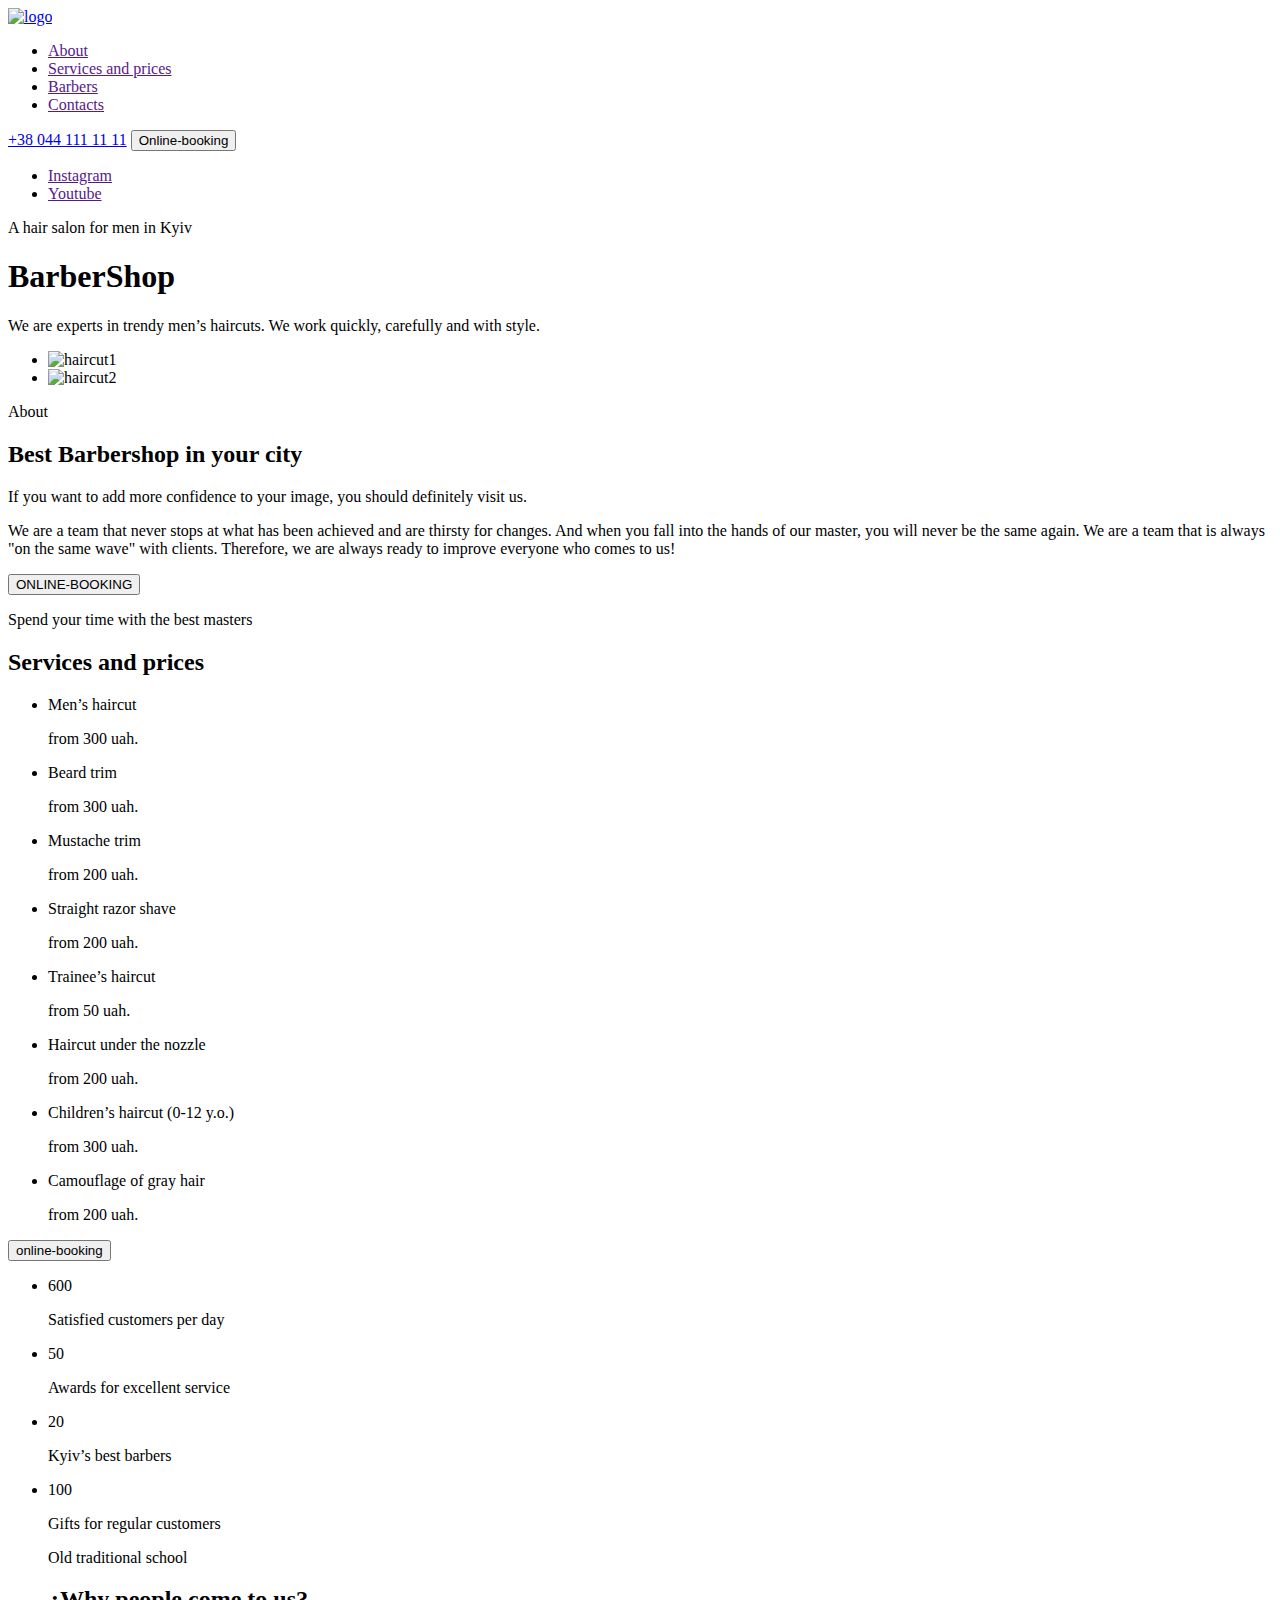
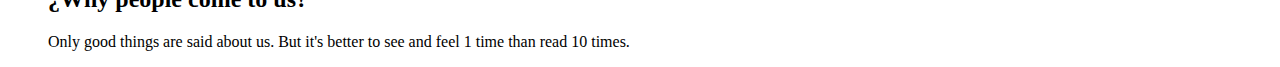
==== index.html @ 43824025 "add section why us" ====
<!DOCTYPE html>
<html lang="en">
  <head>
    <meta charset="UTF-8" />
    <meta http-equiv="X-UA-Compatible" content="IE=edge" />
    <meta name="viewport" content="width=device-width, initial-scale=1.0" />
    <title>Document</title>
  </head>
  <body>
    <header>
      <nav>
        <a href="./index.html"><img src="./images/logo.svg" alt="logo" /></a>
        <ul>
          <li><a href="">About</a></li>
          <li><a href="">Services and prices</a></li>
          <li><a href="">Barbers</a></li>
          <li><a href="">Contacts</a></li>
        </ul>
      </nav>
      <a href="tel:+380441111111">+38 044 111 11 11</a>
      <button type="button">Online-booking</button>
    </header>
    <main>
      <section>
        <ul>
          <li>
            <a href="" target="_blank" rel="noopener nofollow noreferrer"
              >Instagram</a
            >
          </li>
          <li>
            <a href="" target="_blank" rel="noopener nofollow noreferrer"
              >Youtube</a
            >
          </li>
        </ul>
        <p>A hair salon for men in Kyiv</p>
        <h1>BarberShop</h1>
        <p>
          We are experts in trendy men’s haircuts. We work quickly, carefully
          and with style.
        </p>
      </section>
      <section>
        <ul>
          <li>
            <img
              src="./images/about-img-1.jpeg"
              alt="haircut1"
              width="270"
              height="445"
            />
          </li>
          <li>
            <img
              src="./images/about-img-2.jpeg"
              alt="haircut2"
              width="270"
              height="445"
            />
          </li>
        </ul>
        <p>About</p>
        <h2>Best Barbershop in your city</h2>
        <p>
          If you want to add more confidence to your image, you should
          definitely visit us.
        </p>
        <p>
          We are a team that never stops at what has been achieved and are
          thirsty for changes. And when you fall into the hands of our master,
          you will never be the same again. We are a team that is always "on the
          same wave" with clients. Therefore, we are always ready to improve
          everyone who comes to us!
        </p>
        <button type="button">ONLINE-BOOKING</button>
      </section>
      <section>
        <p>Spend your time with the best masters</p>
        <h2>Services and prices</h2>
        <ul>
          <li>
            <p>Men’s haircut</p>
            <p>from 300 uah.</p>
          </li>
          <li>
            <p>Beard trim</p>
            <p>from 300 uah.</p>
          </li>
          <li>
            <p>Mustache trim</p>
            <p>from 200 uah.</p>
          </li>
          <li>
            <p>Straight razor shave</p>
            <p>from 200 uah.</p>
          </li>
        </ul>
        <ul>
          <li>
            <p>Trainee’s haircut</p>
            <p>from 50 uah.</p>
          </li>
          <li>
            <p>Haircut under the nozzle</p>
            <p>from 200 uah.</p>
          </li>
          <li>
            <p>Children’s haircut (0-12 y.o.)</p>
            <p>from 300 uah.</p>
          </li>
          <li>
            <p>Camouflage of gray hair</p>
            <p>from 200 uah.</p>
          </li>
        </ul>
        <button type="button">online-booking</button>
      </section>
      <section>
        <ul>
          <li>
            <span>600</span>
            <p>Satisfied customers per day</p>
          </li>
          <li>
            <span>50</span>
            <p>Awards for excellent service</p>
          </li>
          <li>
            <span>20</span>
            <p>Kyiv’s best barbers</p>
          </li>
          <li>
            <span>100</span>
            <p>Gifts for regular customers</p>
          </li>
          <p>Old traditional school</p>
          <h2>¿Why people come to us?</h2>
          <p>
            Only good things are said about us. But it's better to see and feel
            1 time than read 10 times.
          </p>
        </ul>
      </section>
    </main>
  </body>
</html>
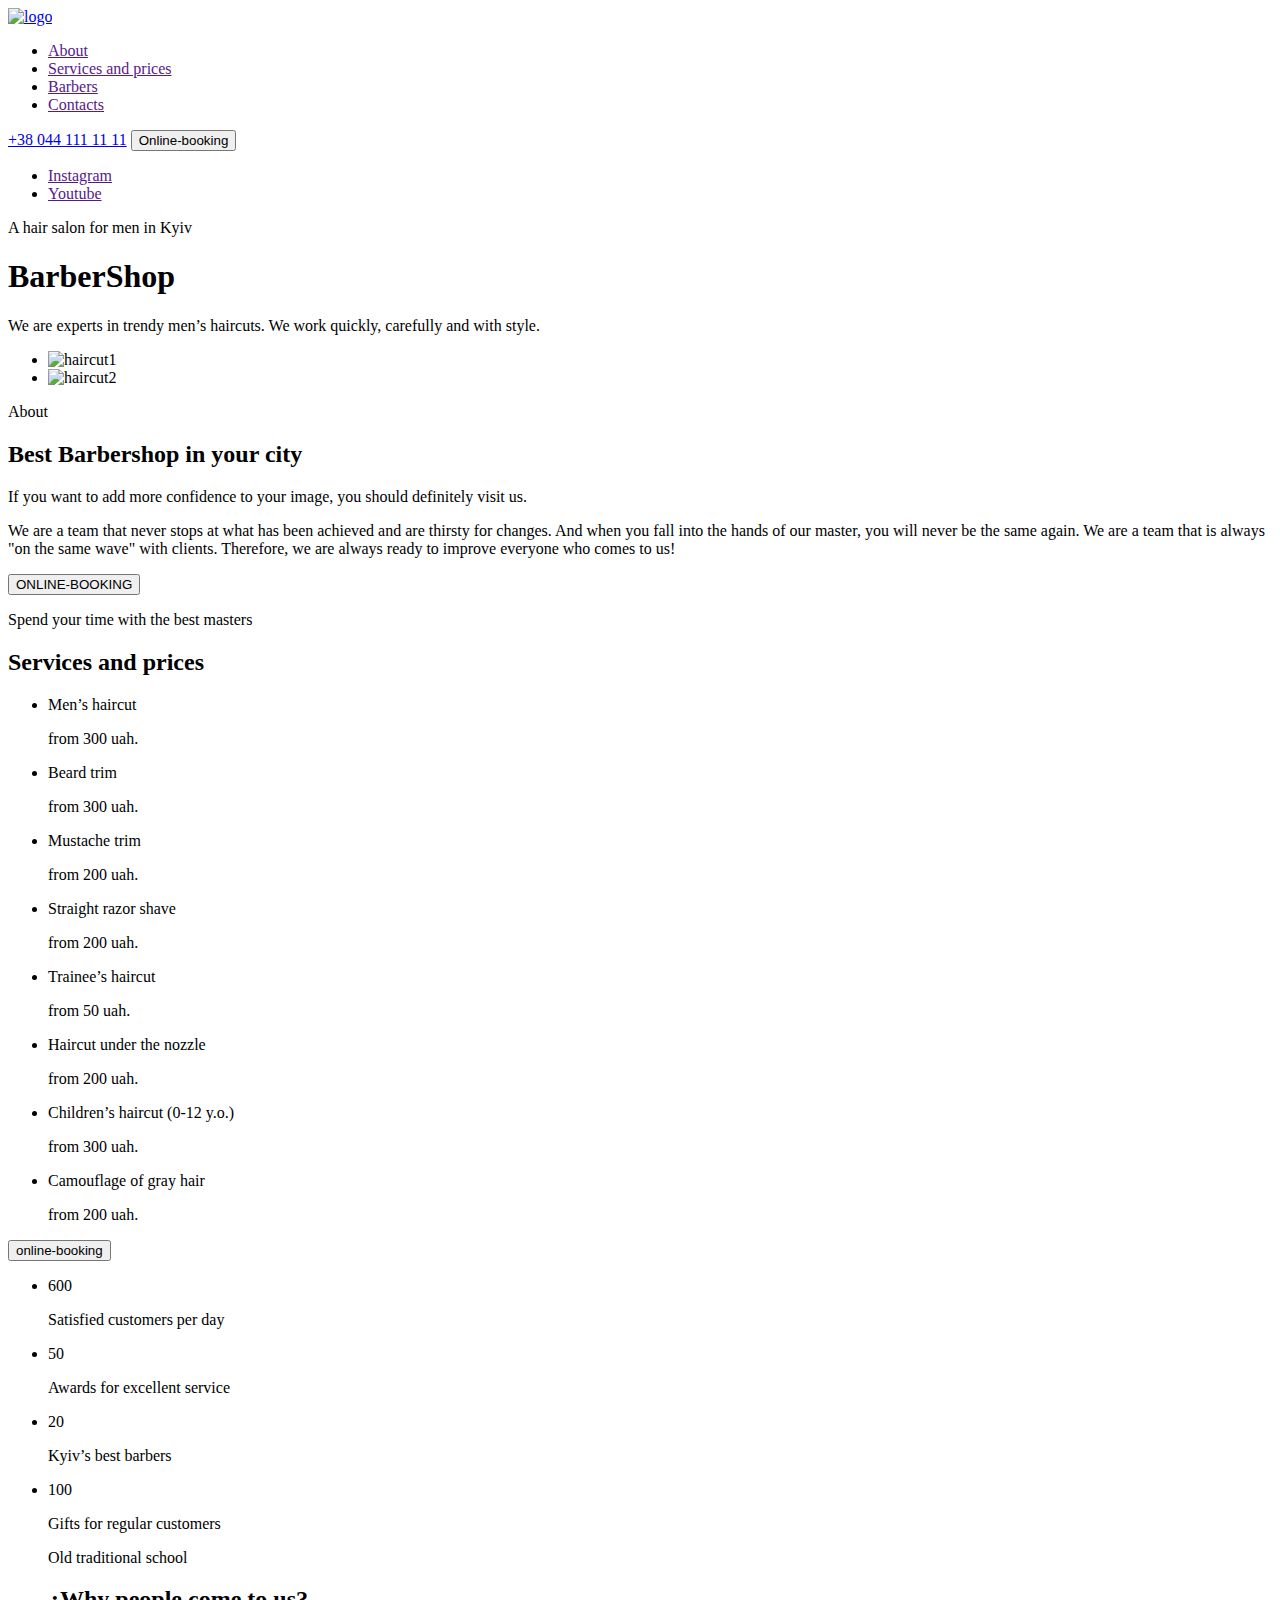
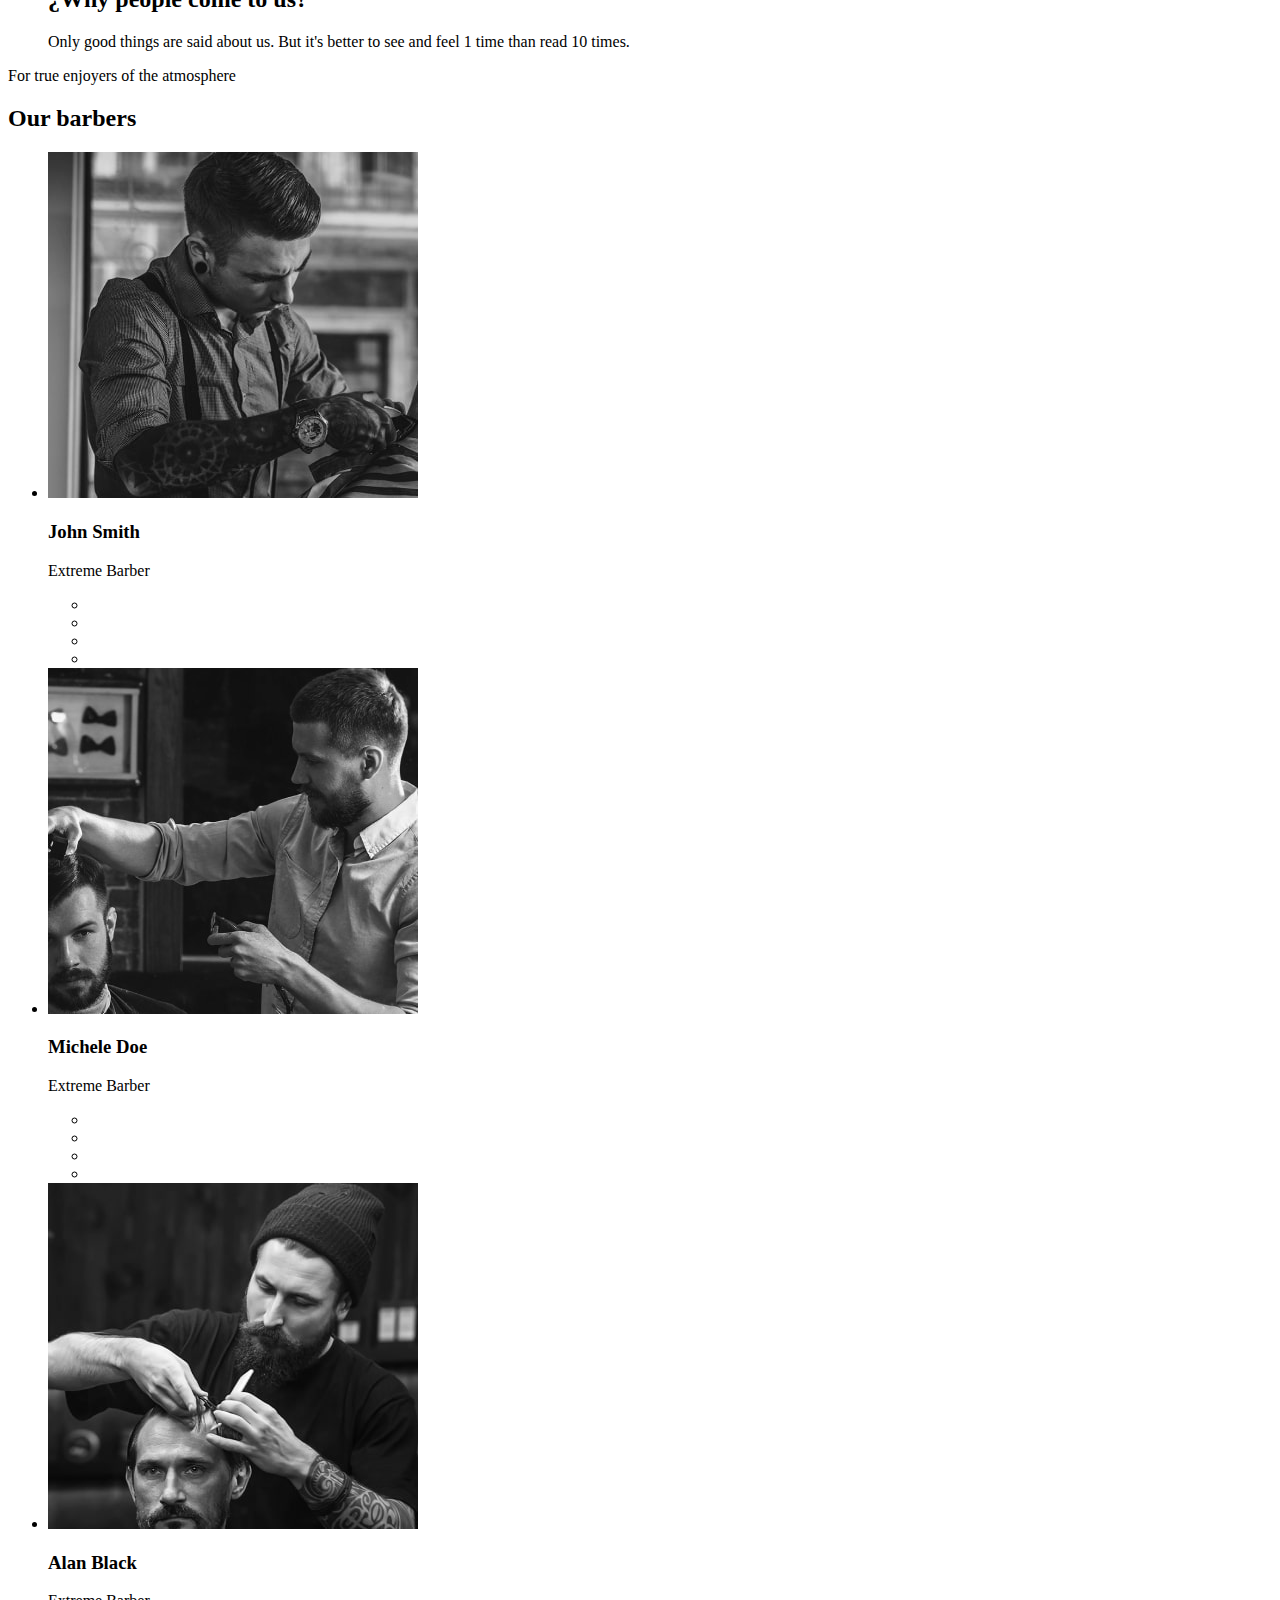
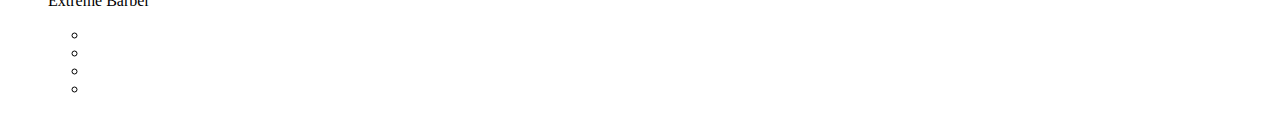
==== commit 2baccc58: "add section our barbers" ====
--- a/index.html
+++ b/index.html
@@ -4,7 +4,7 @@
     <meta charset="UTF-8" />
     <meta http-equiv="X-UA-Compatible" content="IE=edge" />
     <meta name="viewport" content="width=device-width, initial-scale=1.0" />
-    <title>Document</title>
+    <title>&#128293 Barbershop</title>
   </head>
   <body>
     <header>
@@ -142,6 +142,132 @@
           </p>
         </ul>
       </section>
+      <section>
+        <p>For true enjoyers of the atmosphere</p>
+        <h2>Our barbers</h2>
+        <ul>
+          <li>
+            <img
+              src="./images/barbers-img-1.jpeg"
+              alt="barber1"
+              width="370"
+              height="346"
+            />
+            <h3>John Smith</h3>
+            <p>Extreme Barber</p>
+            <ul>
+              <li>
+                <a
+                  href=""
+                  target="_blank"
+                  rel="noreferrer noopener nofollow"
+                ></a>
+              </li>
+              <li>
+                <a
+                  href=""
+                  target="_blank"
+                  rel="noreferrer noopener nofollow"
+                ></a>
+              </li>
+              <li>
+                <a
+                  href=""
+                  target="_blank"
+                  rel="noreferrer noopener nofollow"
+                ></a>
+              </li>
+              <li>
+                <a
+                  href=""
+                  target="_blank"
+                  rel="noreferrer noopener nofollow"
+                ></a>
+              </li>
+            </ul>
+          </li>
+          <li>
+            <img
+              src="./images/barbers-img-2.jpeg"
+              alt="barber2"
+              width="370"
+              height="346"
+            />
+            <h3>Michele Doe</h3>
+            <p>Extreme Barber</p>
+            <ul>
+              <li>
+                <a
+                  href=""
+                  target="_blank"
+                  rel="noreferrer noopener nofollow"
+                ></a>
+              </li>
+              <li>
+                <a
+                  href=""
+                  target="_blank"
+                  rel="noreferrer noopener nofollow"
+                ></a>
+              </li>
+              <li>
+                <a
+                  href=""
+                  target="_blank"
+                  rel="noreferrer noopener nofollow"
+                ></a>
+              </li>
+              <li>
+                <a
+                  href=""
+                  target="_blank"
+                  rel="noreferrer noopener nofollow"
+                ></a>
+              </li>
+            </ul>
+          </li>
+          <li>
+            <img
+              src="./images/barbers-img-3.jpeg"
+              alt="barber3"
+              width="370"
+              height="346"
+            />
+            <h3>Alan Black</h3>
+            <p>Extreme Barber</p>
+            <ul>
+              <li>
+                <a
+                  href=""
+                  target="_blank"
+                  rel="noreferrer noopener nofollow"
+                ></a>
+              </li>
+              <li>
+                <a
+                  href=""
+                  target="_blank"
+                  rel="noreferrer noopener nofollow"
+                ></a>
+              </li>
+              <li>
+                <a
+                  href=""
+                  target="_blank"
+                  rel="noreferrer noopener nofollow"
+                ></a>
+              </li>
+              <li>
+                <a
+                  href=""
+                  target="_blank"
+                  rel="noreferrer noopener nofollow"
+                ></a>
+              </li>
+            </ul>
+          </li>
+        </ul>
+      </section>
     </main>
   </body>
 </html>
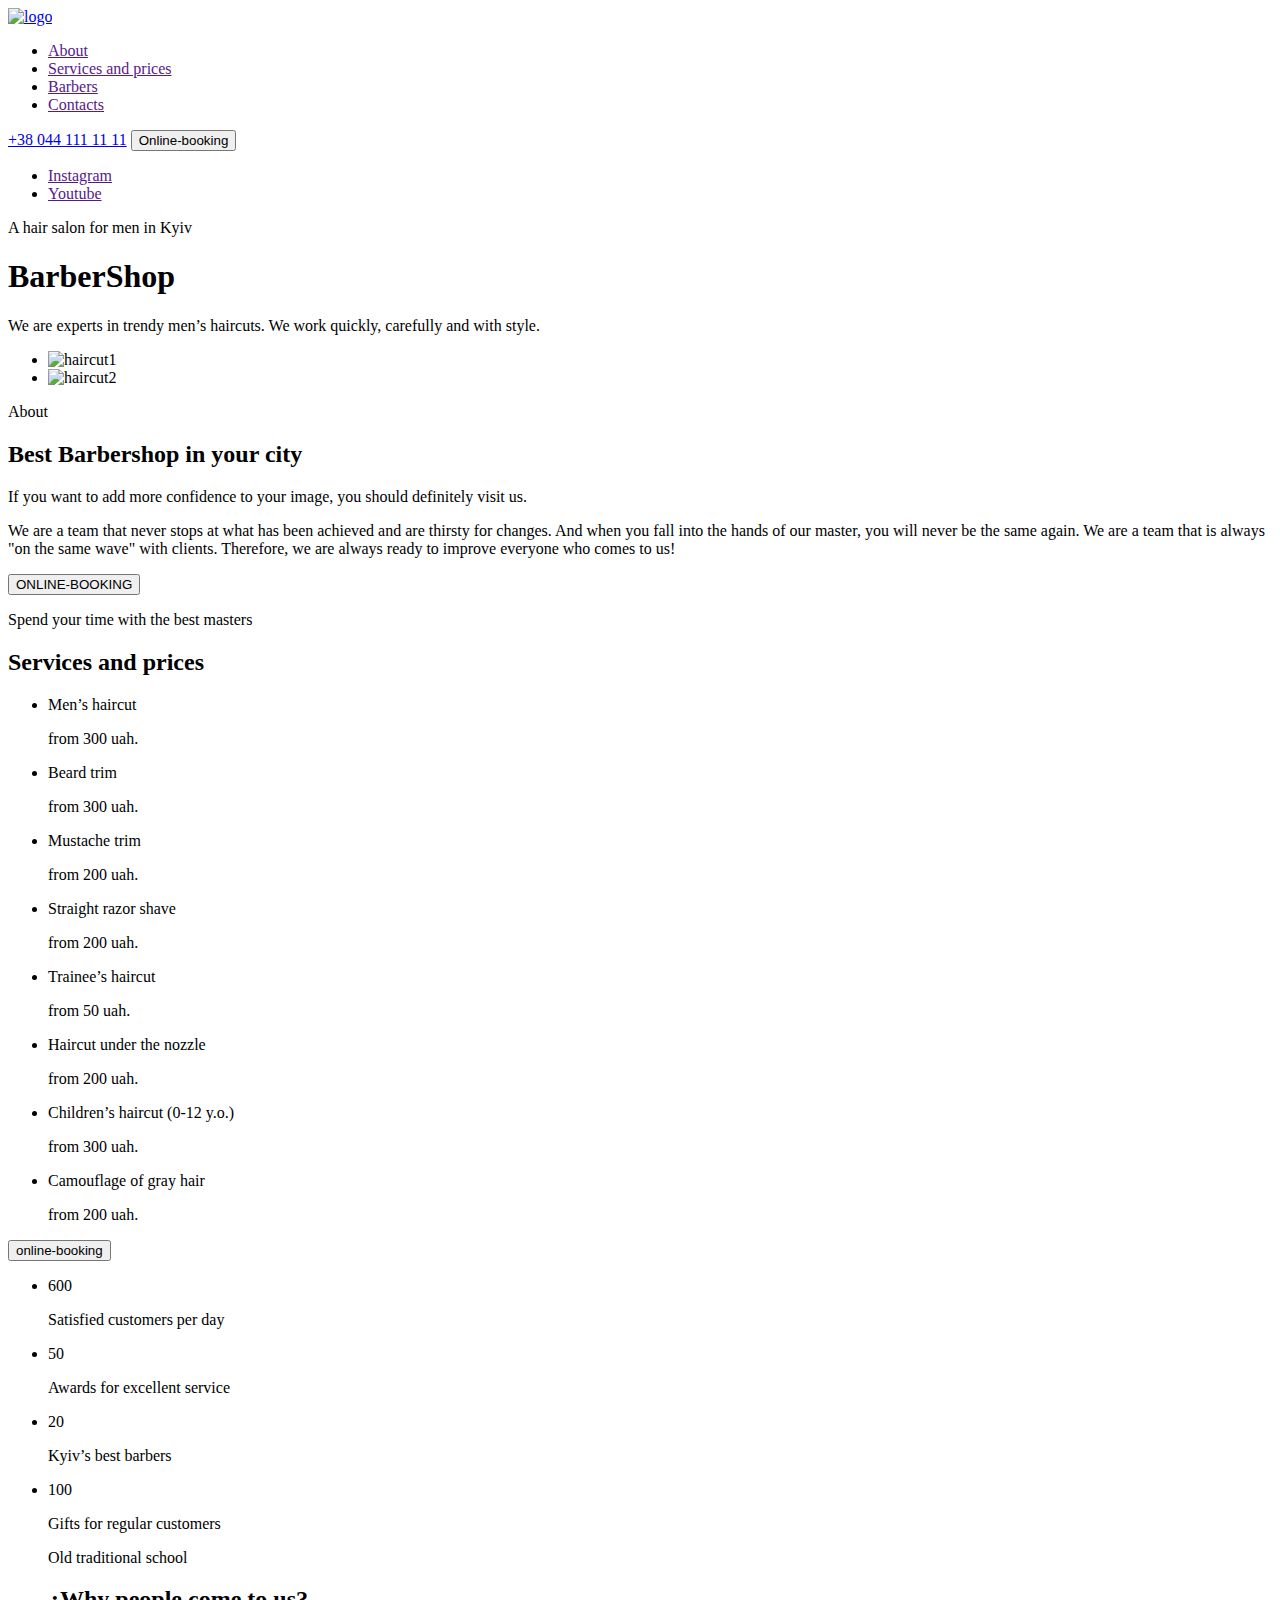
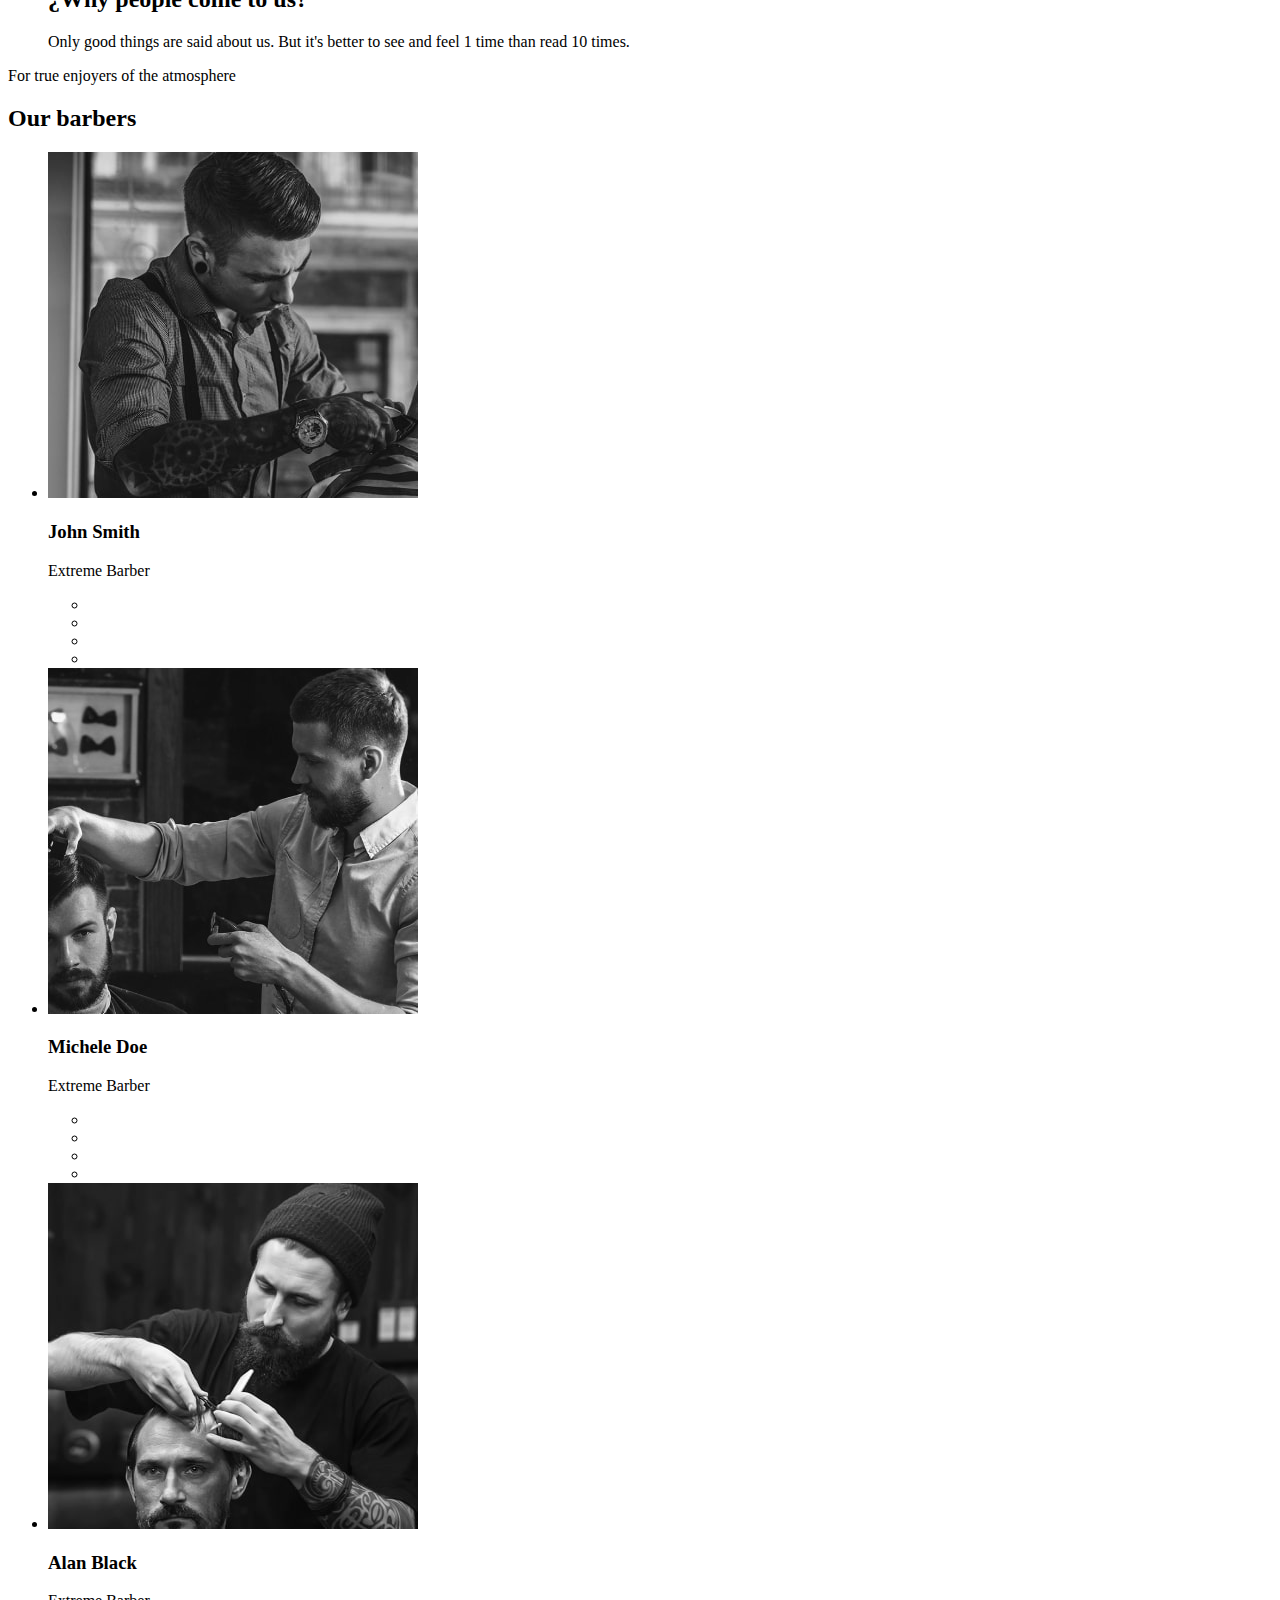
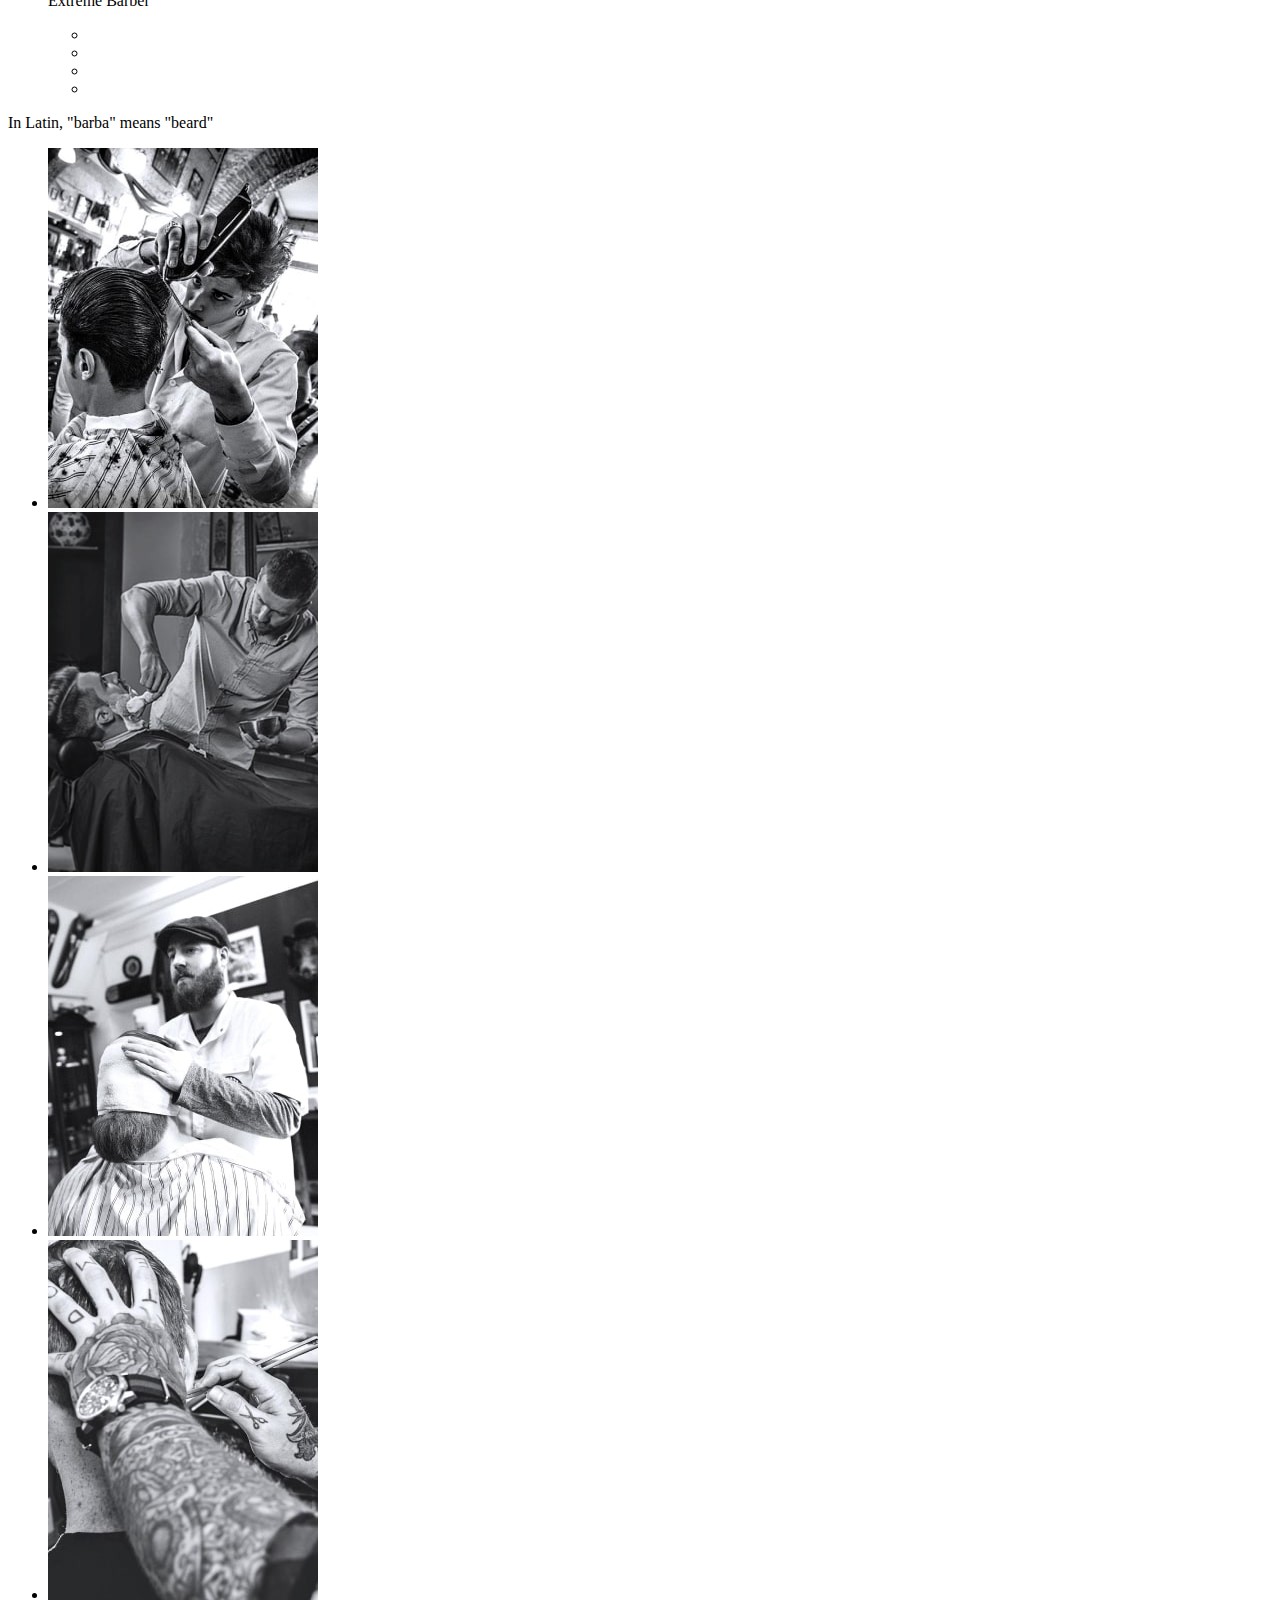
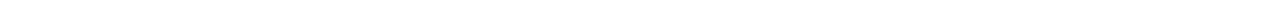
==== commit 2f08ce07: "add section portfolio with hidden h2" ====
--- a/index.html
+++ b/index.html
@@ -268,6 +268,17 @@
           </li>
         </ul>
       </section>
+      <section>
+        <!--hidden h2-->
+        <h2 hidden>Portfolio</h2>
+        <p>In Latin, "barba" means "beard"</p>
+        <ul>
+          <li><img src="./images/gallery-img-1.jpeg" alt="haircut" width="270" height="360"></li>
+          <li><img src="./images/gallery-img-2.jpeg" alt="haircut" width="270" height="360"></li>
+          <li><img src="./images/gallery-img-3.jpeg" alt="haircut" width="270" height="360"></li>
+          <li><img src="./images/gallery-img-4.jpeg" alt="haircut" width="270" height="360"></li>
+        </ul>
+      </section>
     </main>
   </body>
 </html>
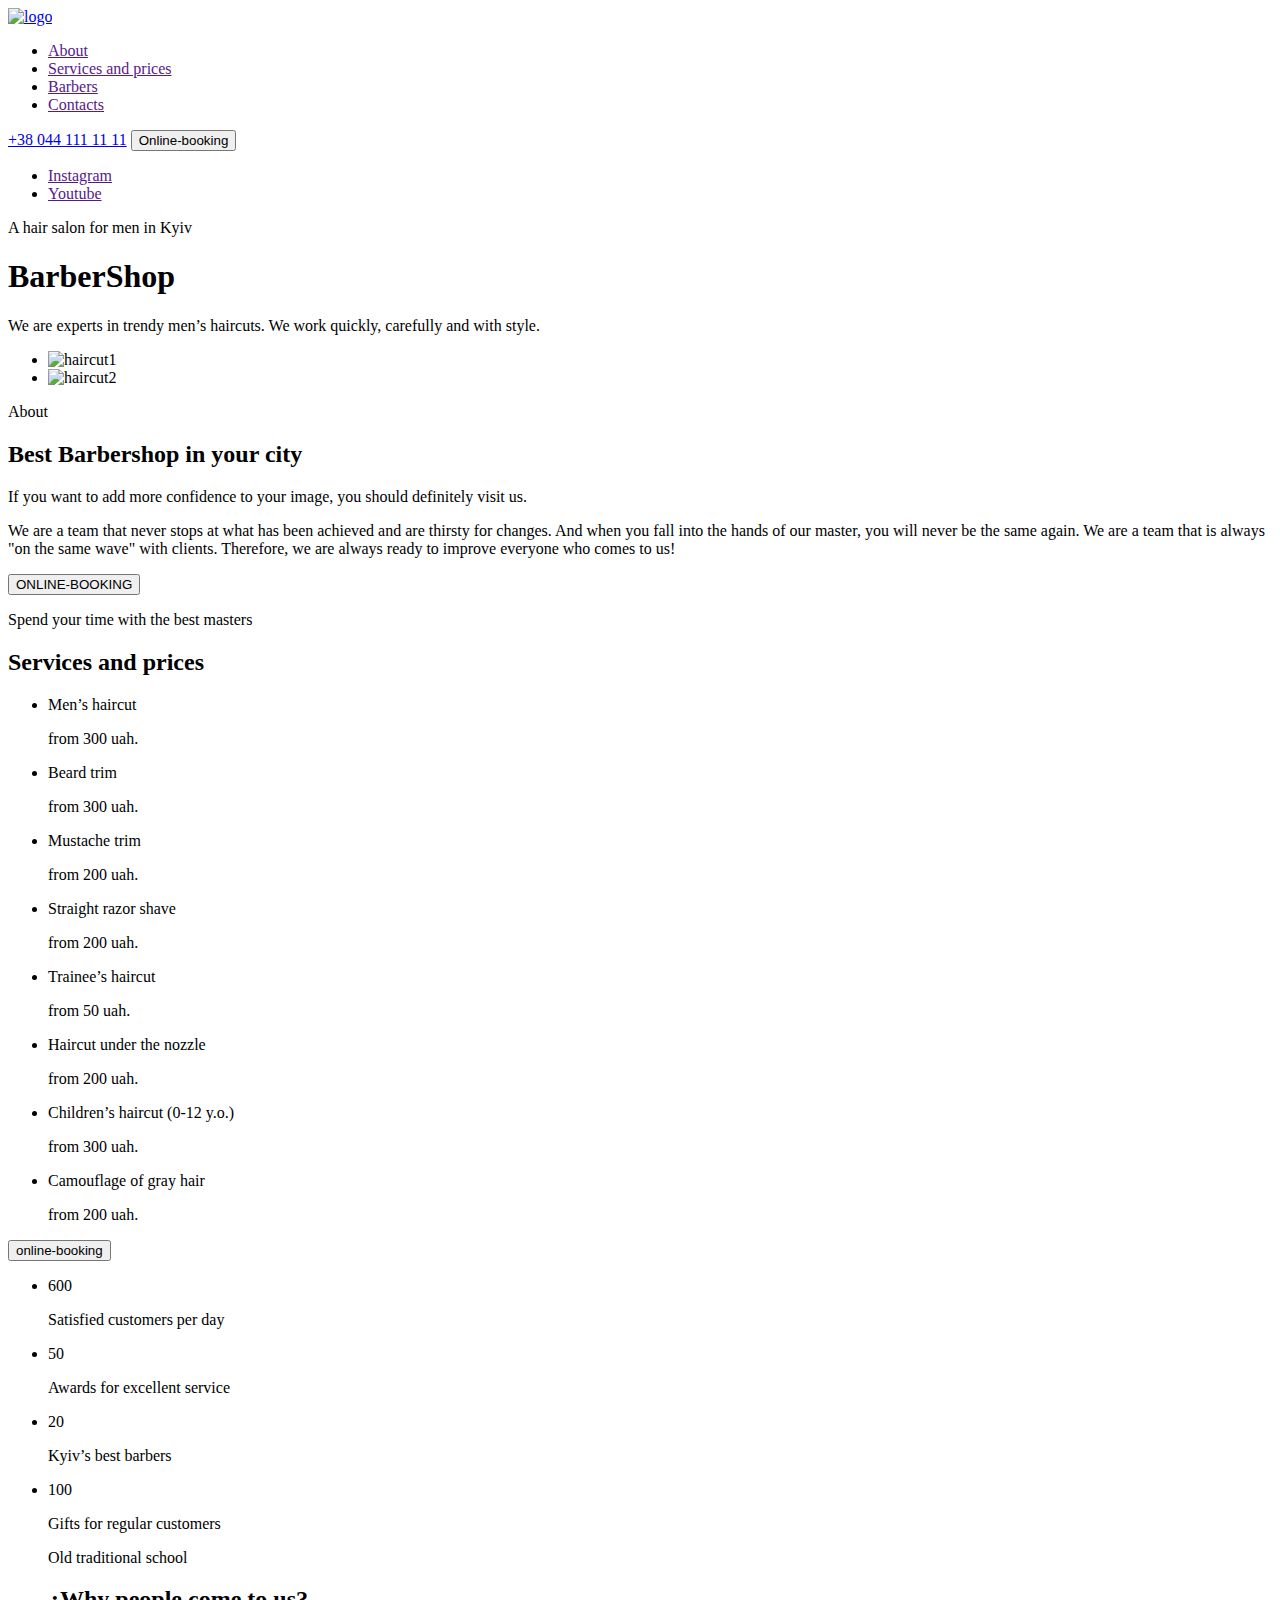
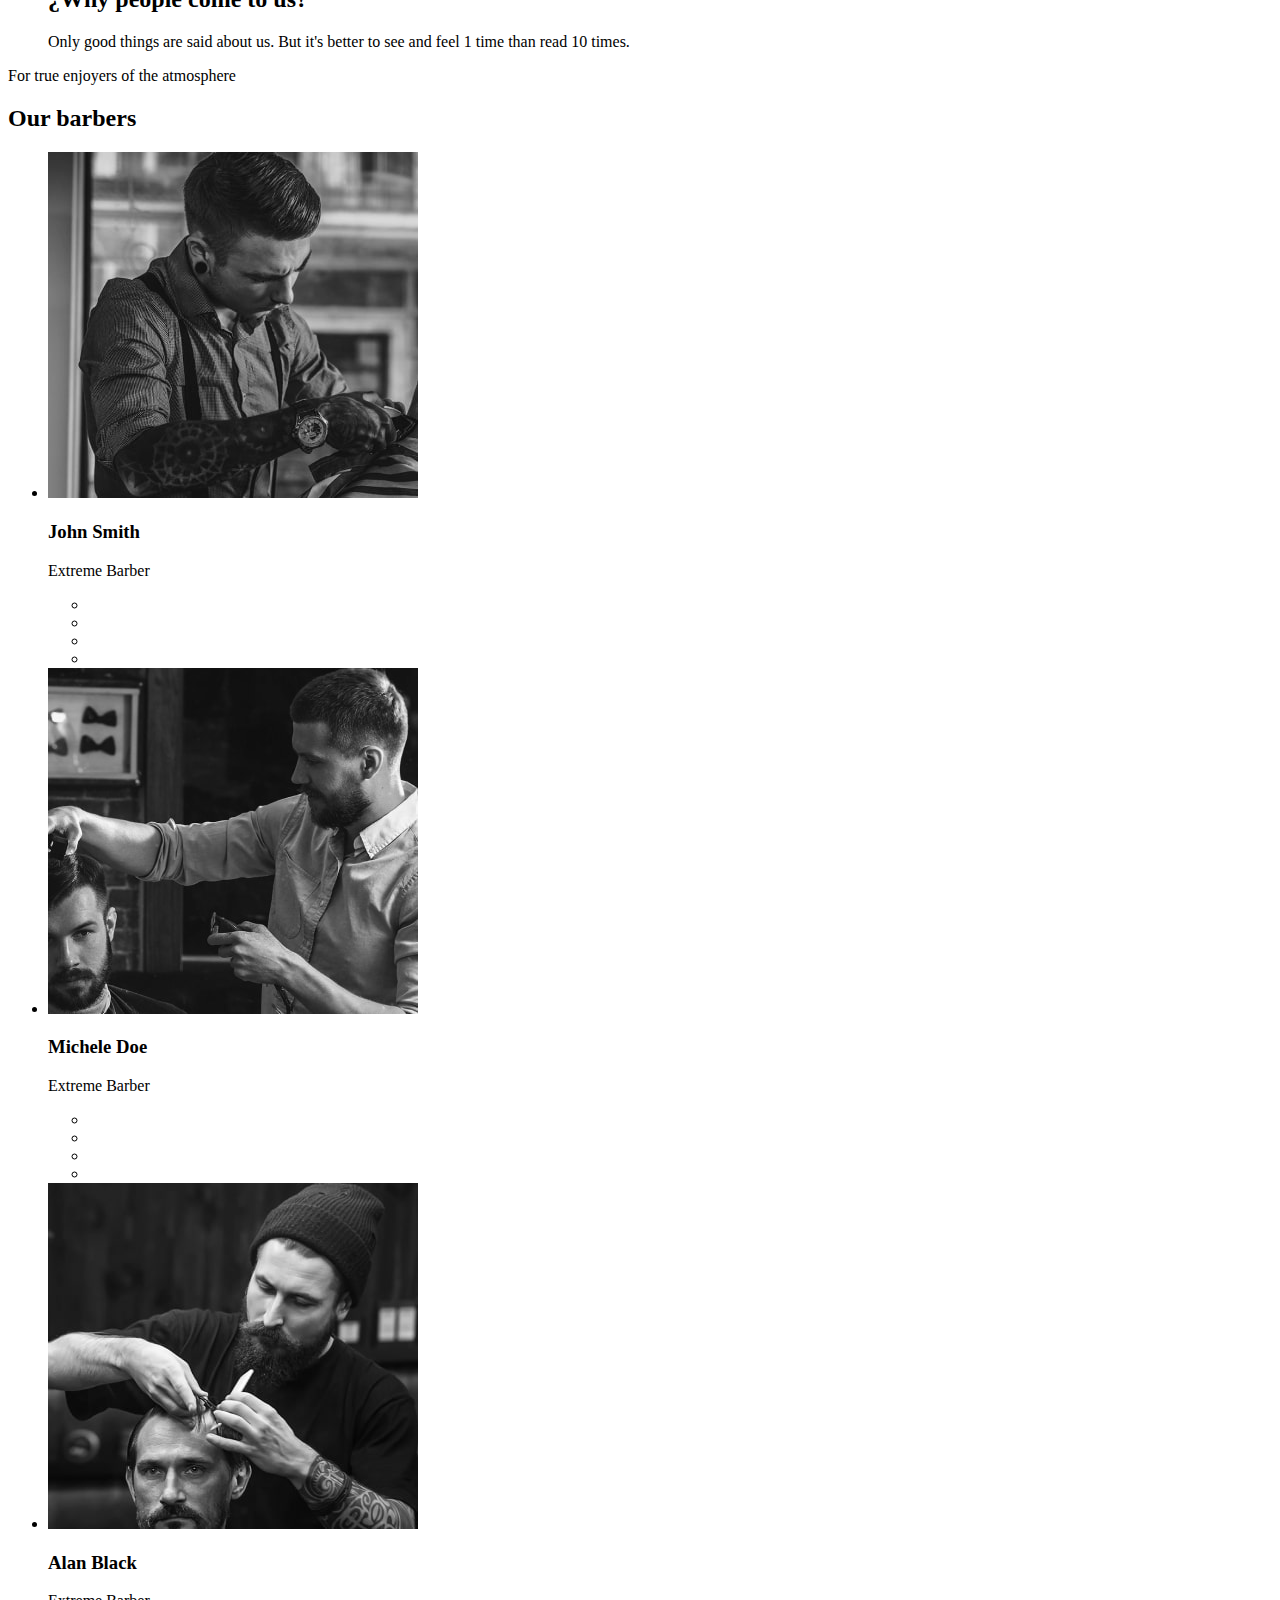
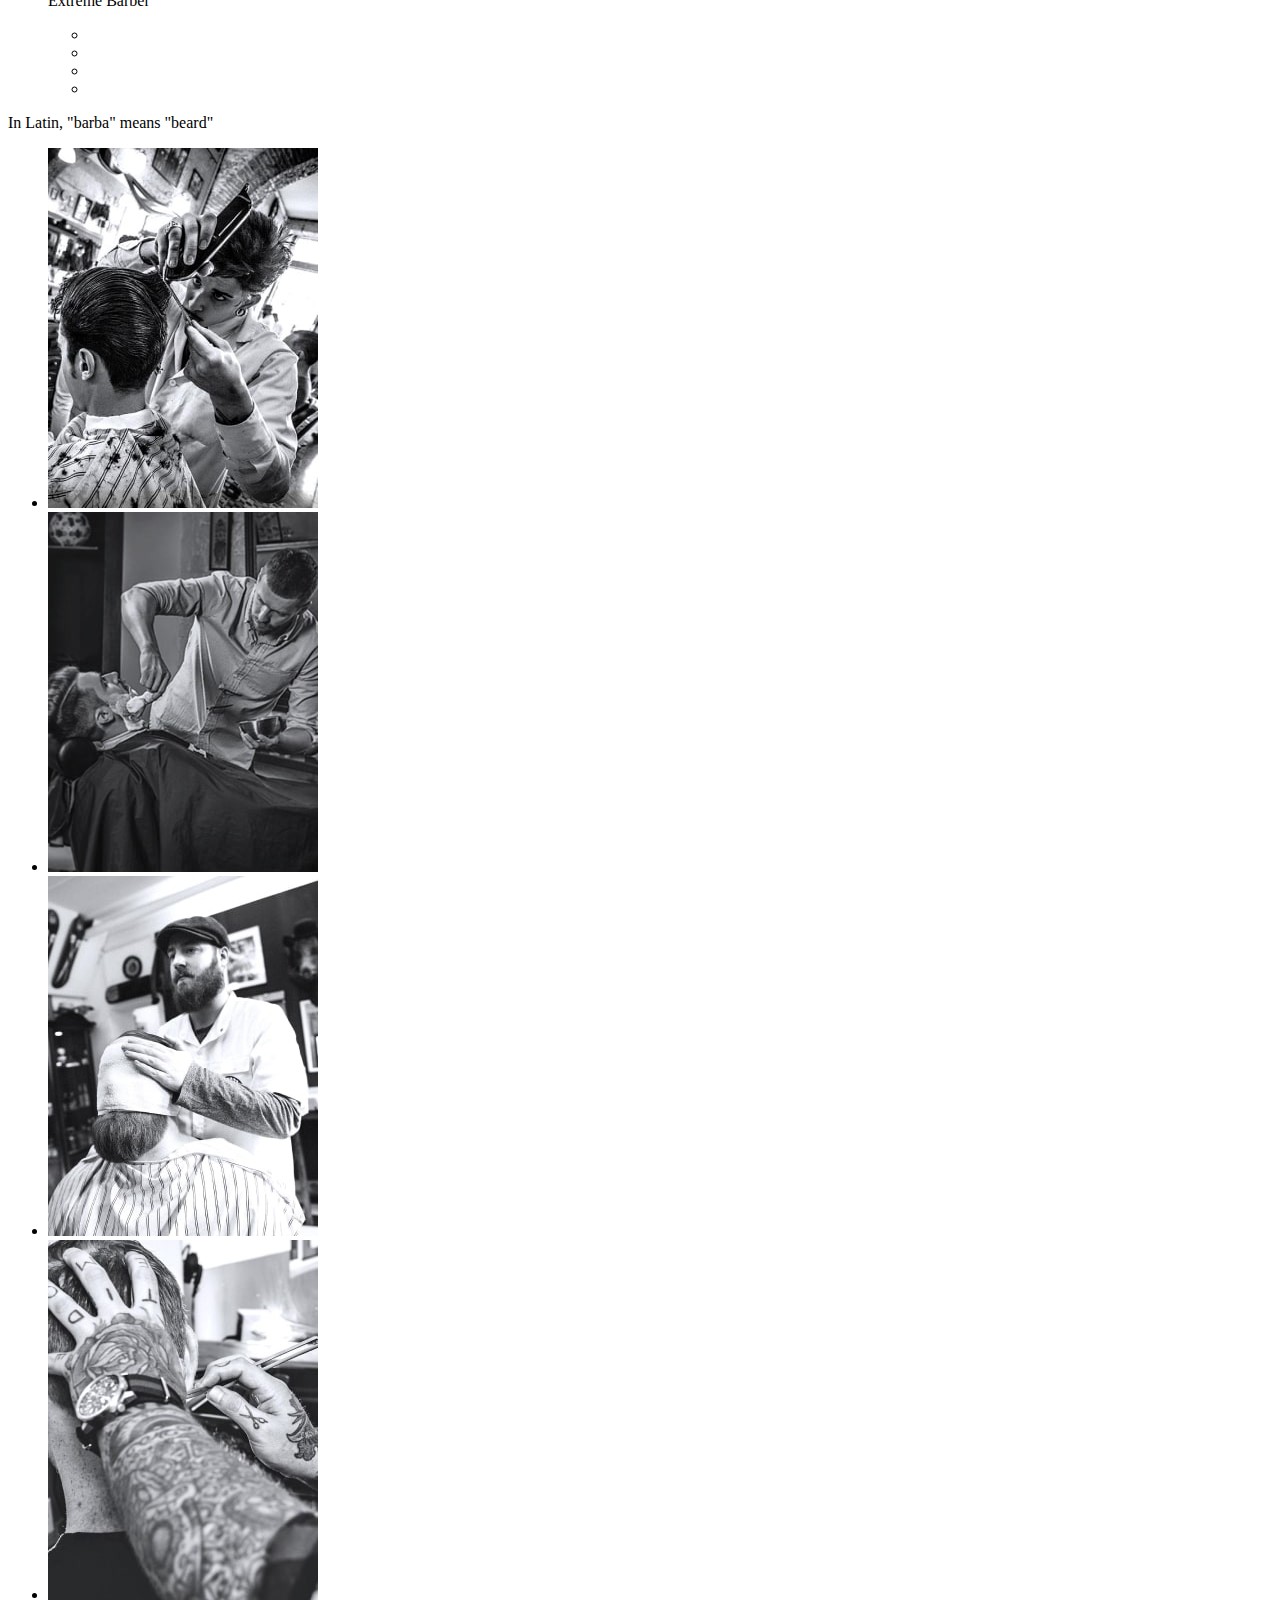
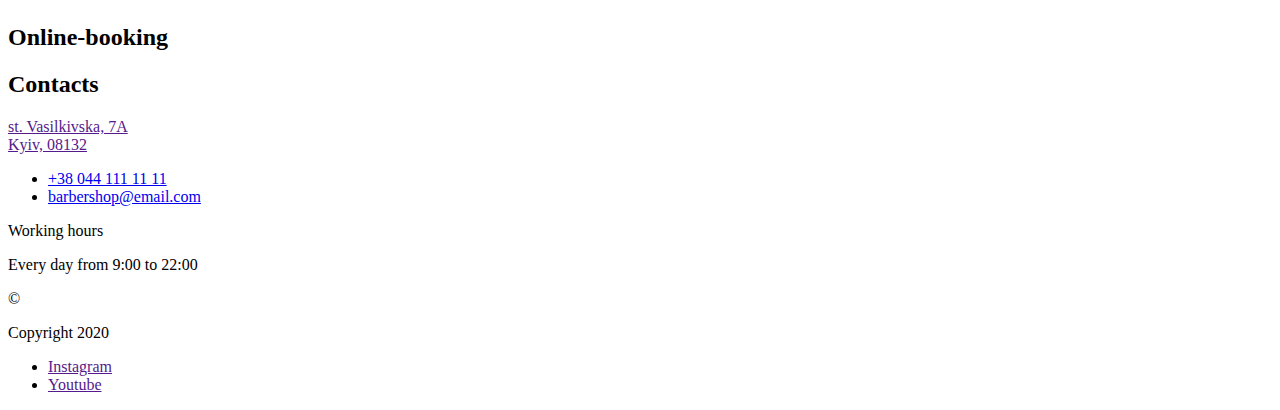
==== commit 1e9beb29: "add sections online-booking, contacts and footer" ====
--- a/index.html
+++ b/index.html
@@ -279,6 +279,32 @@
           <li><img src="./images/gallery-img-4.jpeg" alt="haircut" width="270" height="360"></li>
         </ul>
       </section>
+      <section><h2>Online-booking</h2></section>
+      <section><h2>Contacts</h2>
+      <a href="" target="_blank" rel="noopener nofollow noreferrer">st. Vasilkivska, 7A </br>
+Kyiv, 08132</a>
+<ul>
+  <li><a href="tel:+380441111111">+38 044 111 11 11</a></li>
+  <li><a href="mailto:barbershop@email.com">barbershop@email.com</a></li>
+</ul>
+<p>Working hours</p>
+<p>Every day from 9:00 to 22:00</p>
+</section>
     </main>
+    <footer> <p>&#169</p>
+    <p>Copyright 2020</p>
+    <ul>
+          <li>
+            <a href="" target="_blank" rel="noopener nofollow noreferrer"
+              >Instagram</a
+            >
+          </li>
+          <li>
+            <a href="" target="_blank" rel="noopener nofollow noreferrer"
+              >Youtube</a
+            >
+          </li>
+        </ul>
+    </footer>
   </body>
 </html>
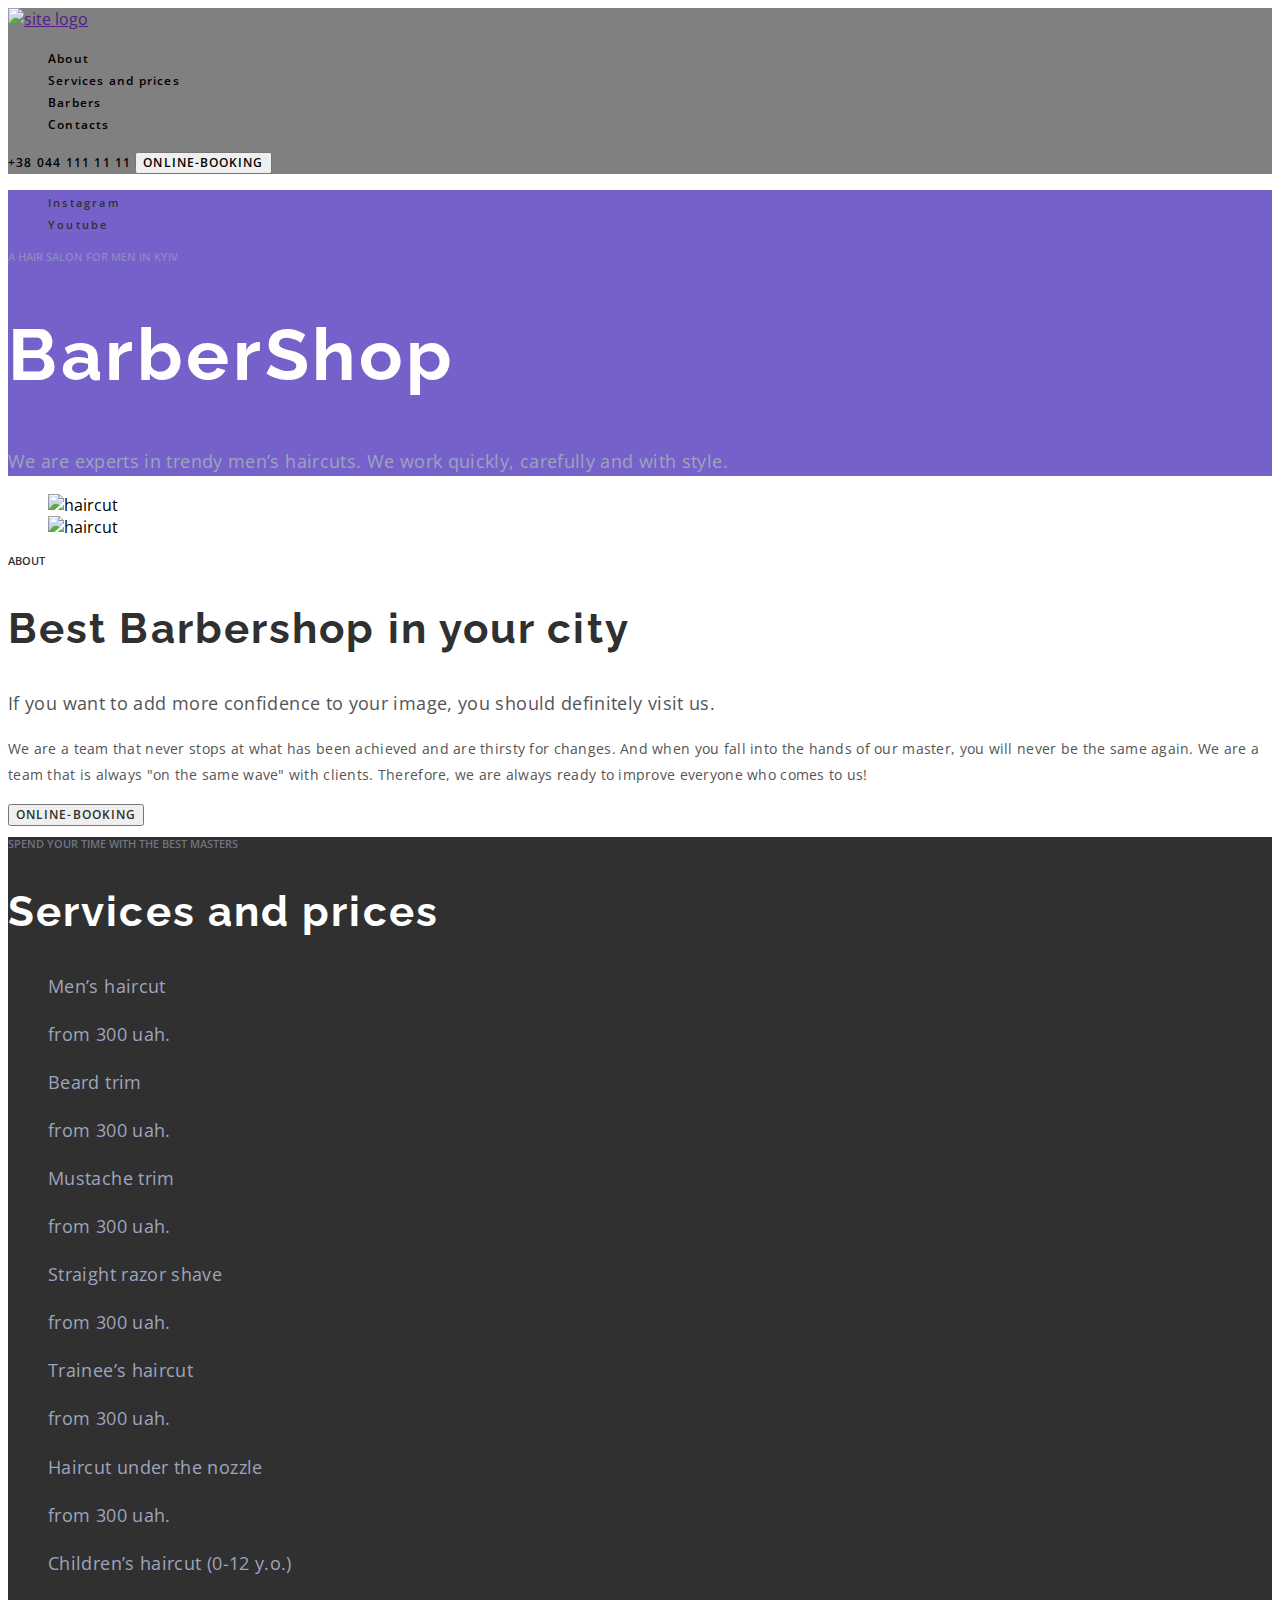
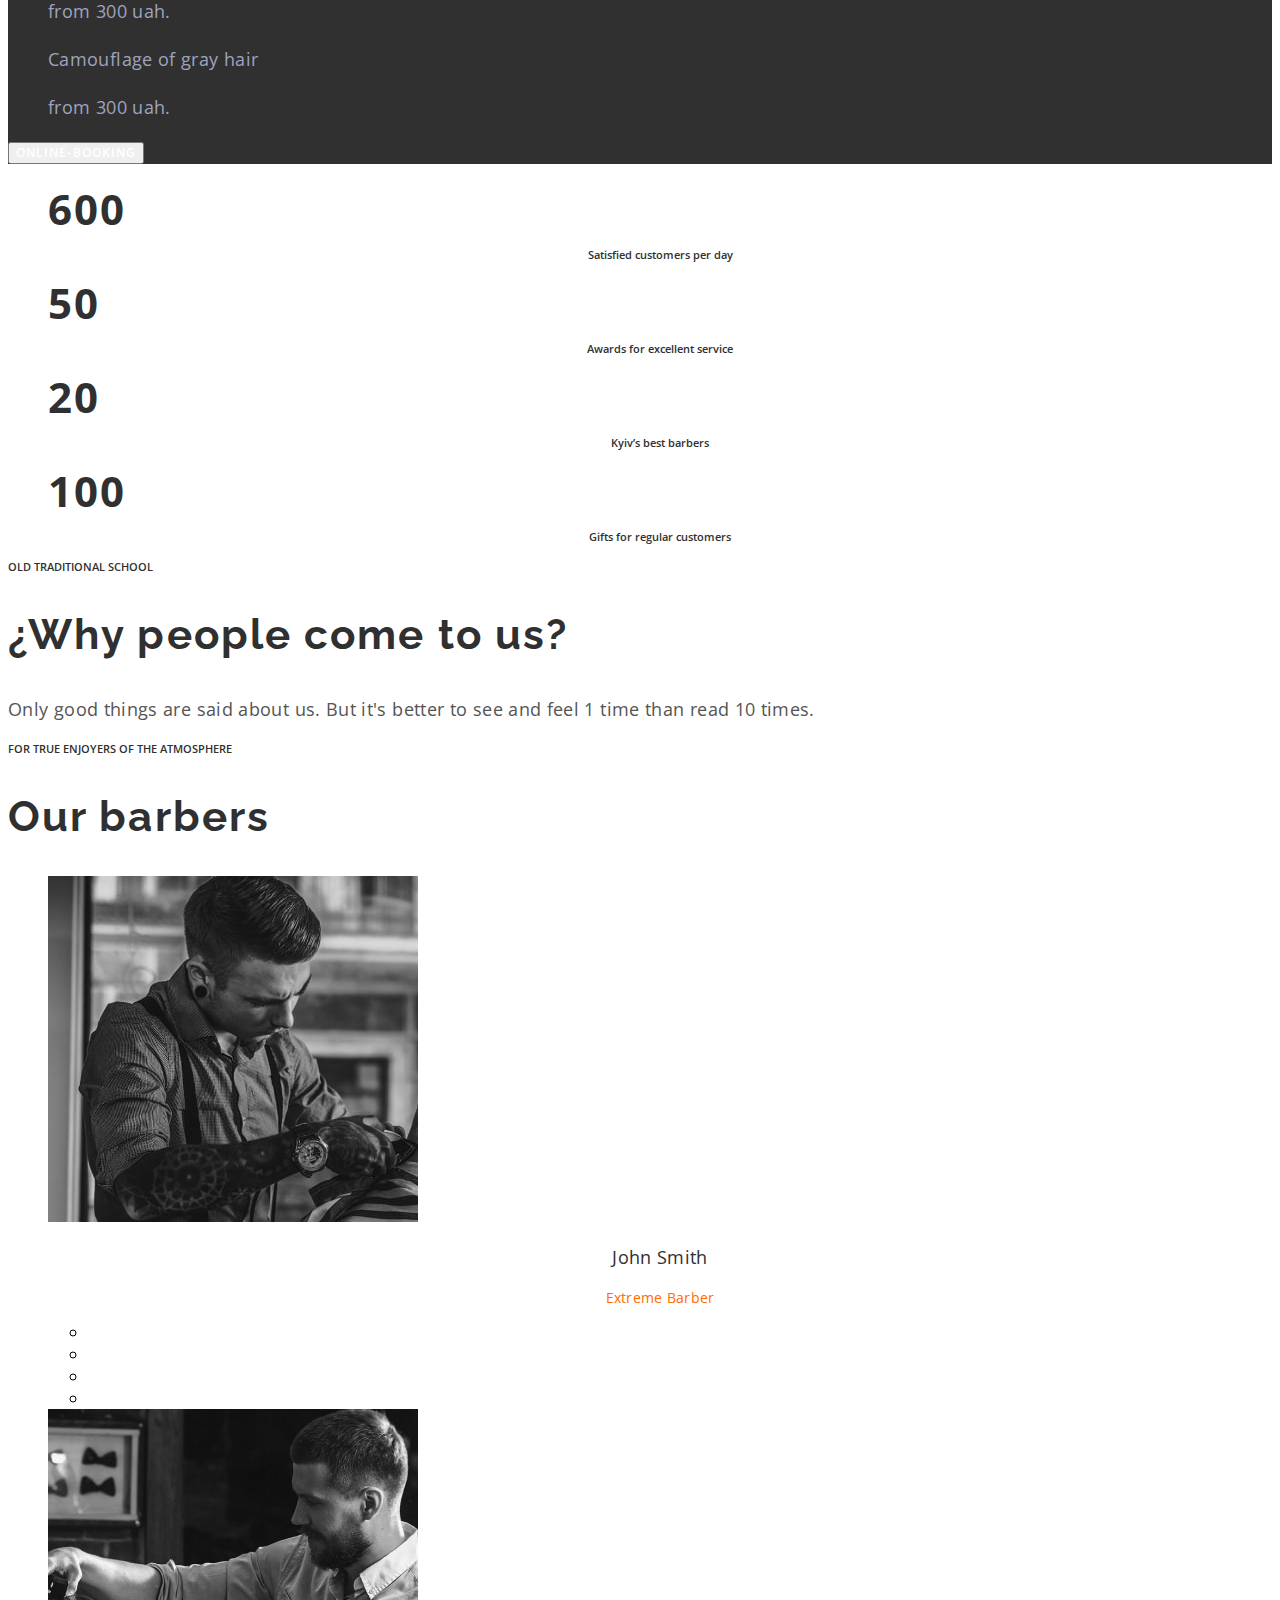
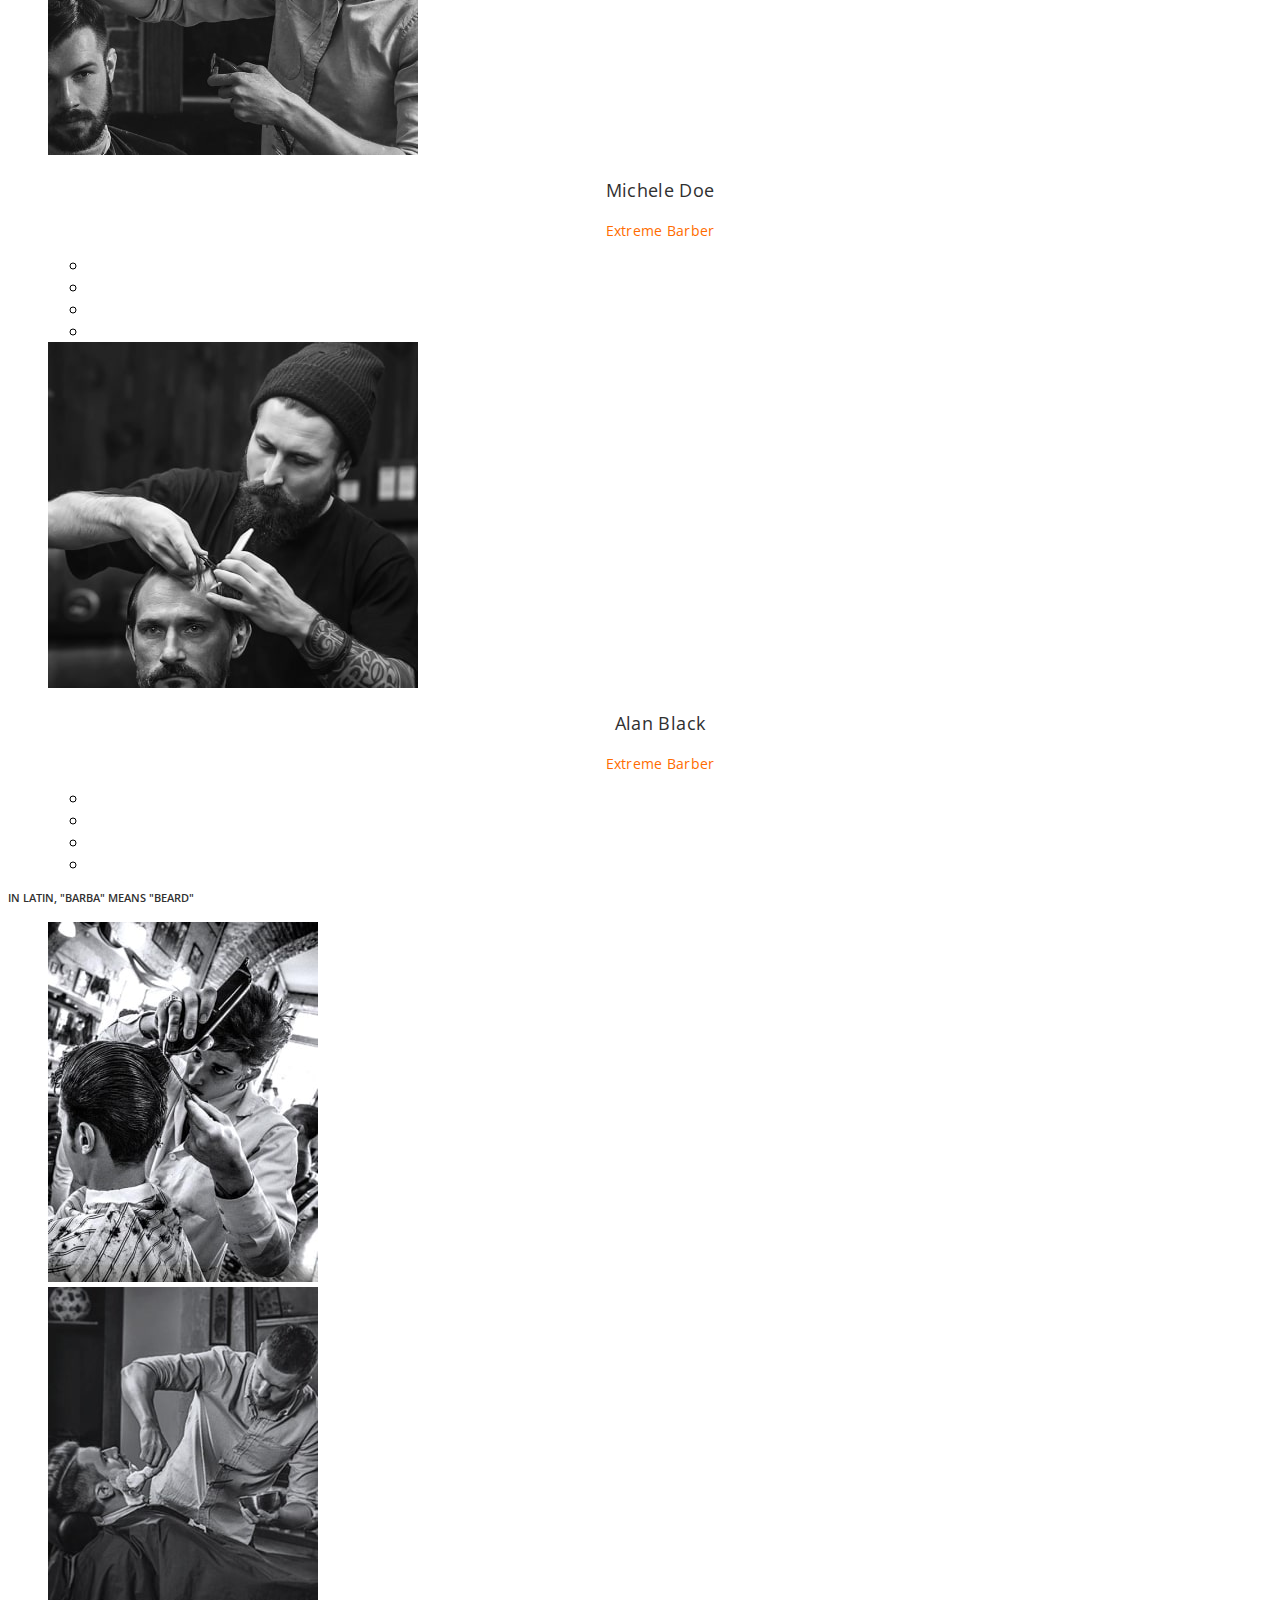
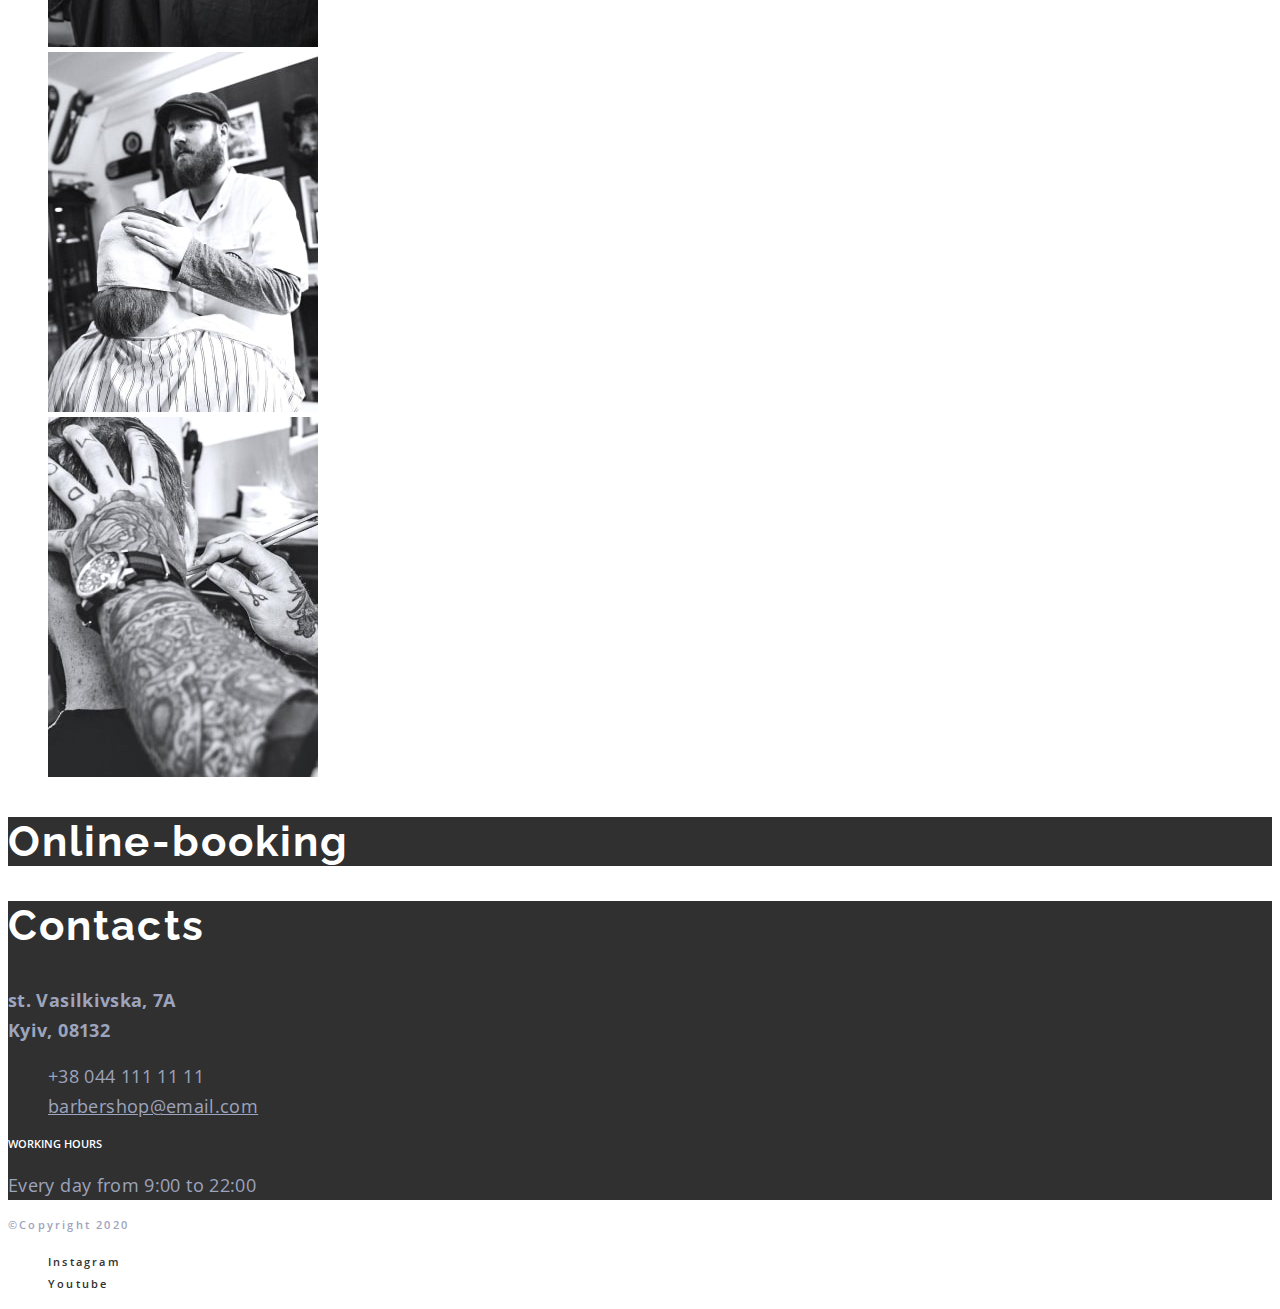
==== commit 558250a2: "mod-2" ====
--- a/index.html
+++ b/index.html
@@ -4,307 +4,348 @@
     <meta charset="UTF-8" />
     <meta http-equiv="X-UA-Compatible" content="IE=edge" />
     <meta name="viewport" content="width=device-width, initial-scale=1.0" />
-    <title>&#128293 Barbershop</title>
+    <title>&#128293;Barbershop</title>
+    <link rel="preconnect" href="https://fonts.googleapis.com" />
+    <link rel="preconnect" href="https://fonts.gstatic.com" crossorigin />
+    <link
+      href="https://fonts.googleapis.com/css2?family=Open+Sans:wght@400;600;700&family=Raleway:wght@700&display=swap"
+      rel="stylesheet"
+    />
+    <link rel="stylesheet" href="./css/style.css" />
   </head>
   <body>
-    <header>
+    <header class="header">
       <nav>
-        <a href="./index.html"><img src="./images/logo.svg" alt="logo" /></a>
-        <ul>
-          <li><a href="">About</a></li>
-          <li><a href="">Services and prices</a></li>
-          <li><a href="">Barbers</a></li>
-          <li><a href="">Contacts</a></li>
+        <a class="header-logo" href="">
+          <img src="./images/logo.svg" alt="site logo" />
+        </a>
+        <ul class="header-list list">
+          <li class="header-item">
+            <a class="header-link link" href="./about.html">About</a>
+          </li>
+          <li class="header-item">
+            <a class="header-link link" href="https://www.google.com/"
+              >Services and prices</a
+            >
+          </li>
+          <li class="header-item">
+            <a class="header-link link" href="#barbers">Barbers</a>
+          </li>
+          <li class="header-item">
+            <a class="header-link link" href="https://www.google.com/"
+              >Contacts</a
+            >
+          </li>
         </ul>
       </nav>
-      <a href="tel:+380441111111">+38 044 111 11 11</a>
-      <button type="button">Online-booking</button>
+      <a class="header-tel link" href="tel:+380441111111">+38 044 111 11 11</a>
+      <button class="header-btn btn" type="button">Online-booking</button>
     </header>
     <main>
-      <section>
-        <ul>
-          <li>
-            <a href="" target="_blank" rel="noopener nofollow noreferrer"
+      <section class="hero">
+        <ul class="hero-list list">
+          <li class="hero-item">
+            <a
+              class="hero-link link"
+              href=""
+              target="_blank"
+              rel="noopener noreferrer nofollow"
               >Instagram</a
             >
           </li>
-          <li>
-            <a href="" target="_blank" rel="noopener nofollow noreferrer"
+          <li class="hero-item">
+            <a
+              class="hero-link link"
+              href=""
+              target="_blank"
+              rel="noopener noreferrer nofollow"
               >Youtube</a
             >
           </li>
         </ul>
-        <p>A hair salon for men in Kyiv</p>
-        <h1>BarberShop</h1>
-        <p>
+        <p class="hero-top-text top-text">A hair salon for men in Kyiv</p>
+        <h1 class="hero-title">BarberShop</h1>
+        <p class="hero-bottom-text">
           We are experts in trendy men’s haircuts. We work quickly, carefully
           and with style.
         </p>
       </section>
-      <section>
-        <ul>
-          <li>
+      <section class="about">
+        <ul class="about-list list">
+          <li class="about-item">
             <img
               src="./images/about-img-1.jpeg"
-              alt="haircut1"
+              alt="haircut"
               width="270"
               height="445"
-            />
-          </li>
-          <li>
+              class="about-image"
+            />
+          </li>
+          <li class="about-item">
             <img
               src="./images/about-img-2.jpeg"
-              alt="haircut2"
+              alt="haircut"
               width="270"
               height="445"
-            />
-          </li>
-        </ul>
-        <p>About</p>
-        <h2>Best Barbershop in your city</h2>
-        <p>
+              class="about-image"
+            />
+          </li>
+        </ul>
+        <p class="about-top-text top-text">About</p>
+        <h2 class="about-title section-title">Best Barbershop in your city</h2>
+        <p class="about-bottom-text">
           If you want to add more confidence to your image, you should
           definitely visit us.
         </p>
-        <p>
+        <p class="about-text">
           We are a team that never stops at what has been achieved and are
           thirsty for changes. And when you fall into the hands of our master,
           you will never be the same again. We are a team that is always "on the
           same wave" with clients. Therefore, we are always ready to improve
           everyone who comes to us!
         </p>
-        <button type="button">ONLINE-BOOKING</button>
-      </section>
-      <section>
-        <p>Spend your time with the best masters</p>
-        <h2>Services and prices</h2>
-        <ul>
-          <li>
-            <p>Men’s haircut</p>
-            <p>from 300 uah.</p>
-          </li>
-          <li>
-            <p>Beard trim</p>
-            <p>from 300 uah.</p>
-          </li>
-          <li>
-            <p>Mustache trim</p>
-            <p>from 200 uah.</p>
-          </li>
-          <li>
-            <p>Straight razor shave</p>
-            <p>from 200 uah.</p>
-          </li>
-        </ul>
-        <ul>
-          <li>
-            <p>Trainee’s haircut</p>
-            <p>from 50 uah.</p>
-          </li>
-          <li>
-            <p>Haircut under the nozzle</p>
-            <p>from 200 uah.</p>
-          </li>
-          <li>
-            <p>Children’s haircut (0-12 y.o.)</p>
-            <p>from 300 uah.</p>
-          </li>
-          <li>
-            <p>Camouflage of gray hair</p>
-            <p>from 200 uah.</p>
-          </li>
-        </ul>
-        <button type="button">online-booking</button>
-      </section>
-      <section>
-        <ul>
-          <li>
+        <button type="button" class="about-btn btn">Online-booking</button>
+      </section>
+      <section class="prices">
+        <p class="prices-top-text top-text">
+          Spend your time with the best masters
+        </p>
+        <h2 class="prices-title section-title">Services and prices</h2>
+        <ul class="prices-list list">
+          <li class="prices-item">
+            <p class="prices-item-text">Men’s haircut</p>
+            <p class="prices-item-text">from 300 uah.</p>
+          </li>
+          <li class="prices-item">
+            <p class="prices-item-text">Beard trim</p>
+            <p class="prices-item-text">from 300 uah.</p>
+          </li>
+          <li class="prices-item">
+            <p class="prices-item-text">Mustache trim</p>
+            <p class="prices-item-text">from 300 uah.</p>
+          </li>
+          <li class="prices-item">
+            <p class="prices-item-text">Straight razor shave</p>
+            <p class="prices-item-text">from 300 uah.</p>
+          </li>
+        </ul>
+        <ul class="prices-list list">
+          <li class="prices-item">
+            <p class="prices-item-text">Trainee’s haircut</p>
+            <p class="prices-item-text">from 300 uah.</p>
+          </li>
+          <li class="prices-item">
+            <p class="prices-item-text">Haircut under the nozzle</p>
+            <p class="prices-item-text">from 300 uah.</p>
+          </li>
+          <li class="prices-item">
+            <p class="prices-item-text">Children’s haircut (0-12 y.o.)</p>
+            <p class="prices-item-text">from 300 uah.</p>
+          </li>
+          <li class="prices-item">
+            <p class="prices-item-text">Camouflage of gray hair</p>
+            <p class="prices-item-text">from 300 uah.</p>
+          </li>
+        </ul>
+        <button class="prices-btn btn" type="button">Online-booking</button>
+      </section>
+      <section class="benefits">
+        <ul class="benefits-list list">
+          <li class="benefits-item">
             <span>600</span>
-            <p>Satisfied customers per day</p>
-          </li>
-          <li>
+            <p class="benefits-item-text">Satisfied customers per day</p>
+          </li>
+          <li class="benefits-item">
             <span>50</span>
-            <p>Awards for excellent service</p>
-          </li>
-          <li>
+            <p class="benefits-item-text">Awards for excellent service</p>
+          </li>
+          <li class="benefits-item">
             <span>20</span>
-            <p>Kyiv’s best barbers</p>
-          </li>
-          <li>
+            <p class="benefits-item-text">Kyiv’s best barbers</p>
+          </li>
+          <li class="benefits-item">
             <span>100</span>
-            <p>Gifts for regular customers</p>
-          </li>
-          <p>Old traditional school</p>
-          <h2>¿Why people come to us?</h2>
-          <p>
-            Only good things are said about us. But it's better to see and feel
-            1 time than read 10 times.
-          </p>
-        </ul>
-      </section>
-      <section>
-        <p>For true enjoyers of the atmosphere</p>
-        <h2>Our barbers</h2>
-        <ul>
-          <li>
+            <p class="benefits-item-text">Gifts for regular customers</p>
+          </li>
+        </ul>
+        <p class="benefits-top-text top-text">Old traditional school</p>
+        <h2 class="benefits-title section-title">¿Why people come to us?</h2>
+        <p class="benefits-bottom-text">
+          Only good things are said about us. But it's better to see and feel 1
+          time than read 10 times.
+        </p>
+      </section>
+      <section class="barbers" id="barbers">
+        <p class="barbers-top-text top-text">
+          For true enjoyers of the atmosphere
+        </p>
+        <h2 class="barbers-title section-title">Our barbers</h2>
+        <ul class="barbers-list list">
+          <li class="barbers-item">
             <img
               src="./images/barbers-img-1.jpeg"
-              alt="barber1"
+              alt="haircut"
               width="370"
               height="346"
             />
-            <h3>John Smith</h3>
-            <p>Extreme Barber</p>
-            <ul>
-              <li>
-                <a
-                  href=""
-                  target="_blank"
-                  rel="noreferrer noopener nofollow"
-                ></a>
-              </li>
-              <li>
-                <a
-                  href=""
-                  target="_blank"
-                  rel="noreferrer noopener nofollow"
-                ></a>
-              </li>
-              <li>
-                <a
-                  href=""
-                  target="_blank"
-                  rel="noreferrer noopener nofollow"
-                ></a>
-              </li>
-              <li>
-                <a
-                  href=""
-                  target="_blank"
-                  rel="noreferrer noopener nofollow"
-                ></a>
+            <h3 class="barbers-item-title">John Smith</h3>
+            <p class="barbers-item-text">Extreme Barber</p>
+            <ul class="barbers-soc-list">
+              <li class="barbers-soc-item">
+                <a class="barbers-soc-link" href=""></a>
+              </li>
+              <li class="barbers-soc-item">
+                <a class="barbers-soc-link" href=""></a>
+              </li>
+              <li class="barbers-soc-item">
+                <a class="barbers-soc-link" href=""></a>
+              </li>
+              <li class="barbers-soc-item">
+                <a class="barbers-soc-link" href=""></a>
               </li>
             </ul>
           </li>
-          <li>
+          <li class="barbers-item">
             <img
               src="./images/barbers-img-2.jpeg"
-              alt="barber2"
+              alt="haircut"
               width="370"
               height="346"
             />
-            <h3>Michele Doe</h3>
-            <p>Extreme Barber</p>
-            <ul>
-              <li>
-                <a
-                  href=""
-                  target="_blank"
-                  rel="noreferrer noopener nofollow"
-                ></a>
-              </li>
-              <li>
-                <a
-                  href=""
-                  target="_blank"
-                  rel="noreferrer noopener nofollow"
-                ></a>
-              </li>
-              <li>
-                <a
-                  href=""
-                  target="_blank"
-                  rel="noreferrer noopener nofollow"
-                ></a>
-              </li>
-              <li>
-                <a
-                  href=""
-                  target="_blank"
-                  rel="noreferrer noopener nofollow"
-                ></a>
+            <h3 class="barbers-item-title">Michele Doe</h3>
+            <p class="barbers-item-text">Extreme Barber</p>
+            <ul class="barbers-soc-list">
+              <li class="barbers-soc-item">
+                <a class="barbers-soc-link" href=""></a>
+              </li>
+              <li class="barbers-soc-item">
+                <a class="barbers-soc-link" href=""></a>
+              </li>
+              <li class="barbers-soc-item">
+                <a class="barbers-soc-link" href=""></a>
+              </li>
+              <li class="barbers-soc-item">
+                <a class="barbers-soc-link" href=""></a>
               </li>
             </ul>
           </li>
-          <li>
+          <li class="barbers-item">
             <img
               src="./images/barbers-img-3.jpeg"
-              alt="barber3"
+              alt="haircut"
               width="370"
               height="346"
             />
-            <h3>Alan Black</h3>
-            <p>Extreme Barber</p>
-            <ul>
-              <li>
-                <a
-                  href=""
-                  target="_blank"
-                  rel="noreferrer noopener nofollow"
-                ></a>
-              </li>
-              <li>
-                <a
-                  href=""
-                  target="_blank"
-                  rel="noreferrer noopener nofollow"
-                ></a>
-              </li>
-              <li>
-                <a
-                  href=""
-                  target="_blank"
-                  rel="noreferrer noopener nofollow"
-                ></a>
-              </li>
-              <li>
-                <a
-                  href=""
-                  target="_blank"
-                  rel="noreferrer noopener nofollow"
-                ></a>
+            <h3 class="barbers-item-title">Alan Black</h3>
+            <p class="barbers-item-text">Extreme Barber</p>
+            <ul class="barbers-soc-list">
+              <li class="barbers-soc-item">
+                <a class="barbers-soc-link" href=""></a>
+              </li>
+              <li class="barbers-soc-item">
+                <a class="barbers-soc-link" href=""></a>
+              </li>
+              <li class="barbers-soc-item">
+                <a class="barbers-soc-link" href=""></a>
+              </li>
+              <li class="barbers-soc-item">
+                <a class="barbers-soc-link" href=""></a>
               </li>
             </ul>
           </li>
         </ul>
       </section>
-      <section>
-        <!--hidden h2-->
-        <h2 hidden>Portfolio</h2>
-        <p>In Latin, "barba" means "beard"</p>
-        <ul>
-          <li><img src="./images/gallery-img-1.jpeg" alt="haircut" width="270" height="360"></li>
-          <li><img src="./images/gallery-img-2.jpeg" alt="haircut" width="270" height="360"></li>
-          <li><img src="./images/gallery-img-3.jpeg" alt="haircut" width="270" height="360"></li>
-          <li><img src="./images/gallery-img-4.jpeg" alt="haircut" width="270" height="360"></li>
-        </ul>
-      </section>
-      <section><h2>Online-booking</h2></section>
-      <section><h2>Contacts</h2>
-      <a href="" target="_blank" rel="noopener nofollow noreferrer">st. Vasilkivska, 7A </br>
-Kyiv, 08132</a>
-<ul>
-  <li><a href="tel:+380441111111">+38 044 111 11 11</a></li>
-  <li><a href="mailto:barbershop@email.com">barbershop@email.com</a></li>
-</ul>
-<p>Working hours</p>
-<p>Every day from 9:00 to 22:00</p>
-</section>
+      <section class="gallery">
+        <p class="gallery-top-text top-text">In Latin, "barba" means "beard"</p>
+        <h2 class="visually-hidden">Gallary</h2>
+        <ul class="gallery-list list">
+          <li class="gallery-item">
+            <img
+              src="./images/gallery-img-1.jpeg"
+              alt="haircut"
+              width="270"
+              height="360"
+            />
+          </li>
+          <li class="gallery-item">
+            <img
+              src="./images/gallery-img-2.jpeg"
+              alt="haircut"
+              width="270"
+              height="360"
+            />
+          </li>
+          <li class="gallery-item">
+            <img
+              src="./images/gallery-img-3.jpeg"
+              alt="haircut"
+              width="270"
+              height="360"
+            />
+          </li>
+          <li class="gallery-item">
+            <img
+              src="./images/gallery-img-4.jpeg"
+              alt="haircut"
+              width="270"
+              height="360"
+            />
+          </li>
+        </ul>
+      </section>
+      <section class="online">
+        <h2 class="online-title section-title">Online-booking</h2>
+      </section>
+      <section class="contacts">
+        <h2 class="contacts-title section-title">Contacts</h2>
+        <address class="contacts-address">
+          <a
+            class="contacts-address-link link"
+            href="https://goo.gl/maps/N3SJhYBWHiCtH9j89"
+            target="_blank"
+            rel="noopener noreferrer nofollow"
+            >st. Vasilkivska, 7A<br />
+            Kyiv, 08132</a
+          >
+          <ul class="contacts-list list">
+            <li class="contacts-item">
+              <a class="contacts-link link" href="tel:+380441111111"
+                >+38 044 111 11 11</a
+              >
+            </li>
+            <li class="contacts-item">
+              <a class="contacts-link" href="mailto:barbershop@email.com"
+                >barbershop@email.com</a
+              >
+            </li>
+          </ul>
+        </address>
+        <p class="contacts-subtitle">Working hours</p>
+        <p class="contacts-schedule">Every day from 9:00 to 22:00</p>
+      </section>
     </main>
-    <footer> <p>&#169</p>
-    <p>Copyright 2020</p>
-    <ul>
-          <li>
-            <a href="" target="_blank" rel="noopener nofollow noreferrer"
-              >Instagram</a
-            >
-          </li>
-          <li>
-            <a href="" target="_blank" rel="noopener nofollow noreferrer"
-              >Youtube</a
-            >
-          </li>
-        </ul>
+    <footer class="footer">
+      <p class="footer-copy">&#169;Copyright 2020</p>
+      <ul class="footer-list list">
+        <li class="footer-item">
+          <a
+            class="footer-link link"
+            href=""
+            target="_blank"
+            rel="noopener noreferrer nofollow"
+            >Instagram</a
+          >
+        </li>
+        <li class="footer-item">
+          <a
+            class="footer-link link"
+            href=""
+            target="_blank"
+            rel="noopener noreferrer nofollow"
+            >Youtube</a
+          >
+        </li>
+      </ul>
     </footer>
   </body>
 </html>
--- a/css/style.css
+++ b/css/style.css
@@ -0,0 +1,341 @@
+/* @font-face {
+  font-family: Andruha-700;
+  src: url(../fonts/OpenSans-Bold.ttf);
+}
+
+@font-face {
+  font-family: Andruha-400;
+  src: url(../fonts/OpenSans-Regular.ttf);
+} */
+
+:root {
+  --main-title-color: #ffffff;
+  --main-btn-color: #ffffff;
+  --second-title-color: #303030;
+  --second-btn-color: #303030;
+  --accent-color: #ff6c00;
+  --typical-lh: 1.36;
+  --main-font: 'Open Sans', sans-serif;
+}
+
+body {
+  font-family: var(--main-font);
+}
+
+.list {
+  list-style: none;
+}
+
+.link {
+  text-decoration: none;
+}
+
+.visually-hidden {
+  position: absolute;
+  white-space: nowrap;
+  width: 1px;
+  height: 1px;
+  overflow: hidden;
+  border: 0;
+  padding: 0;
+  clip: rect(0 0 0 0);
+  clip-path: inset(50%);
+  margin: -1px;
+}
+
+.btn {
+  font-family: inherit;
+  font-weight: 600;
+  font-size: 12px;
+  line-height: 1.33;
+  letter-spacing: 0.09em;
+  text-transform: uppercase;
+  cursor: pointer;
+}
+
+.btn:hover {
+  background-color: var(--accent-color);
+  color: var(--main-btn-color);
+}
+
+.section-title {
+  font-family: 'Raleway', sans-serif;
+  font-weight: 700;
+  font-size: 42px;
+  line-height: 1.17;
+  letter-spacing: 0.05em;
+}
+
+.top-text {
+  font-weight: 600;
+  font-size: 11px;
+  line-height: var(--typical-lh);
+  text-transform: uppercase;
+}
+
+/* -------------------HEAdER------------------ */
+
+.header {
+  background-color: gray;
+}
+
+.header-link,
+.header-tel {
+  font-weight: 600;
+  font-size: 12px;
+  line-height: 1.33;
+  letter-spacing: 0.1em;
+  color: var(--main-color);
+}
+
+/* .header-tel {
+  font-weight: 600;
+  font-size: 12px;
+  line-height: 1.33;
+  letter-spacing: 0.1em;
+  color: var(--main-color)
+} */
+
+.header-link:hover,
+.header-link:focus {
+  color: #ff6c00;
+}
+
+.header-btn {
+  color: var(--main-color);
+}
+
+/* -------------------HERO------------------ */
+
+.hero {
+  background-color: #7661ca;
+}
+
+.hero-link {
+  font-weight: 600;
+  font-size: 11px;
+  line-height: var(--typical-lh);
+  letter-spacing: 0.2em;
+  color: #303030;
+}
+
+.hero-link:hover,
+.hero-link:focus {
+  color: #ff6c00;
+}
+
+.hero-top-text {
+  color: rgba(157, 164, 189, 0.6);
+}
+
+.hero-title {
+  font-family: 'Raleway', sans-serif;
+  font-weight: 700;
+  font-size: 72px;
+  line-height: 1.18;
+  letter-spacing: 0.05em;
+  color: #ffffff;
+}
+
+.hero-bottom-text {
+  font-size: 18px;
+  line-height: 1.67;
+  letter-spacing: 0.02em;
+  color: #9da4bd;
+}
+
+/* -------------------ABOUT------------------ */
+
+.about-top-text {
+  color: #303030;
+}
+.about-title {
+  color: #303030;
+}
+.about-bottom-text {
+  font-size: 18px;
+  line-height: 1.67;
+  letter-spacing: 0.02em;
+  color: #555555;
+}
+.about-text {
+  font-size: 14px;
+  line-height: 1.86;
+  letter-spacing: 0.02em;
+  color: #555555;
+}
+.about-btn {
+  color: #303030;
+}
+
+/* -------------------PRICES------------------ */
+
+.prices {
+  background-color: #303030;
+}
+.prices-top-text {
+  color: rgba(157, 164, 189, 0.6);
+}
+.prices-title {
+  color: #ffffff;
+}
+.prices-list {
+}
+.prices-item {
+}
+.prices-item-text {
+  font-size: 18px;
+  line-height: 1.67;
+  letter-spacing: 0.02em;
+  color: #9da4bd;
+}
+.prices-btn {
+  color: #ffffff;
+}
+
+/* -------------------BENEFITS------------------ */
+
+.benefits-item span {
+  font-weight: 700;
+  font-size: 42px;
+  line-height: calc(57 / 42);
+  text-align: center;
+  letter-spacing: 0.05em;
+  color: #303030;
+}
+
+.benefits-item-text {
+  font-weight: 600;
+  font-size: 11px;
+  line-height: var(--typical-lh);
+  text-align: center;
+  color: #303030;
+}
+
+.benefits-top-text {
+  color: #303030;
+}
+
+.benefits-title {
+  color: var(--second-title-color);
+}
+
+.benefits-bottom-text {
+  font-size: 18px;
+  line-height: 1.67;
+  letter-spacing: 0.02em;
+  color: #555555;
+}
+
+/* -------------------BARBERS------------------ */
+
+.barbers-top-text {
+  color: #303030;
+}
+
+.barbers-title {
+  color: var(--second-title-color);
+}
+.barbers-list {
+}
+
+.barbers-item {
+}
+
+.barbers-item-title {
+  font-weight: 400;
+  font-size: 18px;
+  line-height: calc(25 / 18);
+  text-align: center;
+  letter-spacing: 0.02em;
+  color: #303030;
+}
+
+.barbers-item-text {
+  font-size: 14px;
+  line-height: calc(19 / 14);
+  text-align: center;
+  letter-spacing: 0.02em;
+  color: var(--accent-color);
+}
+
+/* -------------------GALLERY------------------ */
+
+.gallery-top-text {
+  color: #303030;
+}
+
+/* -------------------ONLINE------------------ */
+.online {
+  background-color: #303030;
+}
+
+.online-title {
+  color: var(--main-title-color);
+}
+/* -------------------CONTACTS------------------ */
+
+.contacts {
+  background-color: #303030;
+}
+
+.contacts-title {
+  color: var(--main-title-color);
+}
+
+.contacts-address {
+  font-style: normal;
+}
+
+.contacts-address-link {
+  font-weight: 700;
+  font-size: 18px;
+  line-height: 1.67;
+  letter-spacing: 0.02em;
+  color: #9da4bd;
+}
+
+.contacts-link {
+  font-size: 18px;
+  line-height: 1.67;
+  letter-spacing: 0.02em;
+  color: #9da4bd;
+}
+
+.contacts-subtitle {
+  font-weight: 600;
+  font-size: 11px;
+  line-height: var(--typical-lh);
+  text-transform: uppercase;
+  color: #ffffff;
+}
+
+.contacts-schedule {
+  font-size: 18px;
+  line-height: 1.67;
+  letter-spacing: 0.02em;
+  color: #9da4bd;
+}
+
+/* -------------------FOOTER------------------ */
+
+.footer-copy {
+  font-weight: 600;
+  font-size: 11px;
+  line-height: 1.36;
+  letter-spacing: 0.2em;
+  color: #9da4bd;
+}
+
+.footer-link {
+  font-weight: 600;
+  font-size: 11px;
+  line-height: 1.36;
+  letter-spacing: 0.2em;
+  color: #303030;
+}
+
+.footer-link:hover,
+.footer-link:focus {
+  color: #ff6c00;
+}
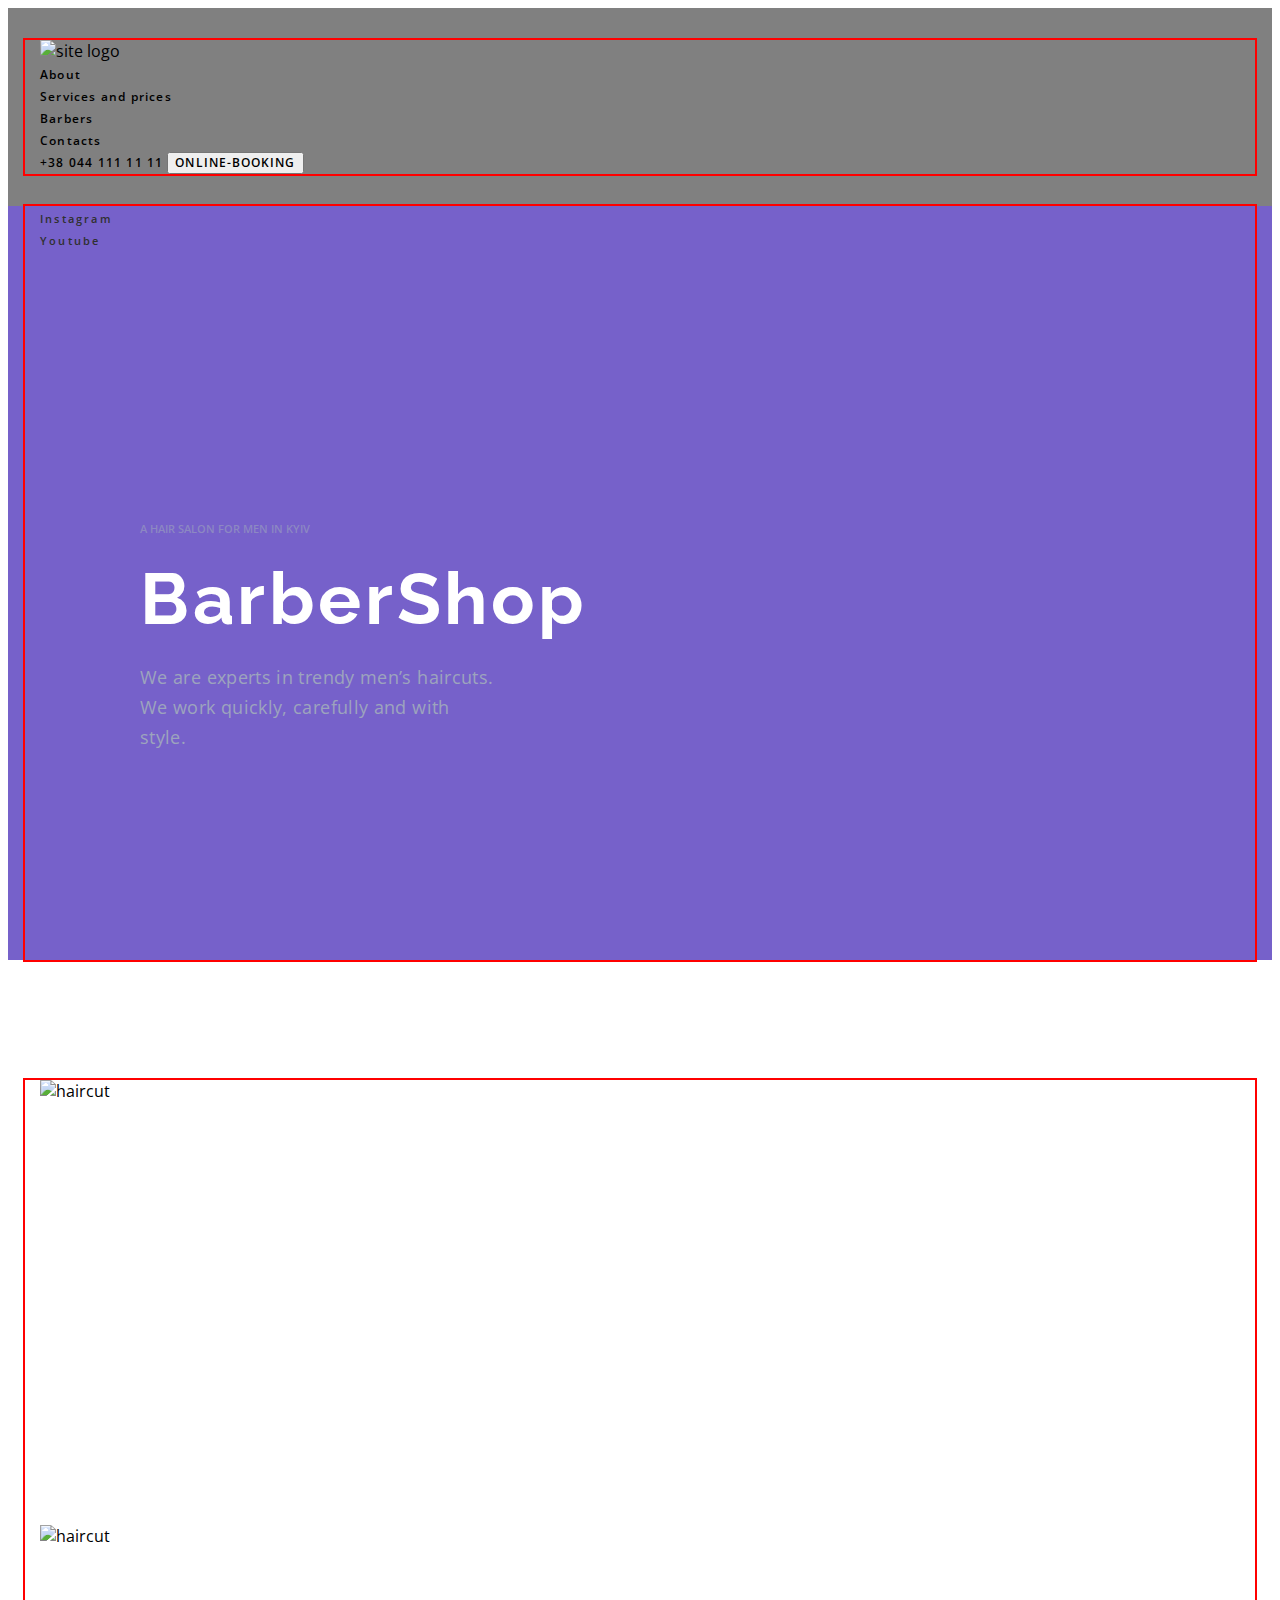
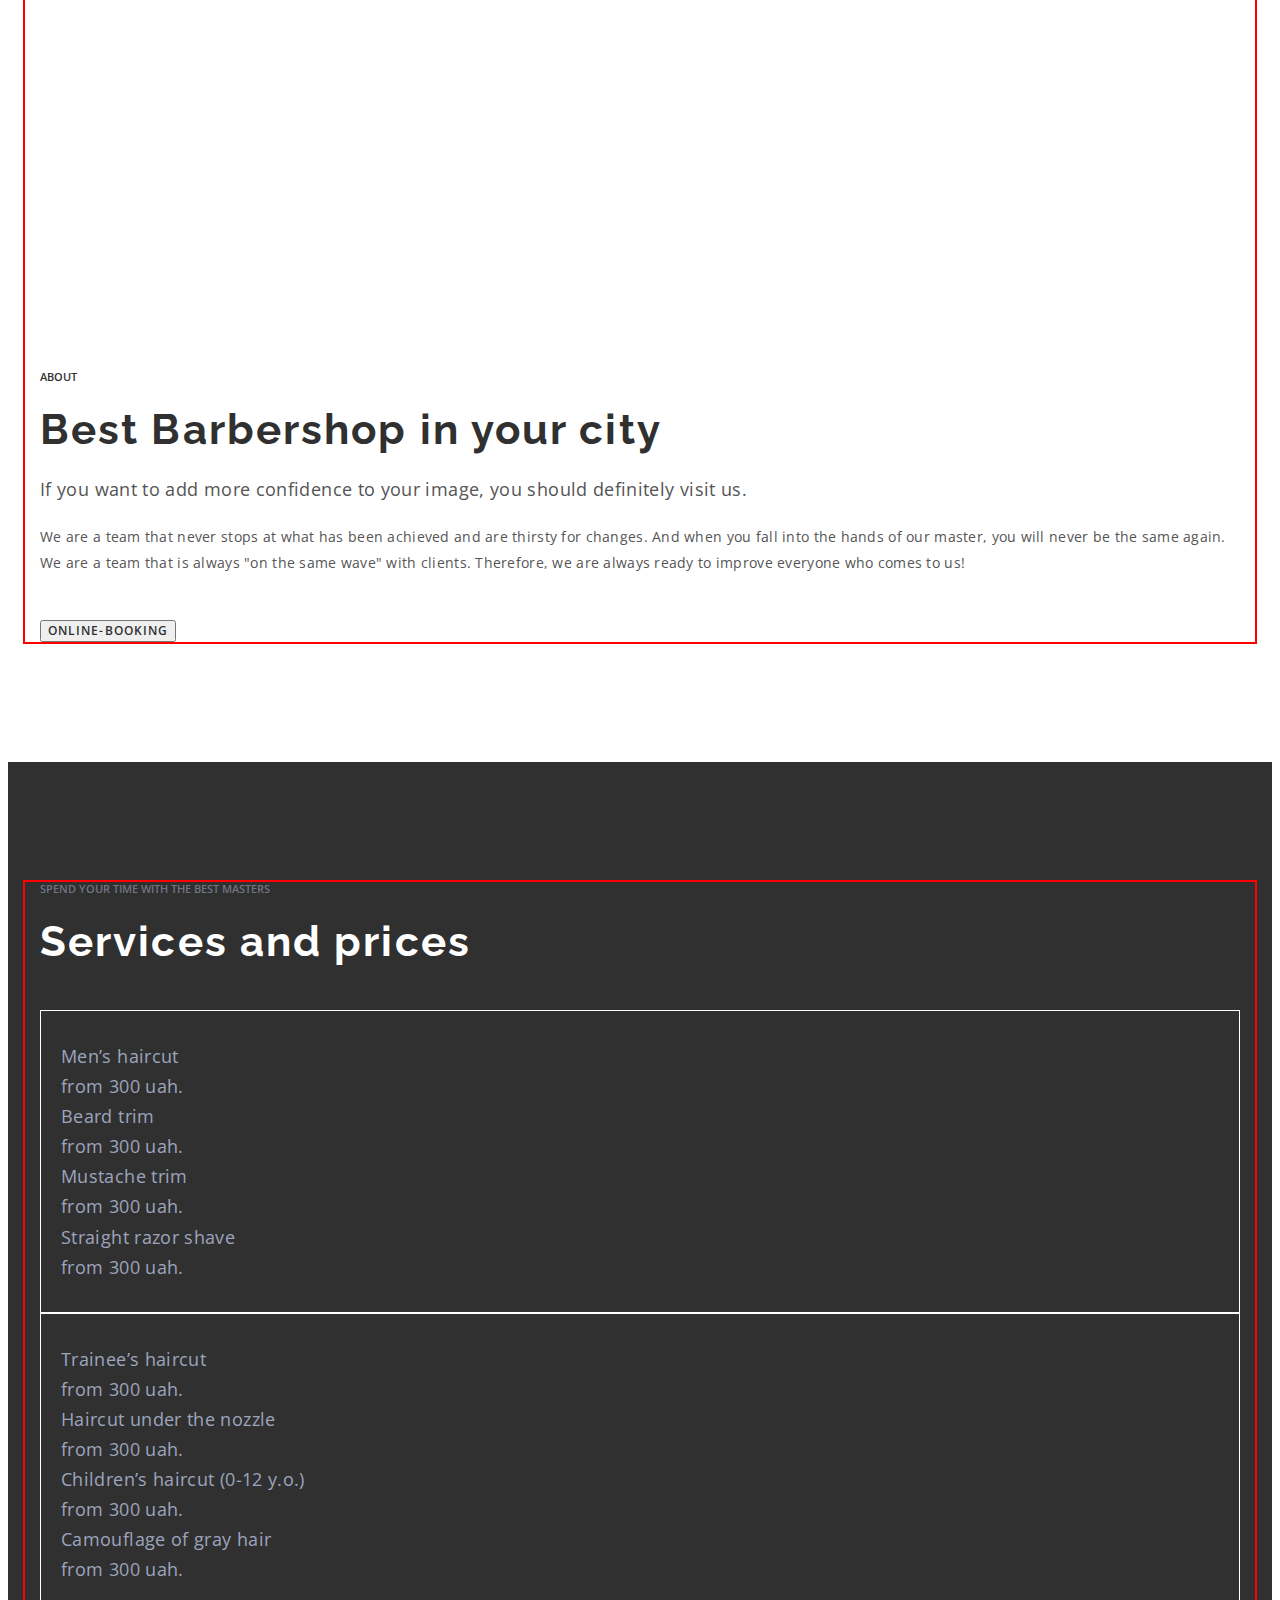
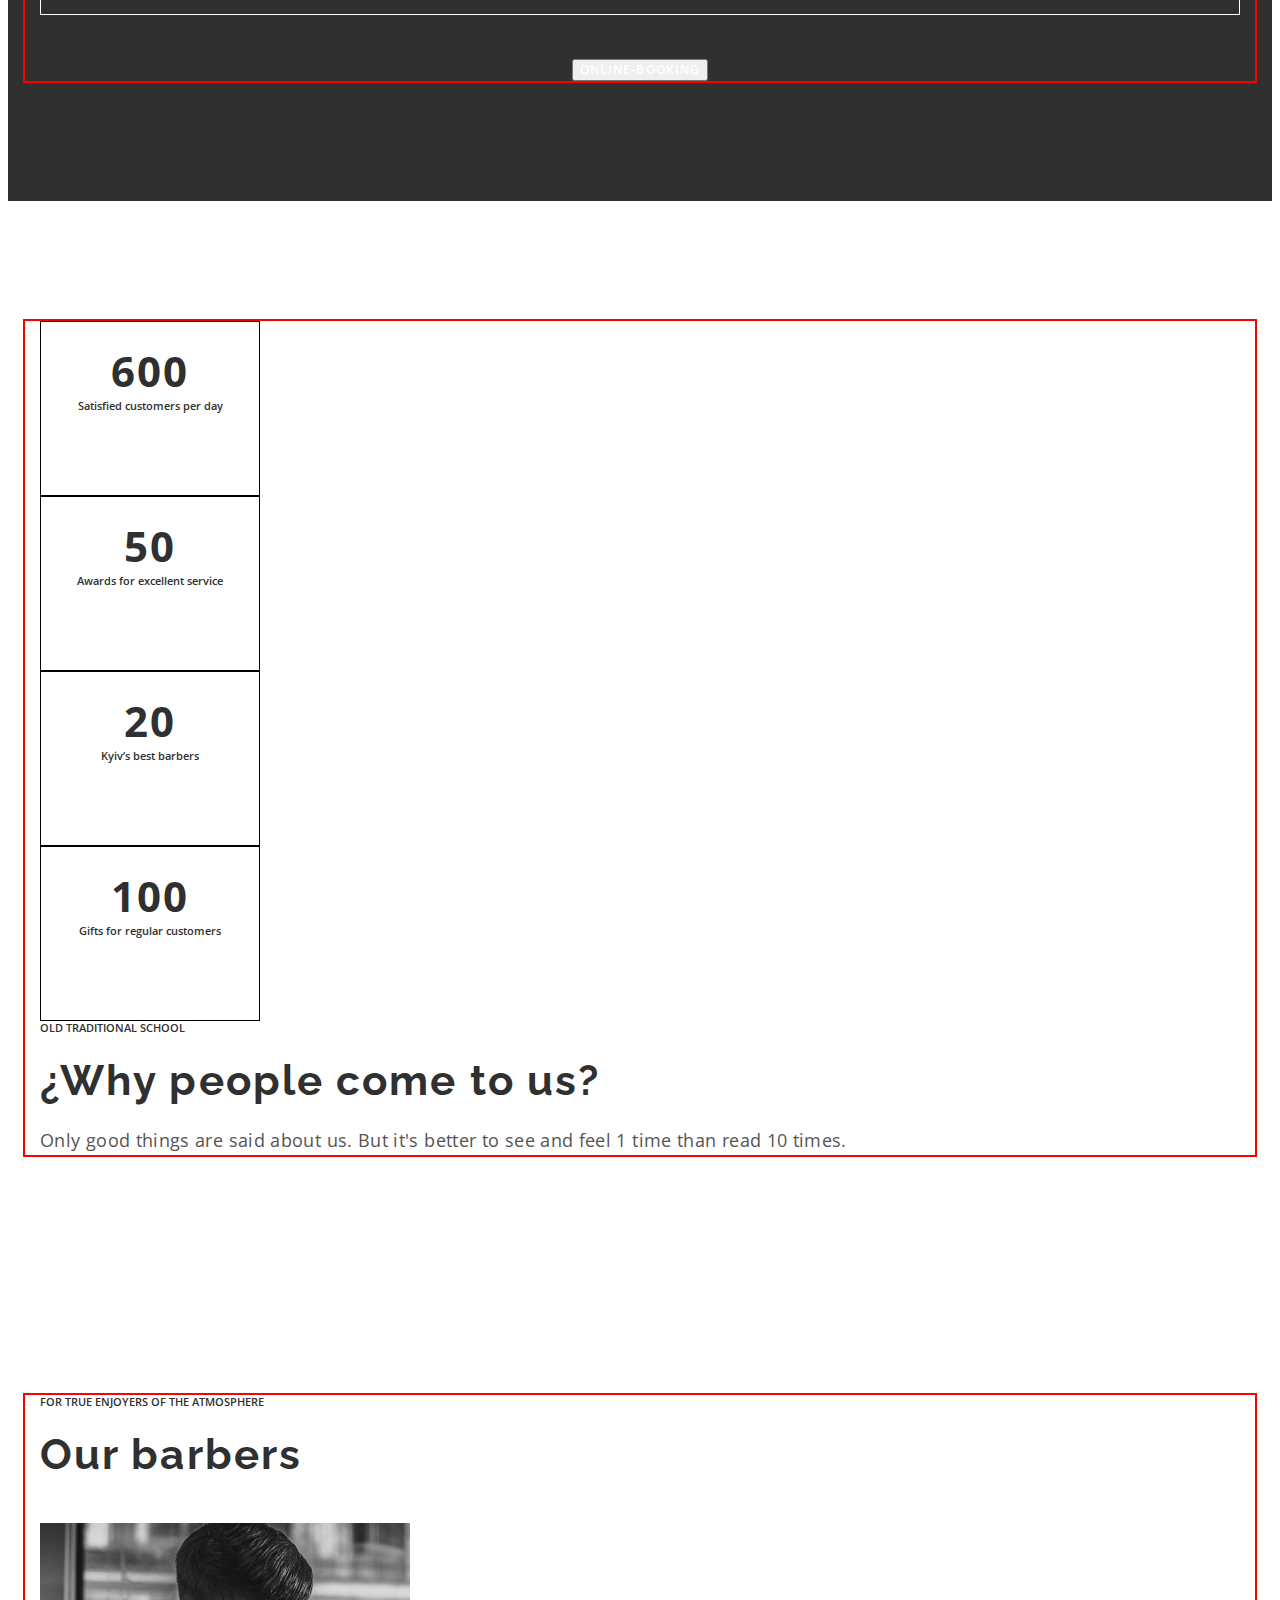
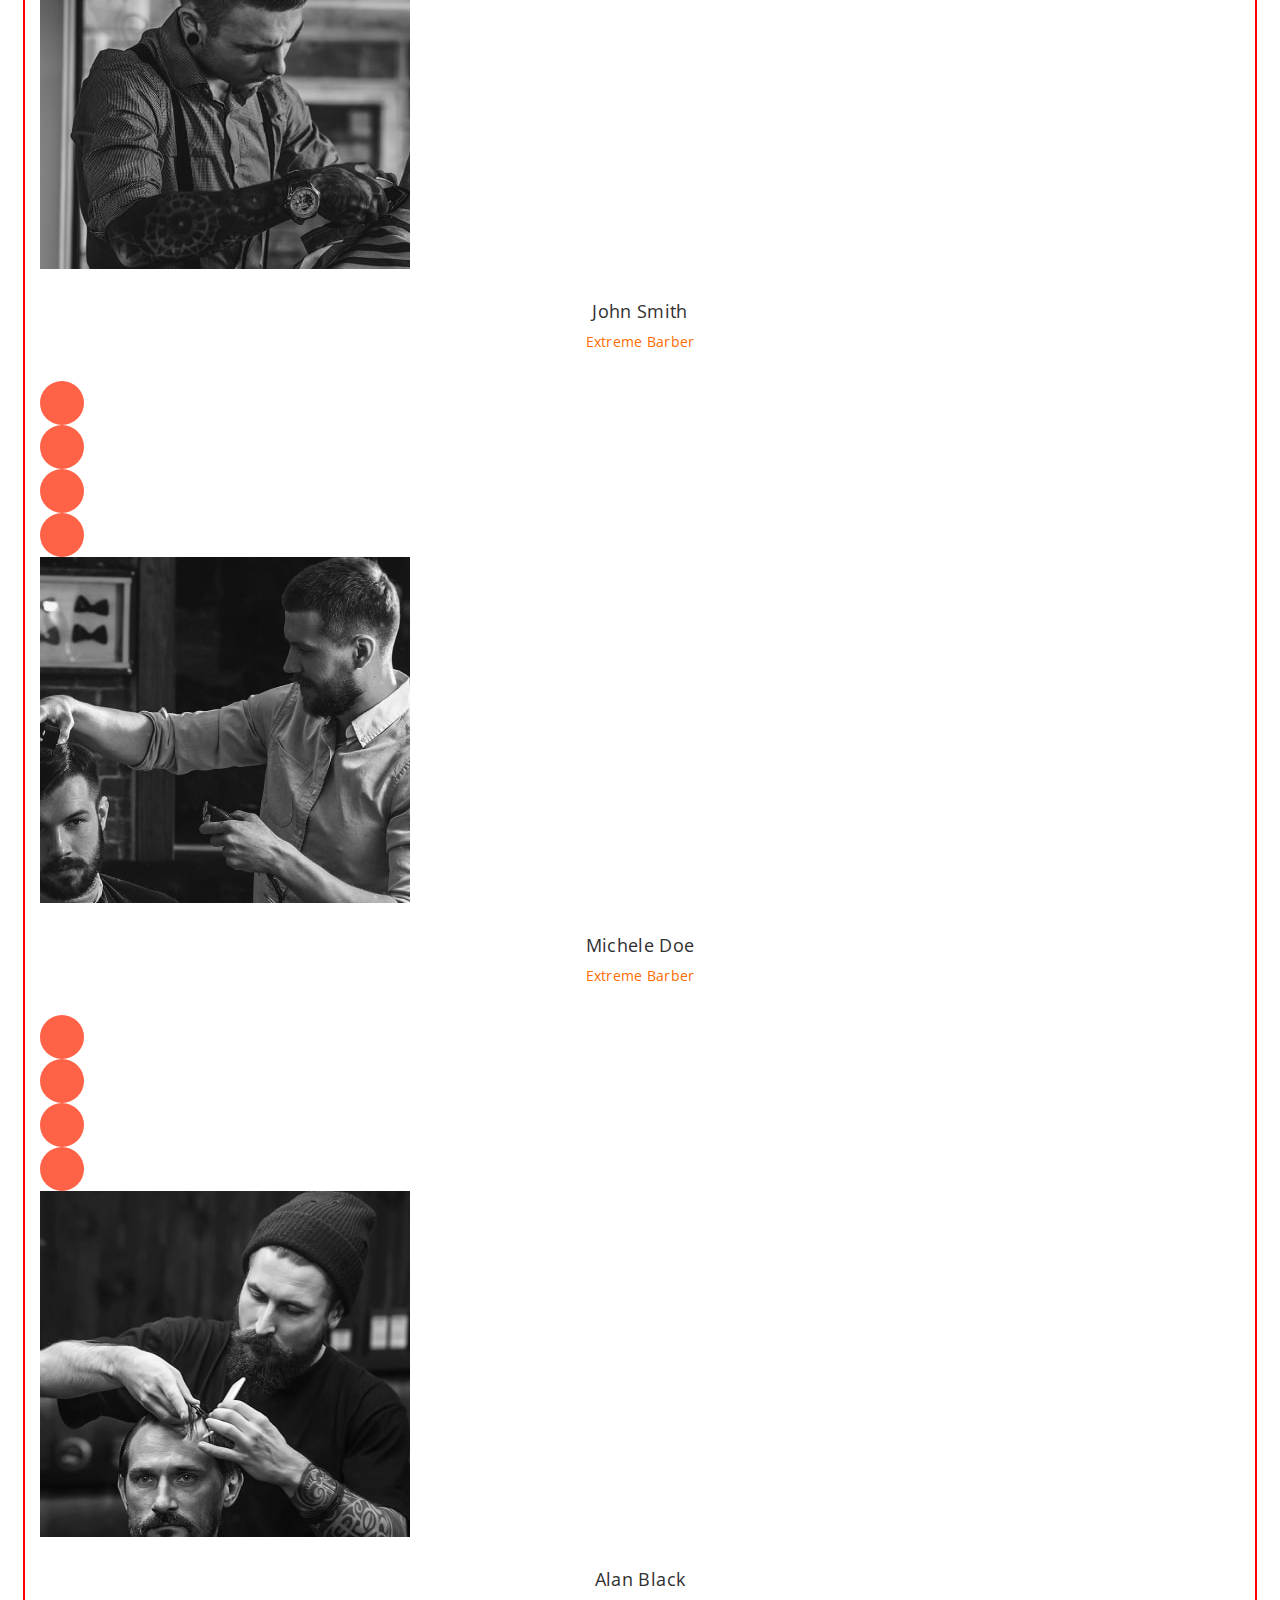
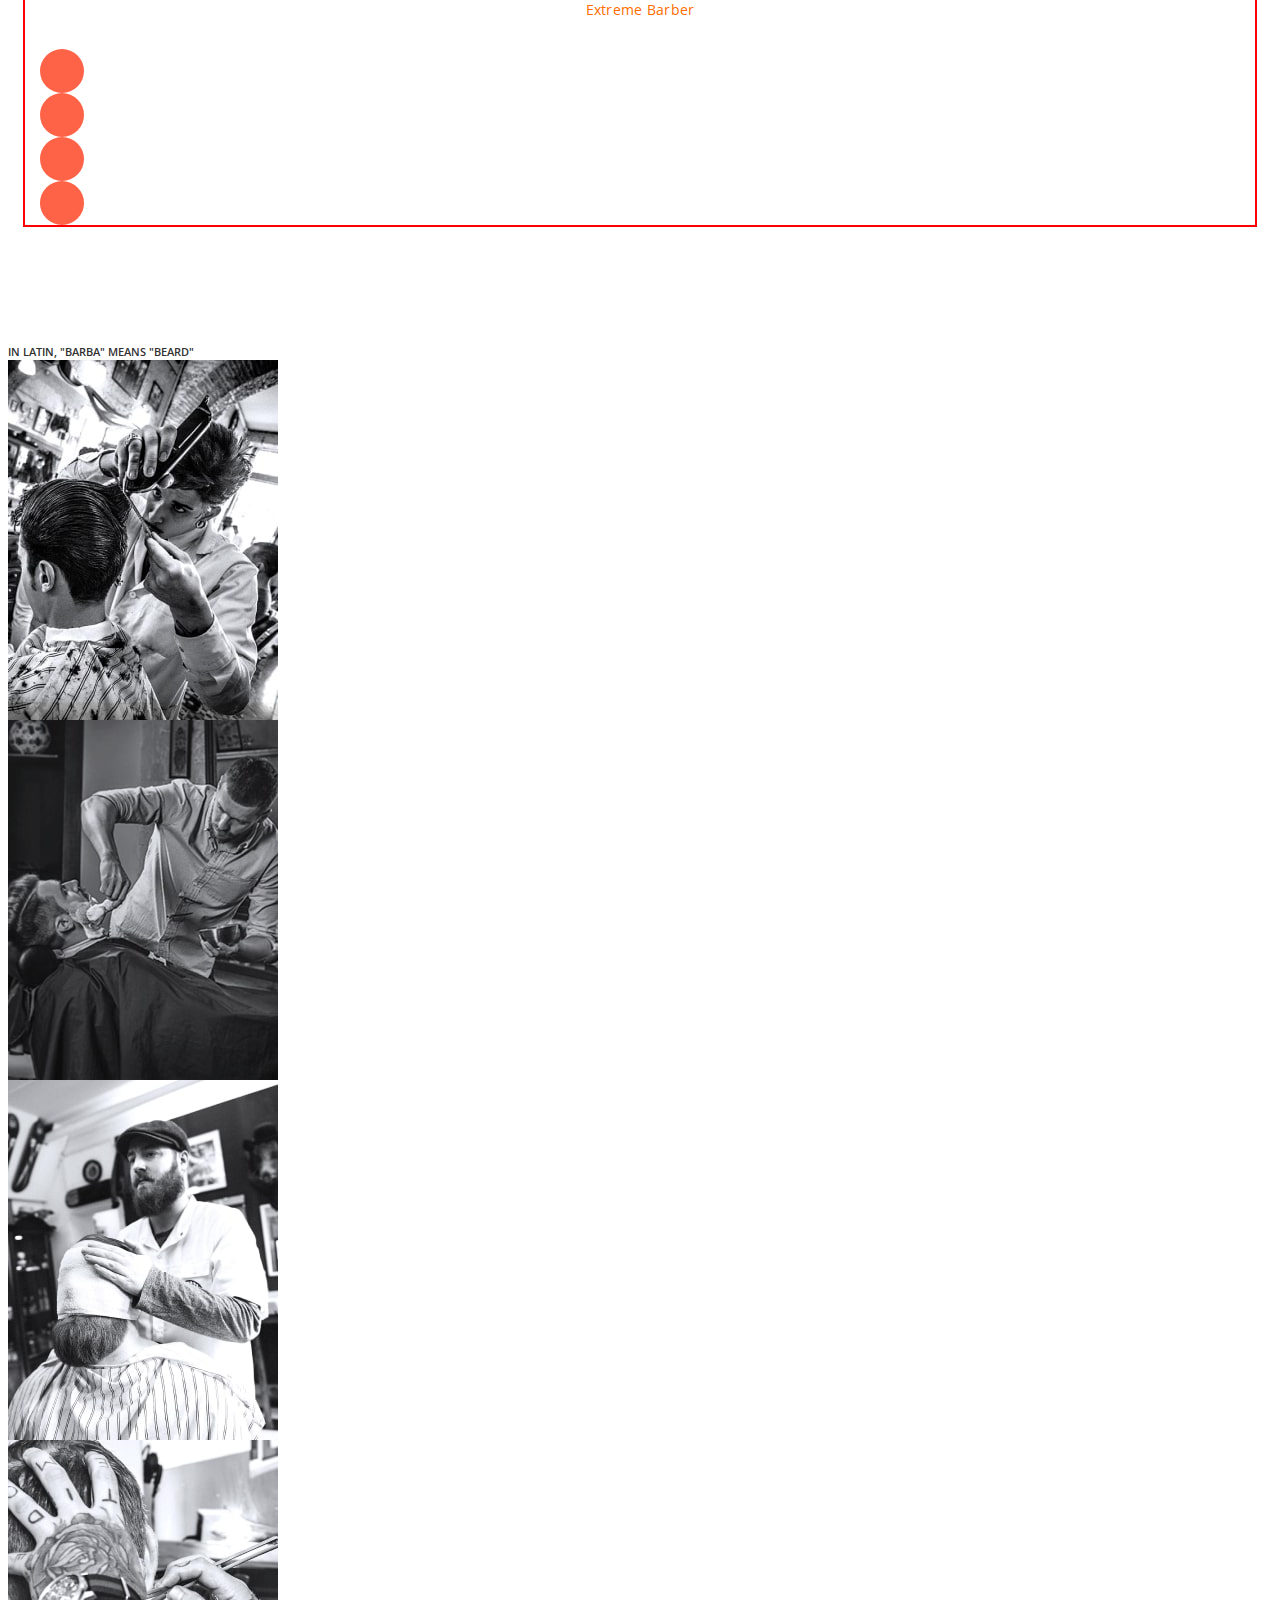
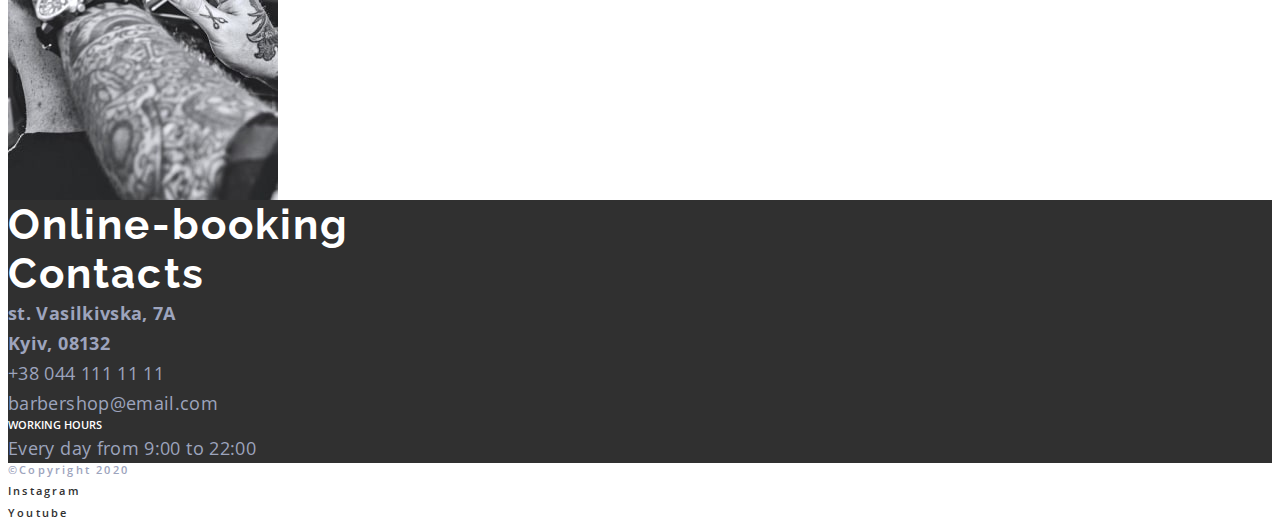
==== commit 3b9e23a1: "mod-3" ====
--- a/index.html
+++ b/index.html
@@ -11,249 +11,280 @@
       href="https://fonts.googleapis.com/css2?family=Open+Sans:wght@400;600;700&family=Raleway:wght@700&display=swap"
       rel="stylesheet"
     />
+    <link
+      rel="stylesheet"
+      href="https://cdnjs.cloudflare.com/ajax/libs/modern-normalize/1.1.0/modern-normalize.min.css"
+      integrity="sha512-wpPYUAdjBVSE4KJnH1VR1HeZfpl1ub8YT/NKx4PuQ5NmX2tKuGu6U/JRp5y+Y8XG2tV+wKQpNHVUX03MfMFn9Q=="
+      crossorigin="anonymous"
+      referrerpolicy="no-referrer"
+    />
     <link rel="stylesheet" href="./css/style.css" />
   </head>
   <body>
     <header class="header">
-      <nav>
-        <a class="header-logo" href="">
-          <img src="./images/logo.svg" alt="site logo" />
-        </a>
-        <ul class="header-list list">
-          <li class="header-item">
-            <a class="header-link link" href="./about.html">About</a>
-          </li>
-          <li class="header-item">
-            <a class="header-link link" href="https://www.google.com/"
-              >Services and prices</a
-            >
-          </li>
-          <li class="header-item">
-            <a class="header-link link" href="#barbers">Barbers</a>
-          </li>
-          <li class="header-item">
-            <a class="header-link link" href="https://www.google.com/"
-              >Contacts</a
-            >
-          </li>
-        </ul>
-      </nav>
-      <a class="header-tel link" href="tel:+380441111111">+38 044 111 11 11</a>
-      <button class="header-btn btn" type="button">Online-booking</button>
+      <div class="container">
+        <nav>
+          <a class="header-logo" href="">
+            <img src="./images/logo.svg" alt="site logo" />
+          </a>
+          <ul class="header-list list">
+            <li class="header-item">
+              <a class="header-link link" href="./about.html">About</a>
+            </li>
+            <li class="header-item">
+              <a class="header-link link" href="https://www.google.com/"
+                >Services and prices</a
+              >
+            </li>
+            <li class="header-item">
+              <a class="header-link link" href="#barbers">Barbers</a>
+            </li>
+            <li class="header-item">
+              <a class="header-link link" href="https://www.google.com/"
+                >Contacts</a
+              >
+            </li>
+          </ul>
+        </nav>
+        <a class="header-tel link" href="tel:+380441111111"
+          >+38 044 111 11 11</a
+        >
+        <button class="header-btn btn" type="button">Online-booking</button>
+      </div>
     </header>
     <main>
       <section class="hero">
-        <ul class="hero-list list">
-          <li class="hero-item">
-            <a
-              class="hero-link link"
-              href=""
-              target="_blank"
-              rel="noopener noreferrer nofollow"
-              >Instagram</a
-            >
-          </li>
-          <li class="hero-item">
-            <a
-              class="hero-link link"
-              href=""
-              target="_blank"
-              rel="noopener noreferrer nofollow"
-              >Youtube</a
-            >
-          </li>
-        </ul>
-        <p class="hero-top-text top-text">A hair salon for men in Kyiv</p>
-        <h1 class="hero-title">BarberShop</h1>
-        <p class="hero-bottom-text">
-          We are experts in trendy men’s haircuts. We work quickly, carefully
-          and with style.
-        </p>
-      </section>
-      <section class="about">
-        <ul class="about-list list">
-          <li class="about-item">
-            <img
-              src="./images/about-img-1.jpeg"
-              alt="haircut"
-              width="270"
-              height="445"
-              class="about-image"
-            />
-          </li>
-          <li class="about-item">
-            <img
-              src="./images/about-img-2.jpeg"
-              alt="haircut"
-              width="270"
-              height="445"
-              class="about-image"
-            />
-          </li>
-        </ul>
-        <p class="about-top-text top-text">About</p>
-        <h2 class="about-title section-title">Best Barbershop in your city</h2>
-        <p class="about-bottom-text">
-          If you want to add more confidence to your image, you should
-          definitely visit us.
-        </p>
-        <p class="about-text">
-          We are a team that never stops at what has been achieved and are
-          thirsty for changes. And when you fall into the hands of our master,
-          you will never be the same again. We are a team that is always "on the
-          same wave" with clients. Therefore, we are always ready to improve
-          everyone who comes to us!
-        </p>
-        <button type="button" class="about-btn btn">Online-booking</button>
-      </section>
-      <section class="prices">
-        <p class="prices-top-text top-text">
-          Spend your time with the best masters
-        </p>
-        <h2 class="prices-title section-title">Services and prices</h2>
-        <ul class="prices-list list">
-          <li class="prices-item">
-            <p class="prices-item-text">Men’s haircut</p>
-            <p class="prices-item-text">from 300 uah.</p>
-          </li>
-          <li class="prices-item">
-            <p class="prices-item-text">Beard trim</p>
-            <p class="prices-item-text">from 300 uah.</p>
-          </li>
-          <li class="prices-item">
-            <p class="prices-item-text">Mustache trim</p>
-            <p class="prices-item-text">from 300 uah.</p>
-          </li>
-          <li class="prices-item">
-            <p class="prices-item-text">Straight razor shave</p>
-            <p class="prices-item-text">from 300 uah.</p>
-          </li>
-        </ul>
-        <ul class="prices-list list">
-          <li class="prices-item">
-            <p class="prices-item-text">Trainee’s haircut</p>
-            <p class="prices-item-text">from 300 uah.</p>
-          </li>
-          <li class="prices-item">
-            <p class="prices-item-text">Haircut under the nozzle</p>
-            <p class="prices-item-text">from 300 uah.</p>
-          </li>
-          <li class="prices-item">
-            <p class="prices-item-text">Children’s haircut (0-12 y.o.)</p>
-            <p class="prices-item-text">from 300 uah.</p>
-          </li>
-          <li class="prices-item">
-            <p class="prices-item-text">Camouflage of gray hair</p>
-            <p class="prices-item-text">from 300 uah.</p>
-          </li>
-        </ul>
-        <button class="prices-btn btn" type="button">Online-booking</button>
-      </section>
-      <section class="benefits">
-        <ul class="benefits-list list">
-          <li class="benefits-item">
-            <span>600</span>
-            <p class="benefits-item-text">Satisfied customers per day</p>
-          </li>
-          <li class="benefits-item">
-            <span>50</span>
-            <p class="benefits-item-text">Awards for excellent service</p>
-          </li>
-          <li class="benefits-item">
-            <span>20</span>
-            <p class="benefits-item-text">Kyiv’s best barbers</p>
-          </li>
-          <li class="benefits-item">
-            <span>100</span>
-            <p class="benefits-item-text">Gifts for regular customers</p>
-          </li>
-        </ul>
-        <p class="benefits-top-text top-text">Old traditional school</p>
-        <h2 class="benefits-title section-title">¿Why people come to us?</h2>
-        <p class="benefits-bottom-text">
-          Only good things are said about us. But it's better to see and feel 1
-          time than read 10 times.
-        </p>
-      </section>
-      <section class="barbers" id="barbers">
-        <p class="barbers-top-text top-text">
-          For true enjoyers of the atmosphere
-        </p>
-        <h2 class="barbers-title section-title">Our barbers</h2>
-        <ul class="barbers-list list">
-          <li class="barbers-item">
-            <img
-              src="./images/barbers-img-1.jpeg"
-              alt="haircut"
-              width="370"
-              height="346"
-            />
-            <h3 class="barbers-item-title">John Smith</h3>
-            <p class="barbers-item-text">Extreme Barber</p>
-            <ul class="barbers-soc-list">
-              <li class="barbers-soc-item">
-                <a class="barbers-soc-link" href=""></a>
-              </li>
-              <li class="barbers-soc-item">
-                <a class="barbers-soc-link" href=""></a>
-              </li>
-              <li class="barbers-soc-item">
-                <a class="barbers-soc-link" href=""></a>
-              </li>
-              <li class="barbers-soc-item">
-                <a class="barbers-soc-link" href=""></a>
-              </li>
-            </ul>
-          </li>
-          <li class="barbers-item">
-            <img
-              src="./images/barbers-img-2.jpeg"
-              alt="haircut"
-              width="370"
-              height="346"
-            />
-            <h3 class="barbers-item-title">Michele Doe</h3>
-            <p class="barbers-item-text">Extreme Barber</p>
-            <ul class="barbers-soc-list">
-              <li class="barbers-soc-item">
-                <a class="barbers-soc-link" href=""></a>
-              </li>
-              <li class="barbers-soc-item">
-                <a class="barbers-soc-link" href=""></a>
-              </li>
-              <li class="barbers-soc-item">
-                <a class="barbers-soc-link" href=""></a>
-              </li>
-              <li class="barbers-soc-item">
-                <a class="barbers-soc-link" href=""></a>
-              </li>
-            </ul>
-          </li>
-          <li class="barbers-item">
-            <img
-              src="./images/barbers-img-3.jpeg"
-              alt="haircut"
-              width="370"
-              height="346"
-            />
-            <h3 class="barbers-item-title">Alan Black</h3>
-            <p class="barbers-item-text">Extreme Barber</p>
-            <ul class="barbers-soc-list">
-              <li class="barbers-soc-item">
-                <a class="barbers-soc-link" href=""></a>
-              </li>
-              <li class="barbers-soc-item">
-                <a class="barbers-soc-link" href=""></a>
-              </li>
-              <li class="barbers-soc-item">
-                <a class="barbers-soc-link" href=""></a>
-              </li>
-              <li class="barbers-soc-item">
-                <a class="barbers-soc-link" href=""></a>
-              </li>
-            </ul>
-          </li>
-        </ul>
+        <div class="container">
+          <ul class="hero-list list">
+            <li class="hero-item">
+              <a
+                class="hero-link link"
+                href=""
+                target="_blank"
+                rel="noopener noreferrer nofollow"
+                >Instagram</a
+              >
+            </li>
+            <li class="hero-item">
+              <a
+                class="hero-link link"
+                href=""
+                target="_blank"
+                rel="noopener noreferrer nofollow"
+                >Youtube</a
+              >
+            </li>
+          </ul>
+          <div class="hero-content">
+            <p class="hero-top-text top-text">A hair salon for men in Kyiv</p>
+            <h1 class="hero-title">BarberShop</h1>
+            <p class="hero-bottom-text">
+              We are experts in trendy men’s haircuts. We work quickly,
+              carefully and with style.
+            </p>
+          </div>
+        </div>
+      </section>
+      <section class="about section">
+        <div class="container">
+          <ul class="about-list list">
+            <li class="about-item">
+              <img
+                src="./images/about-img-1.jpeg"
+                alt="haircut"
+                width="270"
+                height="445"
+                class="about-image"
+              />
+            </li>
+            <li class="about-item">
+              <img
+                src="./images/about-img-2.jpeg"
+                alt="haircut"
+                width="270"
+                height="445"
+                class="about-image"
+              />
+            </li>
+          </ul>
+          <p class="about-top-text top-text">About</p>
+          <h2 class="about-title section-title">
+            Best Barbershop in your city
+          </h2>
+          <p class="about-bottom-text">
+            If you want to add more confidence to your image, you should
+            definitely visit us.
+          </p>
+          <p class="about-text">
+            We are a team that never stops at what has been achieved and are
+            thirsty for changes. And when you fall into the hands of our master,
+            you will never be the same again. We are a team that is always "on
+            the same wave" with clients. Therefore, we are always ready to
+            improve everyone who comes to us!
+          </p>
+          <button type="button" class="about-btn btn">Online-booking</button>
+        </div>
+      </section>
+      <section class="prices section">
+        <div class="container">
+          <p class="prices-top-text top-text">
+            Spend your time with the best masters
+          </p>
+          <h2 class="prices-title section-title">Services and prices</h2>
+          <ul class="prices-list list">
+            <li class="prices-item">
+              <p class="prices-item-text">Men’s haircut</p>
+              <p class="prices-item-text">from 300 uah.</p>
+            </li>
+            <li class="prices-item">
+              <p class="prices-item-text">Beard trim</p>
+              <p class="prices-item-text">from 300 uah.</p>
+            </li>
+            <li class="prices-item">
+              <p class="prices-item-text">Mustache trim</p>
+              <p class="prices-item-text">from 300 uah.</p>
+            </li>
+            <li class="prices-item">
+              <p class="prices-item-text">Straight razor shave</p>
+              <p class="prices-item-text">from 300 uah.</p>
+            </li>
+          </ul>
+          <ul class="prices-list list">
+            <li class="prices-item">
+              <p class="prices-item-text">Trainee’s haircut</p>
+              <p class="prices-item-text">from 300 uah.</p>
+            </li>
+            <li class="prices-item">
+              <p class="prices-item-text">Haircut under the nozzle</p>
+              <p class="prices-item-text">from 300 uah.</p>
+            </li>
+            <li class="prices-item">
+              <p class="prices-item-text">Children’s haircut (0-12 y.o.)</p>
+              <p class="prices-item-text">from 300 uah.</p>
+            </li>
+            <li class="prices-item">
+              <p class="prices-item-text">Camouflage of gray hair</p>
+              <p class="prices-item-text">from 300 uah.</p>
+            </li>
+          </ul>
+          <button class="prices-btn btn" type="button">Online-booking</button>
+        </div>
+      </section>
+      <section class="benefits section">
+        <div class="container">
+          <ul class="benefits-list list">
+            <li class="benefits-item">
+              <span>600</span>
+              <p class="benefits-item-text">Satisfied customers per day</p>
+            </li>
+            <li class="benefits-item">
+              <span>50</span>
+              <p class="benefits-item-text">Awards for excellent service</p>
+            </li>
+            <li class="benefits-item">
+              <span>20</span>
+              <p class="benefits-item-text">Kyiv’s best barbers</p>
+            </li>
+            <li class="benefits-item">
+              <span>100</span>
+              <p class="benefits-item-text">Gifts for regular customers</p>
+            </li>
+          </ul>
+          <p class="benefits-top-text top-text">Old traditional school</p>
+          <h2 class="benefits-title section-title">¿Why people come to us?</h2>
+          <p class="benefits-bottom-text">
+            Only good things are said about us. But it's better to see and feel
+            1 time than read 10 times.
+          </p>
+        </div>
+      </section>
+      <section class="barbers section" id="barbers">
+        <div class="container">
+          <p class="barbers-top-text top-text">
+            For true enjoyers of the atmosphere
+          </p>
+          <h2 class="barbers-title section-title">Our barbers</h2>
+          <ul class="barbers-list list">
+            <li class="barbers-item">
+              <img
+                src="./images/barbers-img-1.jpeg"
+                alt="haircut"
+                width="370"
+                height="346"
+              />
+              <div class="barbers-item-content">
+                <h3 class="barbers-item-title">John Smith</h3>
+                <p class="barbers-item-text">Extreme Barber</p>
+                <ul class="barbers-soc-list">
+                  <li class="barbers-soc-item">
+                    <a class="barbers-soc-link" href=""></a>
+                  </li>
+                  <li class="barbers-soc-item">
+                    <a class="barbers-soc-link" href=""></a>
+                  </li>
+                  <li class="barbers-soc-item">
+                    <a class="barbers-soc-link" href=""></a>
+                  </li>
+                  <li class="barbers-soc-item">
+                    <a class="barbers-soc-link" href=""></a>
+                  </li>
+                </ul>
+              </div>
+            </li>
+            <li class="barbers-item">
+              <img
+                src="./images/barbers-img-2.jpeg"
+                alt="haircut"
+                width="370"
+                height="346"
+              />
+              <div class="barbers-item-content">
+                <h3 class="barbers-item-title">Michele Doe</h3>
+                <p class="barbers-item-text">Extreme Barber</p>
+                <ul class="barbers-soc-list">
+                  <li class="barbers-soc-item">
+                    <a class="barbers-soc-link" href=""></a>
+                  </li>
+                  <li class="barbers-soc-item">
+                    <a class="barbers-soc-link" href=""></a>
+                  </li>
+                  <li class="barbers-soc-item">
+                    <a class="barbers-soc-link" href=""></a>
+                  </li>
+                  <li class="barbers-soc-item">
+                    <a class="barbers-soc-link" href=""></a>
+                  </li>
+                </ul>
+              </div>
+            </li>
+            <li class="barbers-item">
+              <img
+                src="./images/barbers-img-3.jpeg"
+                alt="haircut"
+                width="370"
+                height="346"
+              />
+              <div class="barbers-item-content">
+                <h3 class="barbers-item-title">Alan Black</h3>
+                <p class="barbers-item-text">Extreme Barber</p>
+                <ul class="barbers-soc-list">
+                  <li class="barbers-soc-item">
+                    <a class="barbers-soc-link" href=""></a>
+                  </li>
+                  <li class="barbers-soc-item">
+                    <a class="barbers-soc-link" href=""></a>
+                  </li>
+                  <li class="barbers-soc-item">
+                    <a class="barbers-soc-link" href=""></a>
+                  </li>
+                  <li class="barbers-soc-item">
+                    <a class="barbers-soc-link" href=""></a>
+                  </li>
+                </ul>
+              </div>
+            </li>
+          </ul>
+        </div>
       </section>
       <section class="gallery">
         <p class="gallery-top-text top-text">In Latin, "barba" means "beard"</p>
--- a/css/style.css
+++ b/css/style.css
@@ -18,6 +18,40 @@
   --main-font: 'Open Sans', sans-serif;
 }
 
+p,
+h1,
+h2,
+h3,
+h4,
+h5,
+h6 {
+  margin: 0;
+}
+
+ul,
+ol {
+  margin: 0;
+  padding-left: 0;
+  list-style: none;
+}
+
+button {
+  cursor: pointer;
+}
+
+address {
+  font-style: normal;
+}
+
+a {
+  color: currentColor;
+  text-decoration: none;
+}
+
+img {
+  display: block;
+}
+
 body {
   font-family: var(--main-font);
 }
@@ -28,6 +62,14 @@
 
 .link {
   text-decoration: none;
+}
+
+.container {
+  width: 1200px;
+  padding-left: 15px;
+  padding-right: 15px;
+  outline: 2px solid red;
+  margin: 0 auto;
 }
 
 .visually-hidden {
@@ -58,6 +100,11 @@
   color: var(--main-btn-color);
 }
 
+.section {
+  padding-top: 120px;
+  padding-bottom: 120px;
+}
+
 .section-title {
   font-family: 'Raleway', sans-serif;
   font-weight: 700;
@@ -77,6 +124,8 @@
 
 .header {
   background-color: gray;
+  padding-top: 32px;
+  padding-bottom: 32px;
 }
 
 .header-link,
@@ -124,8 +173,13 @@
   color: #ff6c00;
 }
 
+.hero-content {
+  padding: 272px 100px 208px 100px;
+}
+
 .hero-top-text {
   color: rgba(157, 164, 189, 0.6);
+  margin-bottom: 20px;
 }
 
 .hero-title {
@@ -135,6 +189,7 @@
   line-height: 1.18;
   letter-spacing: 0.05em;
   color: #ffffff;
+  margin-bottom: 20px;
 }
 
 .hero-bottom-text {
@@ -142,27 +197,32 @@
   line-height: 1.67;
   letter-spacing: 0.02em;
   color: #9da4bd;
+  max-width: 360px;
 }
 
 /* -------------------ABOUT------------------ */
 
 .about-top-text {
   color: #303030;
+  margin-bottom: 20px;
 }
 .about-title {
   color: #303030;
+  margin-bottom: 20px;
 }
 .about-bottom-text {
   font-size: 18px;
   line-height: 1.67;
   letter-spacing: 0.02em;
   color: #555555;
+  margin-bottom: 20px;
 }
 .about-text {
   font-size: 14px;
   line-height: 1.86;
   letter-spacing: 0.02em;
   color: #555555;
+  margin-bottom: 42px;
 }
 .about-btn {
   color: #303030;
@@ -175,11 +235,15 @@
 }
 .prices-top-text {
   color: rgba(157, 164, 189, 0.6);
+  margin-bottom: 20px;
 }
 .prices-title {
   color: #ffffff;
+  margin-bottom: 44px;
 }
 .prices-list {
+  border: 1px solid #ffffff;
+  padding: 30px 20px;
 }
 .prices-item {
 }
@@ -191,15 +255,25 @@
 }
 .prices-btn {
   color: #ffffff;
+  margin: 0 auto;
+  display: block;
+  margin-top: 44px;
 }
 
 /* -------------------BENEFITS------------------ */
+
+.benefits-item {
+  width: 170px;
+  height: 133px;
+  border: 1px solid #000000;
+  padding: 20px 24px;
+  text-align: center;
+}
 
 .benefits-item span {
   font-weight: 700;
   font-size: 42px;
   line-height: calc(57 / 42);
-  text-align: center;
   letter-spacing: 0.05em;
   color: #303030;
 }
@@ -214,10 +288,12 @@
 
 .benefits-top-text {
   color: #303030;
+  margin-bottom: 20px;
 }
 
 .benefits-title {
   color: var(--second-title-color);
+  margin-bottom: 20px;
 }
 
 .benefits-bottom-text {
@@ -231,15 +307,21 @@
 
 .barbers-top-text {
   color: #303030;
+  margin-bottom: 20px;
 }
 
 .barbers-title {
   color: var(--second-title-color);
+  margin-bottom: 44px;
 }
 .barbers-list {
 }
 
 .barbers-item {
+}
+
+.barbers-item-content {
+  padding-top: 30px;
 }
 
 .barbers-item-title {
@@ -249,6 +331,7 @@
   text-align: center;
   letter-spacing: 0.02em;
   color: #303030;
+  margin-bottom: 8px;
 }
 
 .barbers-item-text {
@@ -257,6 +340,15 @@
   text-align: center;
   letter-spacing: 0.02em;
   color: var(--accent-color);
+  margin-bottom: 30px;
+}
+
+.barbers-soc-link {
+  width: 44px;
+  height: 44px;
+  border-radius: 50%;
+  background-color: tomato;
+  display: block;
 }
 
 /* -------------------GALLERY------------------ */
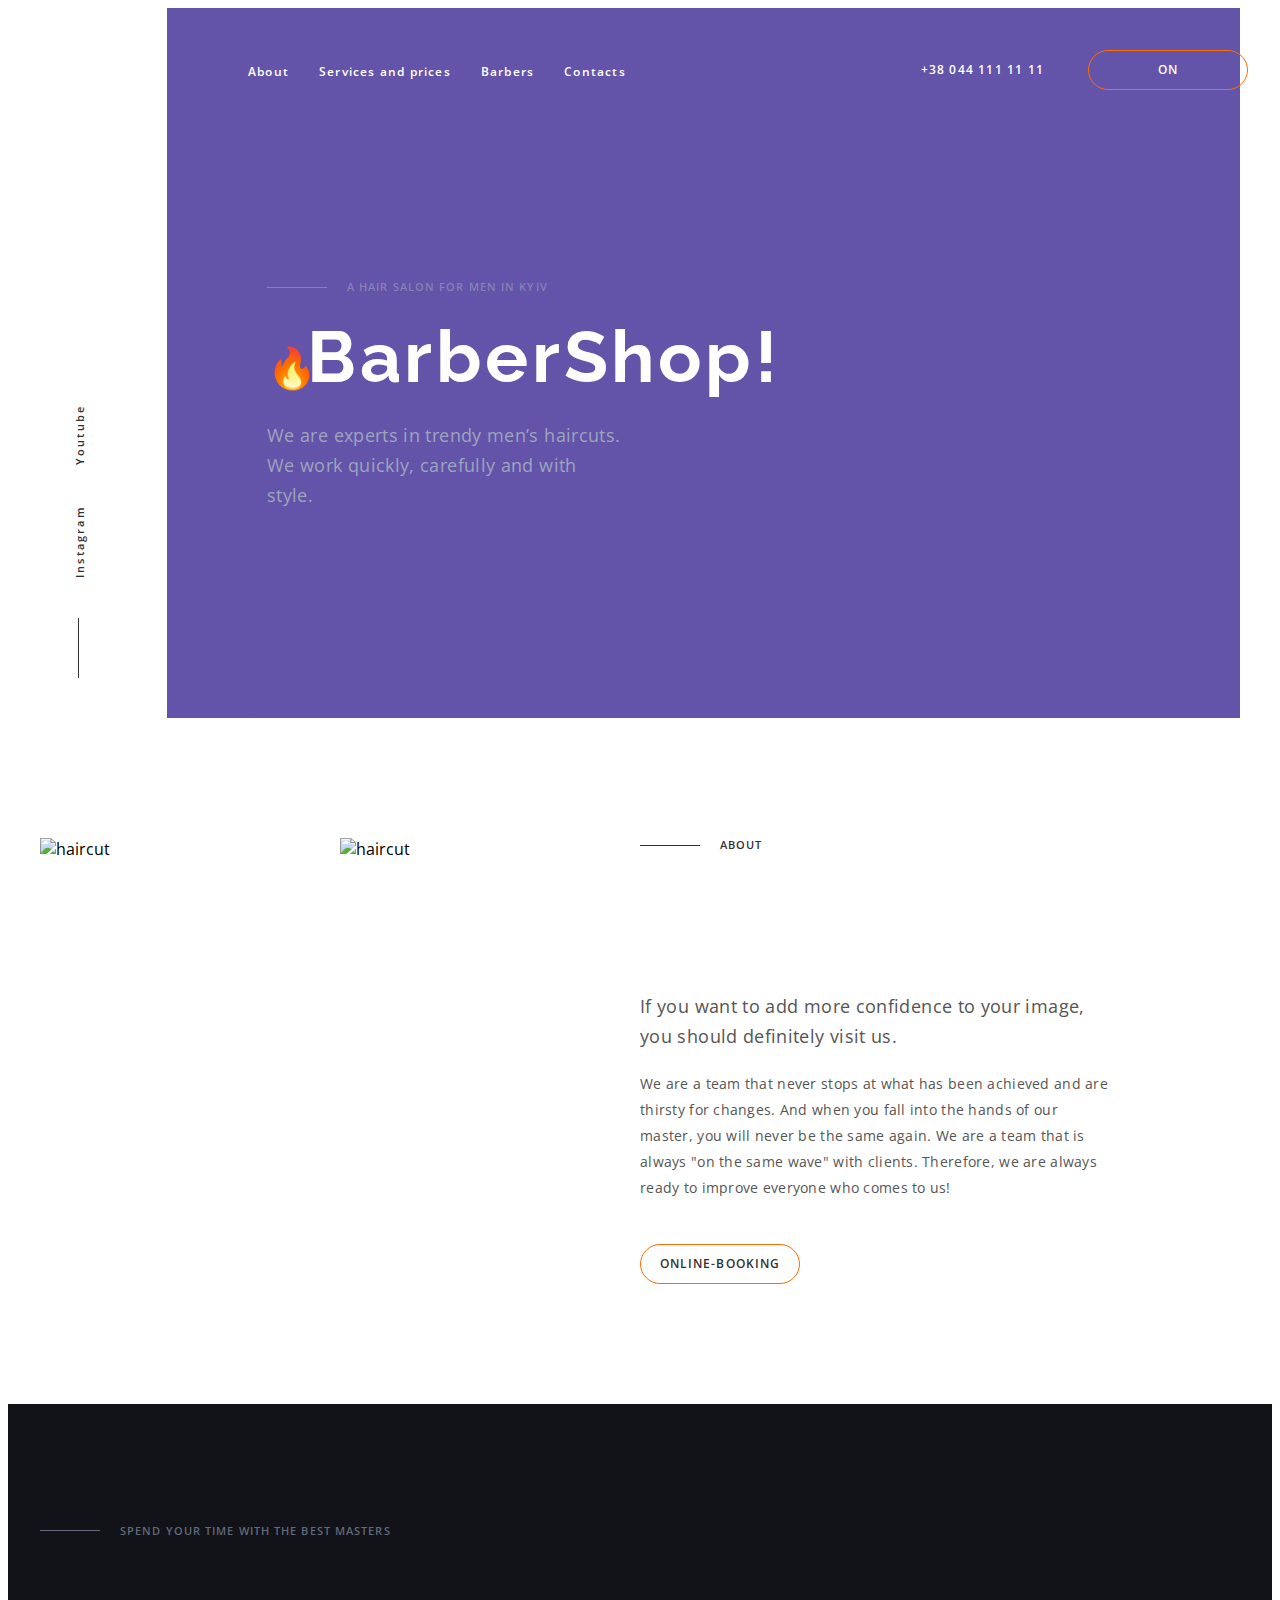
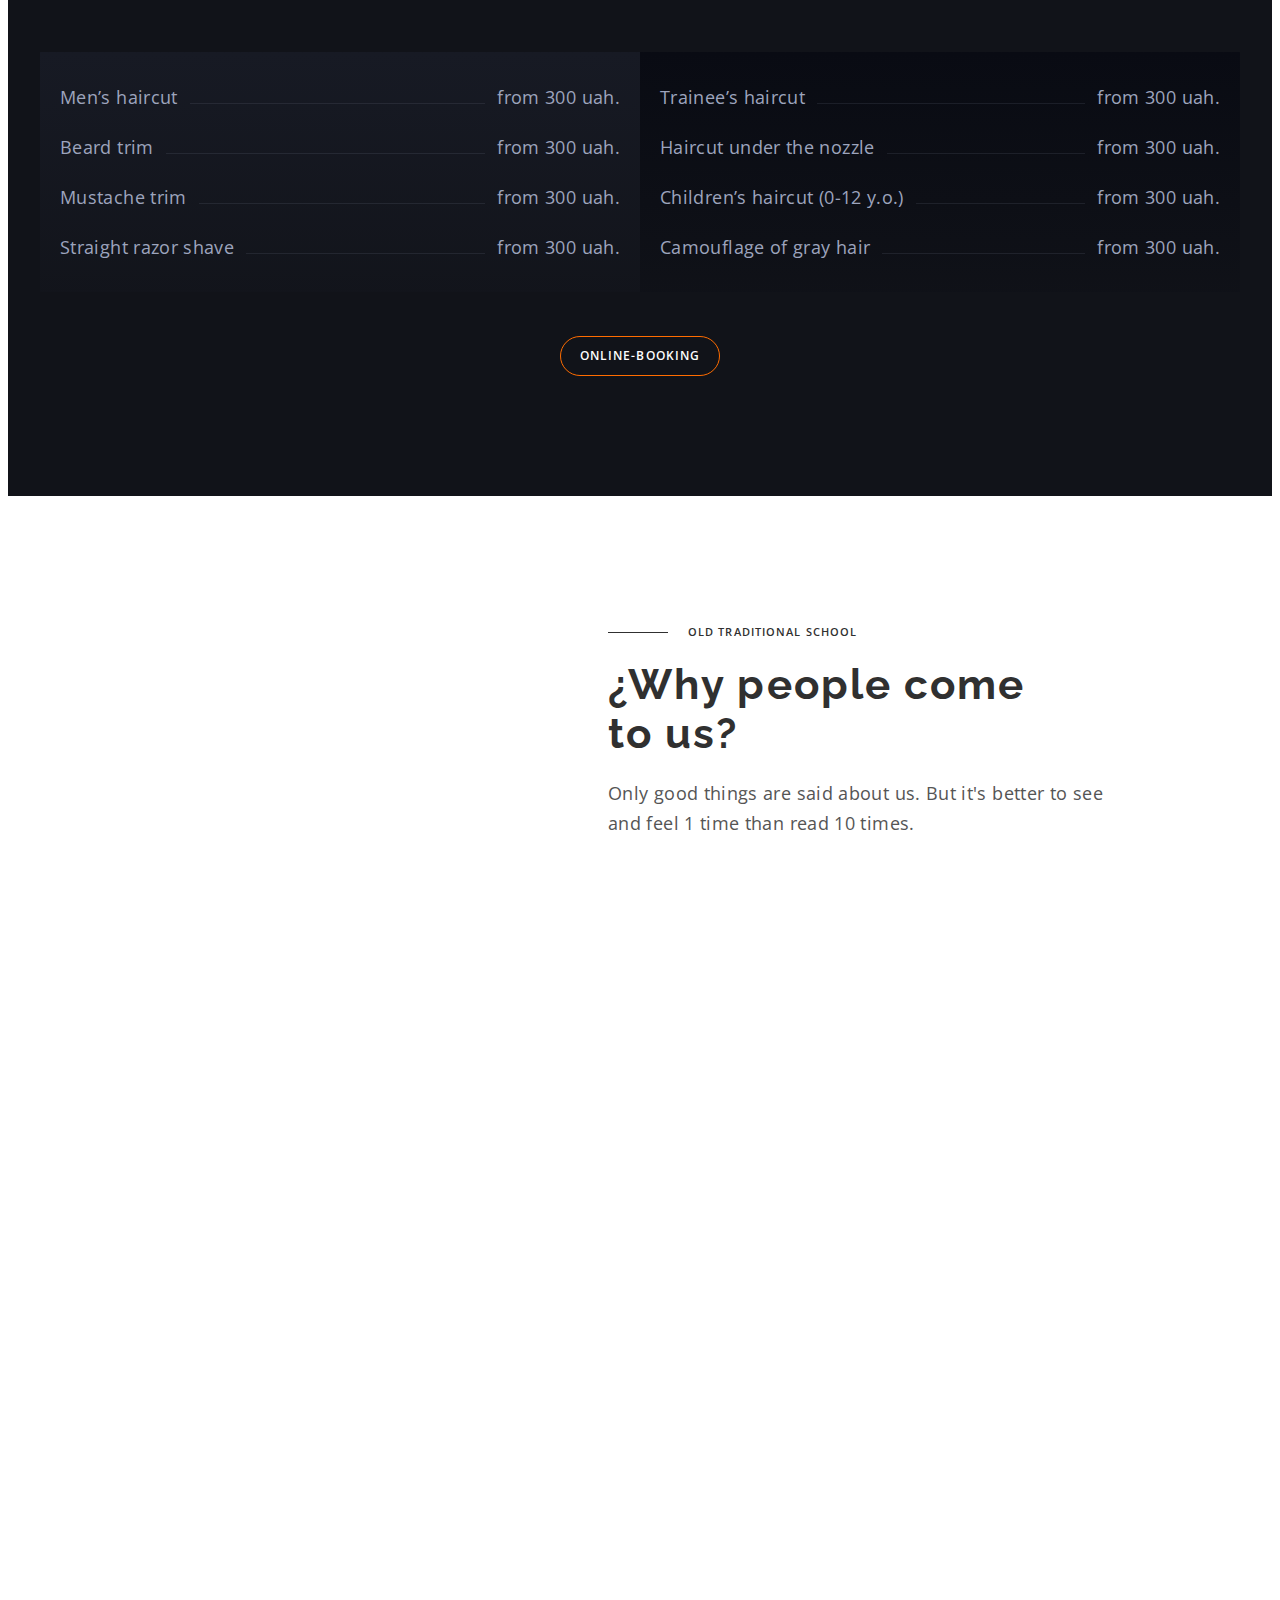
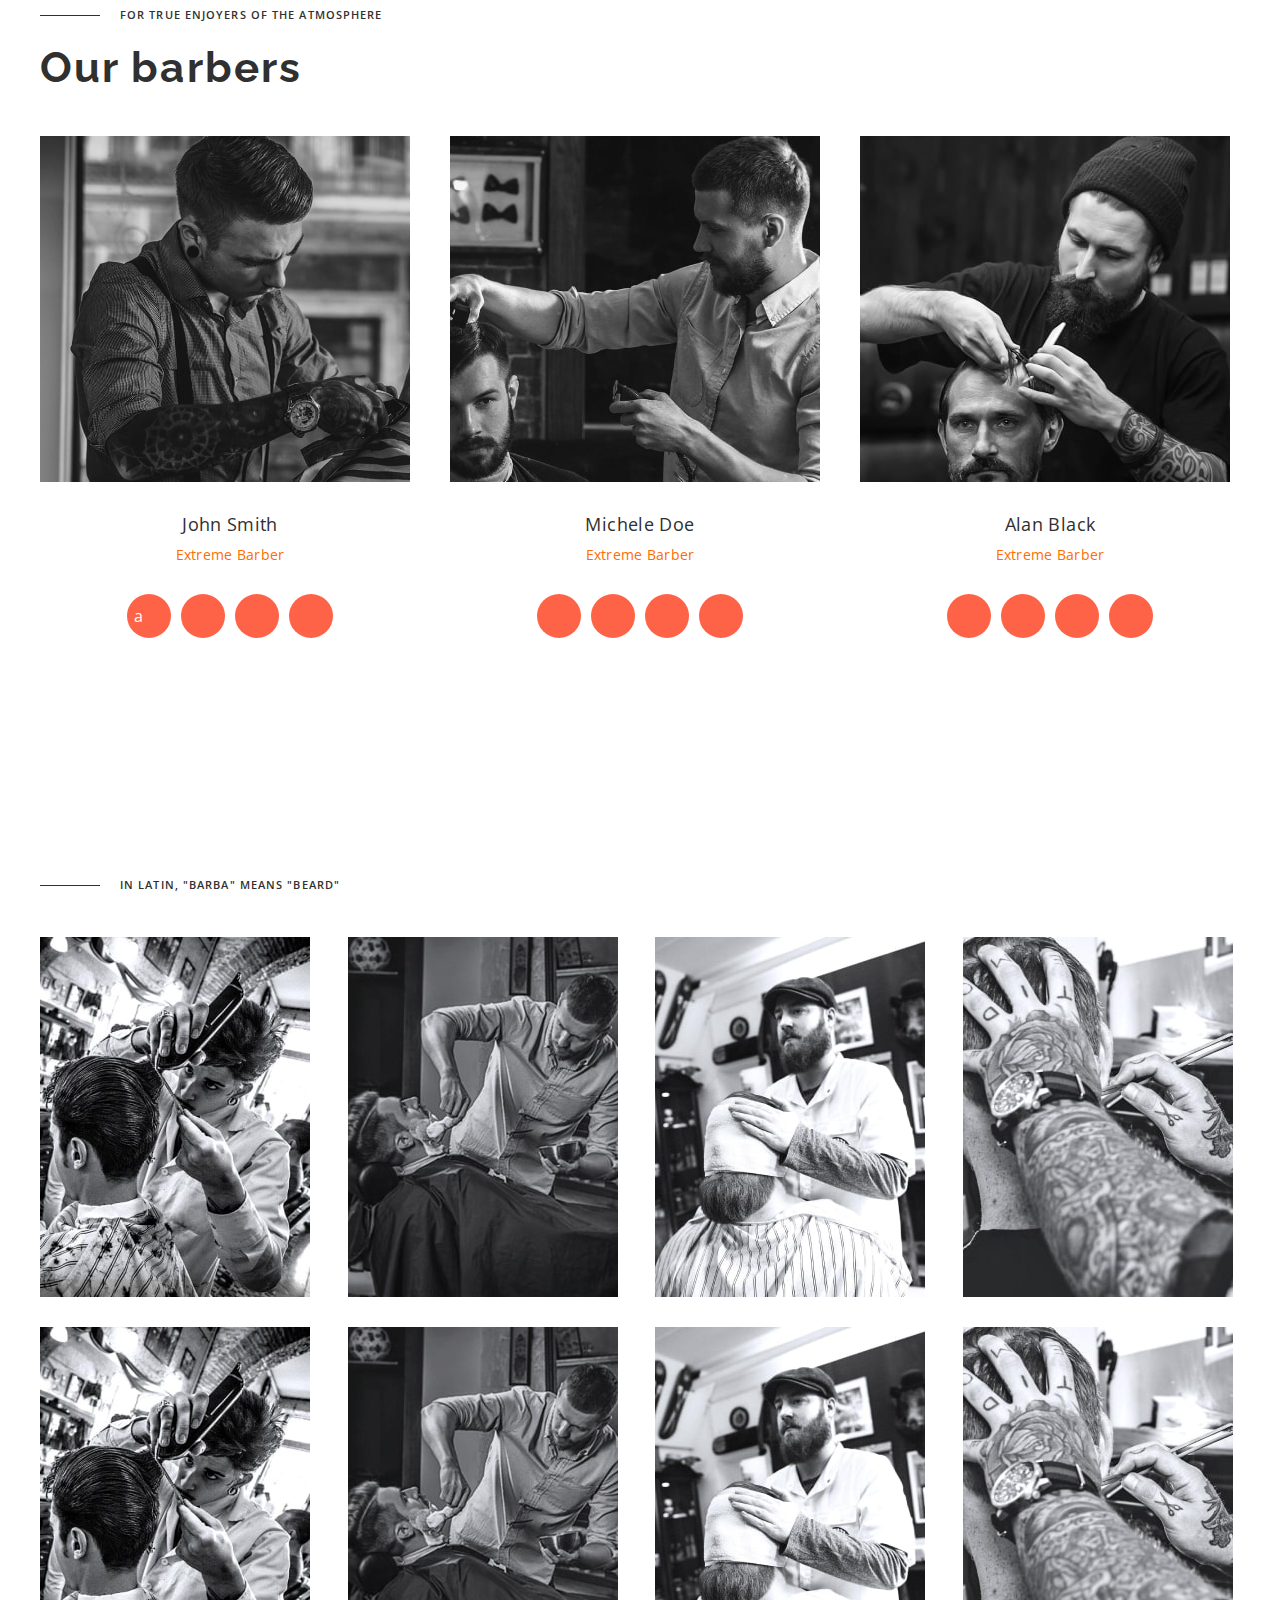
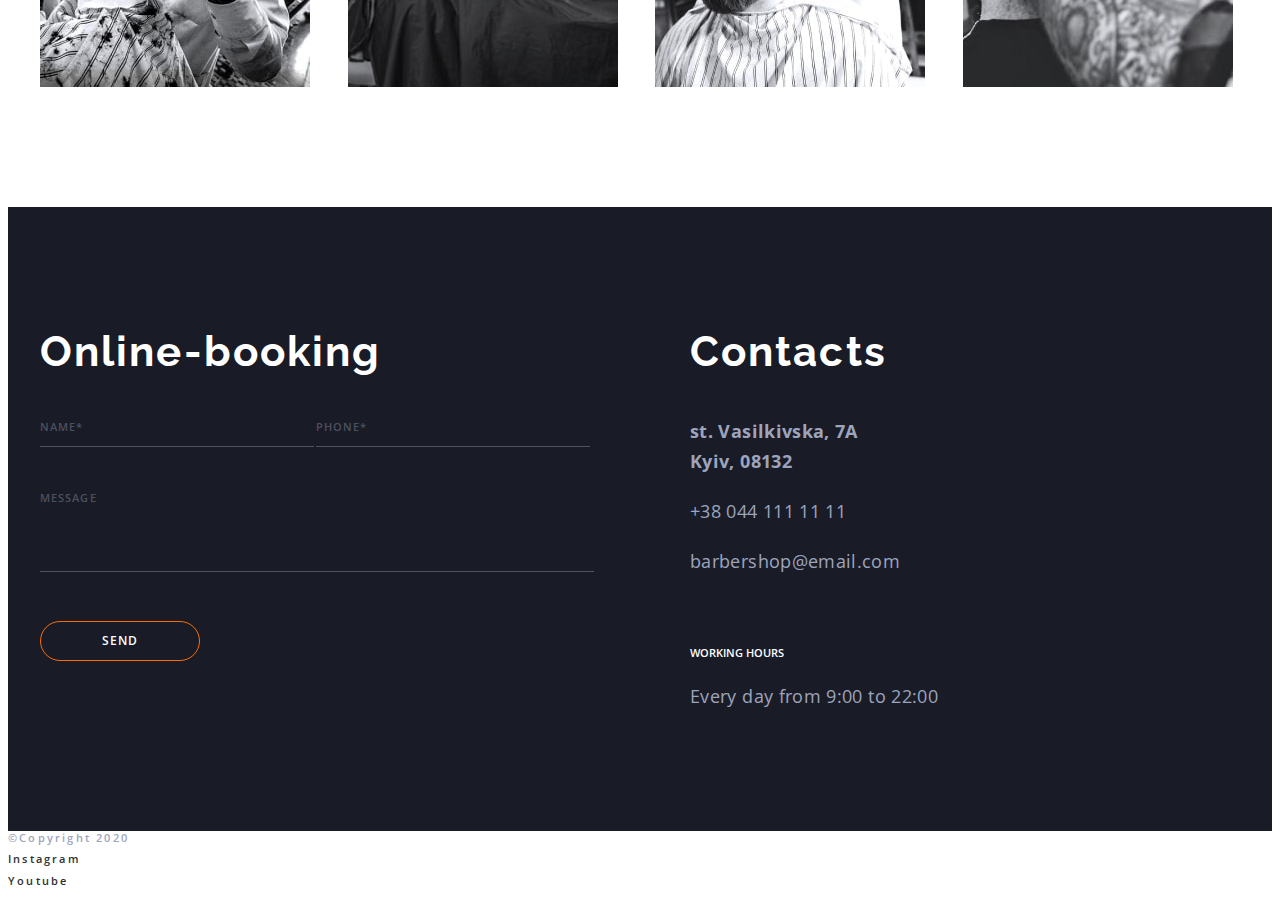
==== commit 94856ed4: "mod-7" ====
--- a/index.html
+++ b/index.html
@@ -18,67 +18,88 @@
       crossorigin="anonymous"
       referrerpolicy="no-referrer"
     />
-    <link rel="stylesheet" href="./css/style.css" />
+    <link
+      rel="stylesheet"
+      href="https://cdnjs.cloudflare.com/ajax/libs/animate.css/4.1.1/animate.min.css"
+    />
+    <link href="https://unpkg.com/aos@2.3.1/dist/aos.css" rel="stylesheet" />
+    <link rel="stylesheet" href="./css/main.min.css" />
   </head>
   <body>
+    <!-- <a href="" class="logo">Web<span class="logo__part logo__part--dark">Studio</span> </a> -->
     <header class="header">
-      <div class="container">
-        <nav>
-          <a class="header-logo" href="">
-            <img src="./images/logo.svg" alt="site logo" />
+      <div class="container header__container">
+        <nav class="navigation">
+          <a class="logo navigation__logo" href="">
+            <svg class="logo__icon" width="69" height="55">
+              <use href="./images/symbol-defs.svg#icon-logo"></use>
+            </svg>
           </a>
-          <ul class="header-list list">
-            <li class="header-item">
-              <a class="header-link link" href="./about.html">About</a>
-            </li>
-            <li class="header-item">
-              <a class="header-link link" href="https://www.google.com/"
+          <ul class="menu list">
+            <li class="menu__item">
+              <a class="menu__link link" href="./about.html">About</a>
+            </li>
+            <li class="menu__item">
+              <a class="menu__link link" href="https://www.google.com/"
                 >Services and prices</a
               >
             </li>
-            <li class="header-item">
-              <a class="header-link link" href="#barbers">Barbers</a>
-            </li>
-            <li class="header-item">
-              <a class="header-link link" href="https://www.google.com/"
+            <li class="menu__item">
+              <a class="menu__link link" href="#barbers">Barbers</a>
+            </li>
+            <li class="menu__item">
+              <a class="menu__link link" href="https://www.google.com/"
                 >Contacts</a
               >
             </li>
           </ul>
         </nav>
-        <a class="header-tel link" href="tel:+380441111111"
-          >+38 044 111 11 11</a
-        >
-        <button class="header-btn btn" type="button">Online-booking</button>
+        <div class="connect header__connect">
+          <a class="connect__tel link" href="tel:+380441111111"
+            >+38 044 111 11 11</a
+          >
+          <button
+            class="connect__btn btn btn--light"
+            data-modal-open
+            type="button"
+          >
+            On
+          </button>
+        </div>
       </div>
     </header>
     <main>
       <section class="hero">
-        <div class="container">
-          <ul class="hero-list list">
-            <li class="hero-item">
-              <a
-                class="hero-link link"
-                href=""
-                target="_blank"
-                rel="noopener noreferrer nofollow"
-                >Instagram</a
-              >
-            </li>
-            <li class="hero-item">
-              <a
-                class="hero-link link"
-                href=""
-                target="_blank"
-                rel="noopener noreferrer nofollow"
-                >Youtube</a
-              >
-            </li>
-          </ul>
-          <div class="hero-content">
-            <p class="hero-top-text top-text">A hair salon for men in Kyiv</p>
-            <h1 class="hero-title">BarberShop</h1>
-            <p class="hero-bottom-text">
+        <div class="container hero__container">
+          <div class="soc">
+            <ul class="soc__list list">
+              <li class="soc__item">
+                <a
+                  class="soc__link link"
+                  href=""
+                  target="_blank"
+                  rel="noopener noreferrer nofollow"
+                  >Instagram</a
+                >
+              </li>
+              <li class="soc__item">
+                <a
+                  class="soc__link link"
+                  href=""
+                  target="_blank"
+                  rel="noopener noreferrer nofollow"
+                  >Youtube</a
+                >
+              </li>
+            </ul>
+          </div>
+
+          <div class="hero__content">
+            <p class="hero__top-text top-text">A hair salon for men in Kyiv</p>
+            <h1 class="hero__title animate__animated animate__wobble">
+              BarberShop
+            </h1>
+            <p class="hero__bottom-text">
               We are experts in trendy men’s haircuts. We work quickly,
               carefully and with style.
             </p>
@@ -86,43 +107,47 @@
         </div>
       </section>
       <section class="about section">
-        <div class="container">
-          <ul class="about-list list">
-            <li class="about-item">
+        <div class="container about__container">
+          <ul class="picture-list list">
+            <li class="picture-list__item">
               <img
                 src="./images/about-img-1.jpeg"
                 alt="haircut"
                 width="270"
                 height="445"
-                class="about-image"
-              />
-            </li>
-            <li class="about-item">
+                class="picture-list__image"
+              />
+            </li>
+            <li class="picture-list__item">
               <img
                 src="./images/about-img-2.jpeg"
                 alt="haircut"
                 width="270"
                 height="445"
-                class="about-image"
+                class="picture-list__image"
               />
             </li>
           </ul>
-          <p class="about-top-text top-text">About</p>
-          <h2 class="about-title section-title">
-            Best Barbershop in your city
-          </h2>
-          <p class="about-bottom-text">
-            If you want to add more confidence to your image, you should
-            definitely visit us.
-          </p>
-          <p class="about-text">
-            We are a team that never stops at what has been achieved and are
-            thirsty for changes. And when you fall into the hands of our master,
-            you will never be the same again. We are a team that is always "on
-            the same wave" with clients. Therefore, we are always ready to
-            improve everyone who comes to us!
-          </p>
-          <button type="button" class="about-btn btn">Online-booking</button>
+          <div class="about__content">
+            <p class="about__top-text top-text">About</p>
+            <h2 class="about__title section-title" data-aos="fade-right">
+              Best Barbershop in your city
+            </h2>
+            <p class="about__bottom-text">
+              If you want to add more confidence to your image, you should
+              definitely visit us.
+            </p>
+            <p class="about__text">
+              We are a team that never stops at what has been achieved and are
+              thirsty for changes. And when you fall into the hands of our
+              master, you will never be the same again. We are a team that is
+              always "on the same wave" with clients. Therefore, we are always
+              ready to improve everyone who comes to us!
+            </p>
+            <button type="button" class="about__btn btn btn--dark">
+              Online-booking
+            </button>
+          </div>
         </div>
       </section>
       <section class="prices section">
@@ -130,49 +155,54 @@
           <p class="prices-top-text top-text">
             Spend your time with the best masters
           </p>
-          <h2 class="prices-title section-title">Services and prices</h2>
-          <ul class="prices-list list">
-            <li class="prices-item">
-              <p class="prices-item-text">Men’s haircut</p>
-              <p class="prices-item-text">from 300 uah.</p>
-            </li>
-            <li class="prices-item">
-              <p class="prices-item-text">Beard trim</p>
-              <p class="prices-item-text">from 300 uah.</p>
-            </li>
-            <li class="prices-item">
-              <p class="prices-item-text">Mustache trim</p>
-              <p class="prices-item-text">from 300 uah.</p>
-            </li>
-            <li class="prices-item">
-              <p class="prices-item-text">Straight razor shave</p>
-              <p class="prices-item-text">from 300 uah.</p>
-            </li>
-          </ul>
-          <ul class="prices-list list">
-            <li class="prices-item">
-              <p class="prices-item-text">Trainee’s haircut</p>
-              <p class="prices-item-text">from 300 uah.</p>
-            </li>
-            <li class="prices-item">
-              <p class="prices-item-text">Haircut under the nozzle</p>
-              <p class="prices-item-text">from 300 uah.</p>
-            </li>
-            <li class="prices-item">
-              <p class="prices-item-text">Children’s haircut (0-12 y.o.)</p>
-              <p class="prices-item-text">from 300 uah.</p>
-            </li>
-            <li class="prices-item">
-              <p class="prices-item-text">Camouflage of gray hair</p>
-              <p class="prices-item-text">from 300 uah.</p>
-            </li>
-          </ul>
+          <h2 class="prices-title section-title" data-aos="flip-right">
+            Services and prices
+          </h2>
+          <div class="prices-wrap">
+            <ul class="prices-list list">
+              <li class="prices-item">
+                <p class="prices-item-text">Men’s haircut</p>
+                <p class="prices-item-text">from 300 uah.</p>
+              </li>
+              <li class="prices-item">
+                <p class="prices-item-text">Beard trim</p>
+                <p class="prices-item-text">from 300 uah.</p>
+              </li>
+              <li class="prices-item">
+                <p class="prices-item-text">Mustache trim</p>
+                <p class="prices-item-text">from 300 uah.</p>
+              </li>
+              <li class="prices-item">
+                <p class="prices-item-text">Straight razor shave</p>
+                <p class="prices-item-text">from 300 uah.</p>
+              </li>
+            </ul>
+            <ul class="prices-list list">
+              <li class="prices-item">
+                <p class="prices-item-text">Trainee’s haircut</p>
+                <p class="prices-item-text">from 300 uah.</p>
+              </li>
+              <li class="prices-item">
+                <p class="prices-item-text">Haircut under the nozzle</p>
+                <p class="prices-item-text">from 300 uah.</p>
+              </li>
+              <li class="prices-item">
+                <p class="prices-item-text">Children’s haircut (0-12 y.o.)</p>
+                <p class="prices-item-text">from 300 uah.</p>
+              </li>
+              <li class="prices-item">
+                <p class="prices-item-text">Camouflage of gray hair</p>
+                <p class="prices-item-text">from 300 uah.</p>
+              </li>
+            </ul>
+          </div>
+
           <button class="prices-btn btn" type="button">Online-booking</button>
         </div>
       </section>
       <section class="benefits section">
-        <div class="container">
-          <ul class="benefits-list list">
+        <div class="container benefits-container">
+          <ul class="benefits-list list" data-aos="zoom-in-up">
             <li class="benefits-item">
               <span>600</span>
               <p class="benefits-item-text">Satisfied customers per day</p>
@@ -190,170 +220,278 @@
               <p class="benefits-item-text">Gifts for regular customers</p>
             </li>
           </ul>
-          <p class="benefits-top-text top-text">Old traditional school</p>
-          <h2 class="benefits-title section-title">¿Why people come to us?</h2>
-          <p class="benefits-bottom-text">
-            Only good things are said about us. But it's better to see and feel
-            1 time than read 10 times.
-          </p>
+          <div class="benefits-content">
+            <p class="benefits-top-text top-text">Old traditional school</p>
+            <h2 class="benefits-title section-title">
+              ¿Why people come to us?
+            </h2>
+            <p class="benefits-bottom-text">
+              Only good things are said about us. But it's better to see and
+              feel 1 time than read 10 times.
+            </p>
+          </div>
         </div>
       </section>
       <section class="barbers section" id="barbers">
         <div class="container">
-          <p class="barbers-top-text top-text">
+          <p class="barbers__top-text top-text">
             For true enjoyers of the atmosphere
           </p>
-          <h2 class="barbers-title section-title">Our barbers</h2>
-          <ul class="barbers-list list">
-            <li class="barbers-item">
-              <img
-                src="./images/barbers-img-1.jpeg"
+          <h2 class="barbers__title section-title">Our barbers</h2>
+          <ul class="cards list">
+            <li class="cards__item">
+              <div class="cards__top-wrap">
+                <img
+                  src="./images/barbers-img-1.jpeg"
+                  alt="haircut"
+                  width="370"
+                  height="346"
+                />
+                <p class="cards__cover-text">
+                  Lorem ipsum dolor sit amet consectetur adipisicing elit.
+                  Quisquam possimus doloribus quam voluptates dolores
+                  consequatur ab nulla illum error quos earum, facere odit
+                </p>
+              </div>
+
+              <div class="cards__item-content">
+                <h3 class="cards__item-title">John Smith</h3>
+                <p class="cards__item-text">Extreme Barber</p>
+                <ul class="socials">
+                  <li class="socials__item">
+                    <a class="socials__link" href=""
+                      >a
+                      <svg class="socials__icon" width="20" height="20">
+                        <use
+                          href="./images/symbol-defs.svg#icon-instagram"
+                        ></use>
+                      </svg>
+                    </a>
+                  </li>
+                  <li class="socials__item">
+                    <a class="socials__link" href="">
+                      <svg class="socials__icon" width="20" height="20">
+                        <use
+                          href="./images/symbol-defs.svg#icon-facebook"
+                        ></use>
+                      </svg>
+                    </a>
+                  </li>
+                  <li class="socials__item">
+                    <a class="socials__link" href="">
+                      <svg class="socials__icon" width="20" height="20">
+                        <use href="./images/symbol-defs.svg#icon-twitter"></use>
+                      </svg>
+                    </a>
+                  </li>
+                  <li class="socials__item">
+                    <a class="socials__link" href="">
+                      <svg class="socials__icon" width="20" height="20">
+                        <use
+                          href="./images/symbol-defs.svg#icon-linkedin"
+                        ></use>
+                      </svg>
+                    </a>
+                  </li>
+                </ul>
+              </div>
+            </li>
+            <li class="cards__item">
+              <img
+                src="./images/barbers-img-2.jpeg"
                 alt="haircut"
                 width="370"
                 height="346"
               />
-              <div class="barbers-item-content">
-                <h3 class="barbers-item-title">John Smith</h3>
-                <p class="barbers-item-text">Extreme Barber</p>
-                <ul class="barbers-soc-list">
-                  <li class="barbers-soc-item">
-                    <a class="barbers-soc-link" href=""></a>
-                  </li>
-                  <li class="barbers-soc-item">
-                    <a class="barbers-soc-link" href=""></a>
-                  </li>
-                  <li class="barbers-soc-item">
-                    <a class="barbers-soc-link" href=""></a>
-                  </li>
-                  <li class="barbers-soc-item">
-                    <a class="barbers-soc-link" href=""></a>
+              <div class="cards__item-content">
+                <h3 class="cards__item-title">Michele Doe</h3>
+                <p class="cards__item-text">Extreme Barber</p>
+                <ul class="socials">
+                  <li class="socials__item">
+                    <a class="socials__link" href=""></a>
+                  </li>
+                  <li class="socials__item">
+                    <a class="socials__link" href=""></a>
+                  </li>
+                  <li class="socials__item">
+                    <a class="socials__link" href=""></a>
+                  </li>
+                  <li class="socials__item">
+                    <a class="socials__link" href=""></a>
                   </li>
                 </ul>
               </div>
             </li>
-            <li class="barbers-item">
-              <img
-                src="./images/barbers-img-2.jpeg"
+            <li class="cards__item">
+              <img
+                src="./images/barbers-img-3.jpeg"
                 alt="haircut"
                 width="370"
                 height="346"
               />
-              <div class="barbers-item-content">
-                <h3 class="barbers-item-title">Michele Doe</h3>
-                <p class="barbers-item-text">Extreme Barber</p>
-                <ul class="barbers-soc-list">
-                  <li class="barbers-soc-item">
-                    <a class="barbers-soc-link" href=""></a>
-                  </li>
-                  <li class="barbers-soc-item">
-                    <a class="barbers-soc-link" href=""></a>
-                  </li>
-                  <li class="barbers-soc-item">
-                    <a class="barbers-soc-link" href=""></a>
-                  </li>
-                  <li class="barbers-soc-item">
-                    <a class="barbers-soc-link" href=""></a>
+              <div class="cards__item-content">
+                <h3 class="cards__item-title">Alan Black</h3>
+                <p class="cards__item-text">Extreme Barber</p>
+                <ul class="socials">
+                  <li class="socials__item">
+                    <a class="socials__link" href=""></a>
+                  </li>
+                  <li class="socials__item">
+                    <a class="socials__link" href=""></a>
+                  </li>
+                  <li class="socials__item">
+                    <a class="socials__link" href=""></a>
+                  </li>
+                  <li class="socials__item">
+                    <a class="socials__link" href=""></a>
                   </li>
                 </ul>
               </div>
             </li>
-            <li class="barbers-item">
-              <img
-                src="./images/barbers-img-3.jpeg"
-                alt="haircut"
-                width="370"
-                height="346"
-              />
-              <div class="barbers-item-content">
-                <h3 class="barbers-item-title">Alan Black</h3>
-                <p class="barbers-item-text">Extreme Barber</p>
-                <ul class="barbers-soc-list">
-                  <li class="barbers-soc-item">
-                    <a class="barbers-soc-link" href=""></a>
-                  </li>
-                  <li class="barbers-soc-item">
-                    <a class="barbers-soc-link" href=""></a>
-                  </li>
-                  <li class="barbers-soc-item">
-                    <a class="barbers-soc-link" href=""></a>
-                  </li>
-                  <li class="barbers-soc-item">
-                    <a class="barbers-soc-link" href=""></a>
-                  </li>
-                </ul>
+          </ul>
+        </div>
+      </section>
+      <section class="gallery section">
+        <div class="container">
+          <p class="gallery-top-text top-text">
+            In Latin, "barba" means "beard"
+          </p>
+          <h2 class="visually-hidden">Gallary</h2>
+          <ul class="gallery-list list">
+            <li class="gallery-item">
+              <img
+                src="./images/gallery-img-1.jpeg"
+                alt="haircut"
+                width="270"
+                height="360"
+              />
+            </li>
+            <li class="gallery-item">
+              <img
+                src="./images/gallery-img-2.jpeg"
+                alt="haircut"
+                width="270"
+                height="360"
+              />
+            </li>
+            <li class="gallery-item">
+              <img
+                src="./images/gallery-img-3.jpeg"
+                alt="haircut"
+                width="270"
+                height="360"
+              />
+            </li>
+            <li class="gallery-item">
+              <img
+                src="./images/gallery-img-4.jpeg"
+                alt="haircut"
+                width="270"
+                height="360"
+              />
+            </li>
+            <li class="gallery-item">
+              <img
+                src="./images/gallery-img-1.jpeg"
+                alt="haircut"
+                width="270"
+                height="360"
+              />
+            </li>
+            <li class="gallery-item">
+              <img
+                src="./images/gallery-img-2.jpeg"
+                alt="haircut"
+                width="270"
+                height="360"
+              />
+            </li>
+            <li class="gallery-item">
+              <img
+                src="./images/gallery-img-3.jpeg"
+                alt="haircut"
+                width="270"
+                height="360"
+              />
+            </li>
+            <li class="gallery-item">
+              <img
+                src="./images/gallery-img-4.jpeg"
+                alt="haircut"
+                width="270"
+                height="360"
+              />
+            </li>
+          </ul>
+        </div>
+      </section>
+      <div class="contact-wrap">
+        <div class="container contact-container">
+          <section class="online section">
+            <h2 class="online-title section-title">Online-booking</h2>
+
+            <form class="online-form">
+              <div class="online-input-wrap">
+                <input
+                  type="text"
+                  class="online-input online-item"
+                  name="online-name"
+                  id="online-name"
+                  placeholder=" "
+                />
+                <label for="online-name" class="online-label">Name*</label>
               </div>
-            </li>
-          </ul>
-        </div>
-      </section>
-      <section class="gallery">
-        <p class="gallery-top-text top-text">In Latin, "barba" means "beard"</p>
-        <h2 class="visually-hidden">Gallary</h2>
-        <ul class="gallery-list list">
-          <li class="gallery-item">
-            <img
-              src="./images/gallery-img-1.jpeg"
-              alt="haircut"
-              width="270"
-              height="360"
-            />
-          </li>
-          <li class="gallery-item">
-            <img
-              src="./images/gallery-img-2.jpeg"
-              alt="haircut"
-              width="270"
-              height="360"
-            />
-          </li>
-          <li class="gallery-item">
-            <img
-              src="./images/gallery-img-3.jpeg"
-              alt="haircut"
-              width="270"
-              height="360"
-            />
-          </li>
-          <li class="gallery-item">
-            <img
-              src="./images/gallery-img-4.jpeg"
-              alt="haircut"
-              width="270"
-              height="360"
-            />
-          </li>
-        </ul>
-      </section>
-      <section class="online">
-        <h2 class="online-title section-title">Online-booking</h2>
-      </section>
-      <section class="contacts">
-        <h2 class="contacts-title section-title">Contacts</h2>
-        <address class="contacts-address">
-          <a
-            class="contacts-address-link link"
-            href="https://goo.gl/maps/N3SJhYBWHiCtH9j89"
-            target="_blank"
-            rel="noopener noreferrer nofollow"
-            >st. Vasilkivska, 7A<br />
-            Kyiv, 08132</a
-          >
-          <ul class="contacts-list list">
-            <li class="contacts-item">
-              <a class="contacts-link link" href="tel:+380441111111"
-                >+38 044 111 11 11</a
+              <div class="online-input-wrap">
+                <input
+                  type="tel"
+                  class="online-input online-item"
+                  name="online-tel"
+                  id="online-tel"
+                  placeholder=" "
+                />
+                <label for="online-tel" class="online-label">Phone*</label>
+              </div>
+              <div class="online-area-wrap">
+                <textarea
+                  name="online-mess"
+                  class="online-text online-item"
+                  placeholder=" "
+                  id="online-mess"
+                ></textarea>
+                <label for="online-mess" class="online-label">Message</label>
+              </div>
+              <button type="submit" class="btn online-btn">Send</button>
+            </form>
+          </section>
+          <section class="contacts section">
+            <h2 class="contacts-title section-title">Contacts</h2>
+            <address class="contacts-address">
+              <a
+                class="contacts-address-link link"
+                href="https://goo.gl/maps/N3SJhYBWHiCtH9j89"
+                target="_blank"
+                rel="noopener noreferrer nofollow"
+                >st. Vasilkivska, 7A<br />
+                Kyiv, 08132</a
               >
-            </li>
-            <li class="contacts-item">
-              <a class="contacts-link" href="mailto:barbershop@email.com"
-                >barbershop@email.com</a
-              >
-            </li>
-          </ul>
-        </address>
-        <p class="contacts-subtitle">Working hours</p>
-        <p class="contacts-schedule">Every day from 9:00 to 22:00</p>
-      </section>
+              <ul class="contacts-list list">
+                <li class="contacts-item">
+                  <a class="contacts-link link" href="tel:+380441111111"
+                    >+38 044 111 11 11</a
+                  >
+                </li>
+                <li class="contacts-item">
+                  <a class="contacts-link" href="mailto:barbershop@email.com"
+                    >barbershop@email.com</a
+                  >
+                </li>
+              </ul>
+            </address>
+            <p class="contacts-subtitle">Working hours</p>
+            <p class="contacts-schedule">Every day from 9:00 to 22:00</p>
+          </section>
+        </div>
+      </div>
     </main>
     <footer class="footer">
       <p class="footer-copy">&#169;Copyright 2020</p>
@@ -378,5 +516,112 @@
         </li>
       </ul>
     </footer>
+    <div class="backdrop is-hidden" data-modal>
+      <div class="modal">
+        <button type="button" class="modal-btn" data-modal-close>
+          <svg class="modal-close-icon" width="18" height="18">
+            <use href="./images/symbol-defs.svg#icon-close"></use>
+          </svg>
+        </button>
+        <p class="modal-title">Заголовок модального вікна</p>
+        <form>
+          <label>
+            <span class="modal-label-text">Введіть імя</span>
+            <span class="input-wrap">
+              <input
+                type="text"
+                class="modal-input"
+                name="user-name"
+                placeholder="Микола"
+                required
+              />
+              <svg class="modal-input-icon" width="18" height="18">
+                <use href="./images/symbol-defs.svg#icon-person"></use>
+              </svg>
+            </span>
+          </label>
+          <div class="modal-field">
+            <label for="user-email" class="modal-label">Введіть пошту</label>
+            <div class="input-wrap">
+              <input
+                type="email"
+                class="modal-input"
+                name="user-email"
+                placeholder="test@mail.com"
+                id="user-email"
+              />
+              <svg class="modal-input-icon" width="18" height="18">
+                <use href="./images/symbol-defs.svg#icon-person"></use>
+              </svg>
+            </div>
+          </div>
+          <input
+            type="tel"
+            class="modal-input"
+            placeholder="+380 (96) 111-11-11"
+            name="user-tel"
+            required
+          />
+          <div class="modal-field">
+            <label for="user-text" class="modal-label">Введіть коментар</label>
+            <textarea
+              name="user-text"
+              id="user-text"
+              class="modal-comment"
+              placeholder="Коммент"
+            ></textarea>
+          </div>
+          <div class="modal-field">
+            <input
+              type="checkbox"
+              class="input-check visually-hidden"
+              name="privacy"
+              value="true"
+              id="privacy"
+            />
+            <label for="privacy" class="check-text">
+              <span>
+                <svg class="check-icon" width="16" height="15">
+                  <use href="./images/symbol-defs.svg#icon-che1"></use>
+                </svg>
+              </span>
+              Політика користування</label
+            >
+          </div>
+
+          <ul class="filter-list">
+            <li>
+              <input
+                type="radio"
+                name="filter"
+                id="all"
+                class="filter-btn visually-hidden"
+              /><label for="all" class="filter-text">All</label>
+            </li>
+            <li>
+              <input
+                type="radio"
+                name="filter"
+                id="aps"
+                class="filter-btn visually-hidden"
+              /><label for="aps" class="filter-text">Aps</label>
+            </li>
+            <li>
+              <input
+                type="radio"
+                name="filter"
+                id="design"
+                class="filter-btn visually-hidden"
+              /><label for="design" class="filter-text">Design</label>
+            </li>
+          </ul>
+        </form>
+      </div>
+    </div>
+    <script src="https://unpkg.com/aos@2.3.1/dist/aos.js"></script>
+    <script>
+      AOS.init();
+    </script>
+    <script src="./js/modal.js"></script>
   </body>
 </html>
--- a/css/main.min.css
+++ b/css/main.min.css
@@ -0,0 +1 @@
+:root{--main-title-color: #ffffff;--main-btn-color: #ffffff;--second-title-color: #303030;--second-btn-color: #303030;--accent-color: #ff6c00;--typical-lh: 1.36;--main-font: "Open Sans", sans-serif}p,h1,h2,h3,h4,h5,h6{margin:0}ul,ol{margin:0;padding-left:0;list-style:none}button{cursor:pointer}address{font-style:normal}a{color:currentColor;text-decoration:none}img{display:block}.socials__link,.soc__list,.header__container,.navigation,.check-text span,.check-text,.modal-btn,.top-text{display:flex;align-items:center}body{font-family:var(--main-font)}.list{list-style:none}.link{text-decoration:none}.visually-hidden{position:absolute;white-space:nowrap;width:1px;height:1px;overflow:hidden;border:0;padding:0;clip:rect(0 0 0 0);-webkit-clip-path:inset(50%);clip-path:inset(50%);margin:-1px}.container{width:1200px;padding-left:15px;padding-right:15px;margin:0 auto}.btn{font-family:inherit;line-height:1.33;letter-spacing:.09em;font-weight:600;font-size:12px;text-transform:uppercase;cursor:pointer;border:1px solid #ff6c00;border-radius:25px;background-color:rgba(0,0,0,0);min-width:160px;height:40px;transition:color 300ms linear,background-color 300ms linear}.btn:hover,.btn:focus{background-color:var(--accent-color);color:var(--main-btn-color)}.btn--light{color:var(--main-btn-color)}.btn--dark{color:var(--second-btn-color)}.section{padding-top:120px;padding-bottom:120px}.section-title{font-family:"Raleway",sans-serif;font-weight:700;font-size:42px;line-height:1.17;letter-spacing:.05em}.top-text{line-height:var(--typical-lh);letter-spacing:.1em;font-weight:600;font-size:11px;text-transform:uppercase;gap:20px}.top-text::before{content:"";width:60px;height:1px;background-color:currentColor}.backdrop{position:fixed;top:0;width:100%;height:100%;background-color:rgba(48,48,48,.5019607843);transition:opacity 300ms linear,visibility 300ms linear}.modal{width:500px;min-height:500px;background-color:#fff;position:absolute;top:50%;left:50%;transform:translate(-50%, -50%) scale(1);transition:transform 300ms linear;padding:40px}.backdrop.is-hidden .modal{transform:translate(-50%, -50%) scale(0)}.modal-btn{width:30px;height:30px;border:1px solid #909090;border-radius:50%;background-color:rgba(0,0,0,0);position:absolute;right:10px;top:10px;justify-content:center;padding:0;cursor:pointer}.is-hidden{opacity:0;visibility:hidden;pointer-events:none}.modal-title{font-size:18px;font-weight:600;text-align:center;margin-bottom:20px}.modal-field{margin-bottom:15px}.input-wrap{position:relative}.modal-input{width:100%;height:45px;border:1px solid #555;border-radius:5px;font-size:14px;color:#7661ca;padding-left:35px;outline:rgba(0,0,0,0)}.modal-input:focus{border:1px solid var(--accent-color)}.modal-input::-moz-placeholder{font-size:14px;color:#40e0d0}.modal-input:-ms-input-placeholder{font-size:14px;color:#40e0d0}.modal-input::placeholder{font-size:14px;color:#40e0d0}.modal-input:not(:focus):not(:-moz-placeholder-shown):valid{background-color:rgba(0,128,0,.307)}.modal-input:not(:focus):not(:-ms-input-placeholder):valid{background-color:rgba(0,128,0,.307)}.modal-input:not(:focus):not(:placeholder-shown):valid{background-color:rgba(0,128,0,.307)}.modal-input:not(:focus):not(:-moz-placeholder-shown):invalid{background-color:rgba(128,45,0,.307)}.modal-input:not(:focus):not(:-ms-input-placeholder):invalid{background-color:rgba(128,45,0,.307)}.modal-input:not(:focus):not(:placeholder-shown):invalid{background-color:rgba(128,45,0,.307)}.modal-input-icon{position:absolute;top:50%;transform:translateY(-50%);left:5px}.modal-input:focus+.modal-input-icon{fill:var(--accent-color)}.modal-label-text,.modal-label{font-size:12px;margin-bottom:5px;display:block}.modal-comment{width:100%;height:100px;border:1px solid #555;border-radius:5px;resize:none;padding:10px}.modal-comment::-moz-placeholder{font-size:14px;color:#40e0d0}.modal-comment:-ms-input-placeholder{font-size:14px;color:#40e0d0}.modal-comment::placeholder{font-size:14px;color:#40e0d0}.check-text{font-size:14px;color:#909090;position:relative}.check-text span{width:16px;height:15px;border:2px solid #111319;border-radius:2px;margin-right:5px;justify-content:center;fill:rgba(0,0,0,0)}.input-check:checked+.check-text span{background-color:var(--accent-color);border-color:rgba(0,0,0,0);fill:#5bd67c}.input-check:focus+.check-text span{border-color:var(--accent-color)}.filter-list{display:flex;justify-content:center;gap:10px}.filter-text{background-color:#faebd7;padding:6px 22px;border-radius:3px;cursor:pointer}.filter-btn:checked+.filter-text{background-color:var(--accent-color);color:#fff}.header{position:absolute;width:100%;padding-top:32px;padding-bottom:32px}.navigation__logo{margin-right:131px}.menu{display:flex;gap:30px}.menu__link,.connect__tel{font-weight:600;font-size:12px;line-height:1.33;letter-spacing:.1em;color:#fff}.menu__link{transition:color 300ms linear}.menu__link:hover,.menu__link:focus{color:#ff6c00}.header__connect{margin-left:auto}.connect__btn{margin-left:40px}.hero__container{display:flex}.soc{width:100px;display:flex;align-items:flex-end;padding-left:27px;padding-bottom:40px}.soc__list{transform-origin:bottom left;transform:rotate(-90deg) translateY(100%);gap:40px}.soc__list::before{content:"";width:60px;height:1px;background-color:#303030}.soc__link{font-weight:600;font-size:11px;line-height:var(--typical-lh);letter-spacing:.2em;color:#303030}.soc__link:hover,.soc__link:focus{color:#ff6c00}.hero__content{padding:272px 100px 208px 100px;background-color:#7661ca;background-image:linear-gradient(rgba(25, 28, 38, 0.2), rgba(25, 28, 38, 0.2)),url(../images/hero-bg.jpeg);background-repeat:no-repeat;background-position:center;background-size:cover;flex-grow:1}.hero__top-text{color:rgba(157,164,189,.6);margin-bottom:20px}.hero__top-text::before{background-color:rgba(157,164,189,.6)}.hero__title{font-family:"Raleway",sans-serif;font-weight:700;font-size:72px;line-height:1.18;letter-spacing:.05em;color:#fff;margin-bottom:20px;display:flex;align-items:baseline}.hero__title:hover::before{color:green}.hero__title::before{content:"🔥";font-size:40px;width:40px;height:40px;background-size:cover}.hero__title::after{content:"!"}.hero__bottom-text{font-size:18px;line-height:1.67;letter-spacing:.02em;color:#9da4bd;max-width:360px}.picture-list{display:flex;gap:30px}.about__container{display:flex;gap:30px}.about__content{max-width:470px}.about__top-text{color:#303030;margin-bottom:20px}.about__title{color:#303030;margin-bottom:20px}.about__bottom-text{font-size:18px;line-height:1.67;letter-spacing:.02em;color:#555;margin-bottom:20px}.about__text{font-size:14px;line-height:1.86;letter-spacing:.02em;color:#555;margin-bottom:42px}.prices{background-color:#111319;background-image:url(../images/prices-bg.png);background-repeat:no-repeat;background-position:center;background-size:cover}.prices-wrap{display:flex;justify-content:space-between}.prices-top-text{color:rgba(157,164,189,.6);margin-bottom:20px}.prices-title{color:#fff;margin-bottom:44px}.prices-list{padding:30px 20px;width:calc((100% - 30px)/2)}.prices-list:first-child{background:linear-gradient(180deg, #171a24 0%, rgba(23, 26, 36, 0.2) 100%)}.prices-list:last-child{background:linear-gradient(180deg, #090b13 0%, rgba(9, 11, 19, 0.2) 100%)}.prices-item{display:flex;justify-content:space-between;margin-bottom:20px;align-items:baseline;gap:12px}.prices-item::after{content:"";flex-grow:1;height:1px;background-color:rgba(157,164,189,.12)}.prices-item:last-child{margin-bottom:0}.prices-item-text{font-size:18px;line-height:1.67;letter-spacing:.02em;color:#9da4bd}.prices-item-text:last-child{order:1}.prices-btn{color:#fff;margin:0 auto;display:block;margin-top:44px}.benefits-container{display:flex;padding-left:100px;gap:130px}.benefits-content{max-width:500px;padding-top:9px}.benefits-list{display:flex;width:370px;flex-wrap:wrap}.benefits-item{width:170px;height:133px;padding:20px 24px;text-align:center;background-color:#f7f7f7}.benefits-item:nth-child(odd){margin-right:30px}.benefits-item:nth-child(even){margin-top:30px}.benefits-item span{font-weight:700;font-size:42px;line-height:1.3571428571;letter-spacing:.05em;color:#303030}.benefits-item-text{font-weight:600;font-size:11px;line-height:var(--typical-lh);text-align:center;color:#303030}.benefits-top-text{color:#303030;margin-bottom:20px}.benefits-title{color:var(--second-title-color);margin-bottom:20px;max-width:430px}.benefits-bottom-text{font-size:18px;line-height:1.67;letter-spacing:.02em;color:#555}.barbers__top-text{color:#303030;margin-bottom:20px}.barbers__title{color:var(--second-title-color);margin-bottom:44px}.cards{display:flex;gap:30px}.cards__item{width:calc((100% - 60px)/3)}.cards__top-wrap{position:relative;overflow:hidden}.cards__cover-text{position:absolute;top:0;left:0;color:#fff;font-weight:600;line-height:1.6;background-color:rgba(255,106,0,.521);padding:40px;height:100%;transform:translateY(100%);transition:transform 300ms linear;overflow:auto}.cards__item:hover .cards__cover-text{transform:translateY(0)}.cards__item-content{padding-top:30px}.cards__item-title{font-weight:400;font-size:18px;line-height:1.3888888889;text-align:center;letter-spacing:.02em;color:#303030;margin-bottom:8px}.cards__item-text{font-size:14px;line-height:1.3571428571;text-align:center;letter-spacing:.02em;color:var(--accent-color);margin-bottom:30px}.socials{display:flex;justify-content:center;gap:10px}.socials__link{width:44px;height:44px;border-radius:50%;background-color:tomato;justify-content:center;color:#fff;transition:background-color 300ms linear}.socials__link:hover,.socials__link:focus{background-color:teal}.socials__icon{fill:#fff;transition:fill 300ms linear}.socials__link:hover .socials__icon,.socials__link:focus .socials__icon{fill:#ff00b7}.gallery-top-text{color:#303030;margin-bottom:44px}.gallery-list{display:flex;flex-wrap:wrap;gap:30px}.gallery-item{width:calc((100% - 90px)/4)}.contact-wrap{background-color:#191c26;background-image:url(../images/contacts-bg.png);background-repeat:no-repeat;background-position:right;background-size:calc(50% - 15px) 100%;max-width:1600px;margin:0 auto}.contact-container{display:flex;justify-content:space-between}.online{width:calc(50% - 15px)}.online-title{color:var(--main-title-color);margin-bottom:44px}.online-form{display:flex;justify-content:space-between;flex-wrap:wrap}.online-input-wrap{position:relative}.online-area-wrap{width:100%;position:relative}.online-label{position:absolute;top:0;left:0;font-weight:600;font-size:11px;line-height:1.36;letter-spacing:.1em;text-transform:uppercase;color:rgba(157,164,189,.4);transition:transform 250ms linear}.online-item:not(:-moz-placeholder-shown)+.online-label{transform:translateY(-100%)}.online-item:not(:-ms-input-placeholder)+.online-label{transform:translateY(-100%)}.online-item:focus+.online-label,.online-item:not(:placeholder-shown)+.online-label{transform:translateY(-100%)}.online-input{width:270px;height:24px;margin-bottom:44px}.online-item{background-color:rgba(0,0,0,0);border:none;border-bottom:1px solid rgba(157,164,189,.4);outline:rgba(0,0,0,0);color:#f7f7f7}.online-item:focus{border-color:#fff}.online-text{width:100%;height:76px;margin-bottom:44px;resize:none}.online-btn{color:var(--main-btn-color)}.contacts{width:calc(50% - 15px);padding-left:100px}.contacts-title{color:var(--main-title-color);margin-bottom:40px}.contacts-address{font-style:normal;margin-bottom:70px}.contacts-address-link{font-weight:700;font-size:18px;line-height:1.67;letter-spacing:.02em;color:#9da4bd;margin-bottom:20px;display:block}.contacts-item+.contacts-item{margin-top:20px}.contacts-link{font-size:18px;line-height:1.67;letter-spacing:.02em;color:#9da4bd}.contacts-subtitle{font-weight:600;font-size:11px;line-height:var(--typical-lh);text-transform:uppercase;color:#fff;margin-bottom:20px}.contacts-schedule{font-size:18px;line-height:1.67;letter-spacing:.02em;color:#9da4bd}.footer-copy{font-weight:600;font-size:11px;line-height:1.36;letter-spacing:.2em;color:#9da4bd}.footer-link{font-weight:600;font-size:11px;line-height:1.36;letter-spacing:.2em;color:#303030}.footer-link:hover,.footer-link:focus{color:#ff6c00}/*# sourceMappingURL=main.min.css.map */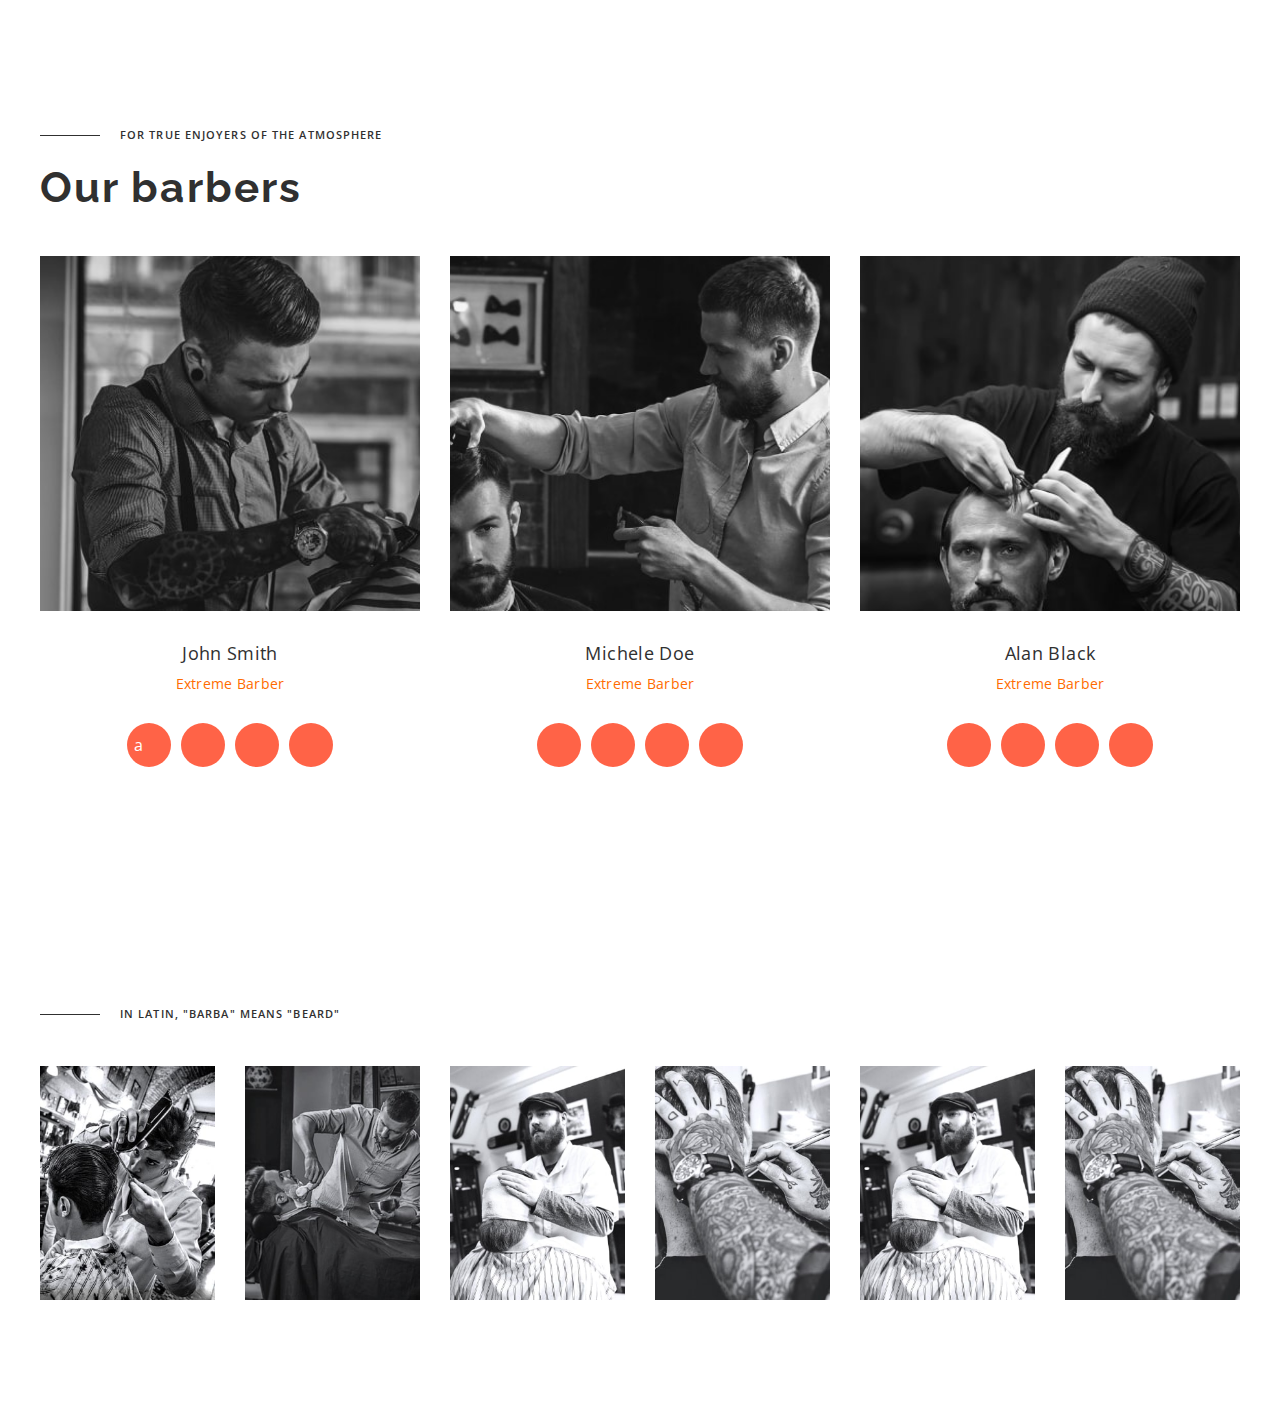
==== commit ca1f863c: "mod-8" ====
--- a/index.html
+++ b/index.html
@@ -27,7 +27,7 @@
   </head>
   <body>
     <!-- <a href="" class="logo">Web<span class="logo__part logo__part--dark">Studio</span> </a> -->
-    <header class="header">
+    <!-- <header class="header">
       <div class="container header__container">
         <nav class="navigation">
           <a class="logo navigation__logo" href="">
@@ -67,9 +67,9 @@
           </button>
         </div>
       </div>
-    </header>
+    </header> -->
     <main>
-      <section class="hero">
+      <!-- <section class="hero">
         <div class="container hero__container">
           <div class="soc">
             <ul class="soc__list list">
@@ -105,8 +105,8 @@
             </p>
           </div>
         </div>
-      </section>
-      <section class="about section">
+      </section> -->
+      <!-- <section class="about section">
         <div class="container about__container">
           <ul class="picture-list list">
             <li class="picture-list__item">
@@ -149,8 +149,8 @@
             </button>
           </div>
         </div>
-      </section>
-      <section class="prices section">
+      </section> -->
+      <!-- <section class="prices section">
         <div class="container">
           <p class="prices-top-text top-text">
             Spend your time with the best masters
@@ -199,8 +199,8 @@
 
           <button class="prices-btn btn" type="button">Online-booking</button>
         </div>
-      </section>
-      <section class="benefits section">
+      </section> -->
+      <!-- <section class="benefits section">
         <div class="container benefits-container">
           <ul class="benefits-list list" data-aos="zoom-in-up">
             <li class="benefits-item">
@@ -231,7 +231,7 @@
             </p>
           </div>
         </div>
-      </section>
+      </section> -->
       <section class="barbers section" id="barbers">
         <div class="container">
           <p class="barbers__top-text top-text">
@@ -392,7 +392,7 @@
             </li>
             <li class="gallery-item">
               <img
-                src="./images/gallery-img-1.jpeg"
+                src="./images/gallery-img-3.jpeg"
                 alt="haircut"
                 width="270"
                 height="360"
@@ -400,32 +400,16 @@
             </li>
             <li class="gallery-item">
               <img
-                src="./images/gallery-img-2.jpeg"
+                src="./images/gallery-img-4.jpeg"
                 alt="haircut"
                 width="270"
                 height="360"
               />
             </li>
-            <li class="gallery-item">
-              <img
-                src="./images/gallery-img-3.jpeg"
-                alt="haircut"
-                width="270"
-                height="360"
-              />
-            </li>
-            <li class="gallery-item">
-              <img
-                src="./images/gallery-img-4.jpeg"
-                alt="haircut"
-                width="270"
-                height="360"
-              />
-            </li>
           </ul>
         </div>
       </section>
-      <div class="contact-wrap">
+      <!-- <div class="contact-wrap">
         <div class="container contact-container">
           <section class="online section">
             <h2 class="online-title section-title">Online-booking</h2>
@@ -491,9 +475,9 @@
             <p class="contacts-schedule">Every day from 9:00 to 22:00</p>
           </section>
         </div>
-      </div>
+      </div> -->
     </main>
-    <footer class="footer">
+    <!-- <footer class="footer">
       <p class="footer-copy">&#169;Copyright 2020</p>
       <ul class="footer-list list">
         <li class="footer-item">
@@ -515,7 +499,7 @@
           >
         </li>
       </ul>
-    </footer>
+    </footer> -->
     <div class="backdrop is-hidden" data-modal>
       <div class="modal">
         <button type="button" class="modal-btn" data-modal-close>
--- a/css/main.min.css
+++ b/css/main.min.css
@@ -1 +1 @@
-:root{--main-title-color: #ffffff;--main-btn-color: #ffffff;--second-title-color: #303030;--second-btn-color: #303030;--accent-color: #ff6c00;--typical-lh: 1.36;--main-font: "Open Sans", sans-serif}p,h1,h2,h3,h4,h5,h6{margin:0}ul,ol{margin:0;padding-left:0;list-style:none}button{cursor:pointer}address{font-style:normal}a{color:currentColor;text-decoration:none}img{display:block}.socials__link,.soc__list,.header__container,.navigation,.check-text span,.check-text,.modal-btn,.top-text{display:flex;align-items:center}body{font-family:var(--main-font)}.list{list-style:none}.link{text-decoration:none}.visually-hidden{position:absolute;white-space:nowrap;width:1px;height:1px;overflow:hidden;border:0;padding:0;clip:rect(0 0 0 0);-webkit-clip-path:inset(50%);clip-path:inset(50%);margin:-1px}.container{width:1200px;padding-left:15px;padding-right:15px;margin:0 auto}.btn{font-family:inherit;line-height:1.33;letter-spacing:.09em;font-weight:600;font-size:12px;text-transform:uppercase;cursor:pointer;border:1px solid #ff6c00;border-radius:25px;background-color:rgba(0,0,0,0);min-width:160px;height:40px;transition:color 300ms linear,background-color 300ms linear}.btn:hover,.btn:focus{background-color:var(--accent-color);color:var(--main-btn-color)}.btn--light{color:var(--main-btn-color)}.btn--dark{color:var(--second-btn-color)}.section{padding-top:120px;padding-bottom:120px}.section-title{font-family:"Raleway",sans-serif;font-weight:700;font-size:42px;line-height:1.17;letter-spacing:.05em}.top-text{line-height:var(--typical-lh);letter-spacing:.1em;font-weight:600;font-size:11px;text-transform:uppercase;gap:20px}.top-text::before{content:"";width:60px;height:1px;background-color:currentColor}.backdrop{position:fixed;top:0;width:100%;height:100%;background-color:rgba(48,48,48,.5019607843);transition:opacity 300ms linear,visibility 300ms linear}.modal{width:500px;min-height:500px;background-color:#fff;position:absolute;top:50%;left:50%;transform:translate(-50%, -50%) scale(1);transition:transform 300ms linear;padding:40px}.backdrop.is-hidden .modal{transform:translate(-50%, -50%) scale(0)}.modal-btn{width:30px;height:30px;border:1px solid #909090;border-radius:50%;background-color:rgba(0,0,0,0);position:absolute;right:10px;top:10px;justify-content:center;padding:0;cursor:pointer}.is-hidden{opacity:0;visibility:hidden;pointer-events:none}.modal-title{font-size:18px;font-weight:600;text-align:center;margin-bottom:20px}.modal-field{margin-bottom:15px}.input-wrap{position:relative}.modal-input{width:100%;height:45px;border:1px solid #555;border-radius:5px;font-size:14px;color:#7661ca;padding-left:35px;outline:rgba(0,0,0,0)}.modal-input:focus{border:1px solid var(--accent-color)}.modal-input::-moz-placeholder{font-size:14px;color:#40e0d0}.modal-input:-ms-input-placeholder{font-size:14px;color:#40e0d0}.modal-input::placeholder{font-size:14px;color:#40e0d0}.modal-input:not(:focus):not(:-moz-placeholder-shown):valid{background-color:rgba(0,128,0,.307)}.modal-input:not(:focus):not(:-ms-input-placeholder):valid{background-color:rgba(0,128,0,.307)}.modal-input:not(:focus):not(:placeholder-shown):valid{background-color:rgba(0,128,0,.307)}.modal-input:not(:focus):not(:-moz-placeholder-shown):invalid{background-color:rgba(128,45,0,.307)}.modal-input:not(:focus):not(:-ms-input-placeholder):invalid{background-color:rgba(128,45,0,.307)}.modal-input:not(:focus):not(:placeholder-shown):invalid{background-color:rgba(128,45,0,.307)}.modal-input-icon{position:absolute;top:50%;transform:translateY(-50%);left:5px}.modal-input:focus+.modal-input-icon{fill:var(--accent-color)}.modal-label-text,.modal-label{font-size:12px;margin-bottom:5px;display:block}.modal-comment{width:100%;height:100px;border:1px solid #555;border-radius:5px;resize:none;padding:10px}.modal-comment::-moz-placeholder{font-size:14px;color:#40e0d0}.modal-comment:-ms-input-placeholder{font-size:14px;color:#40e0d0}.modal-comment::placeholder{font-size:14px;color:#40e0d0}.check-text{font-size:14px;color:#909090;position:relative}.check-text span{width:16px;height:15px;border:2px solid #111319;border-radius:2px;margin-right:5px;justify-content:center;fill:rgba(0,0,0,0)}.input-check:checked+.check-text span{background-color:var(--accent-color);border-color:rgba(0,0,0,0);fill:#5bd67c}.input-check:focus+.check-text span{border-color:var(--accent-color)}.filter-list{display:flex;justify-content:center;gap:10px}.filter-text{background-color:#faebd7;padding:6px 22px;border-radius:3px;cursor:pointer}.filter-btn:checked+.filter-text{background-color:var(--accent-color);color:#fff}.header{position:absolute;width:100%;padding-top:32px;padding-bottom:32px}.navigation__logo{margin-right:131px}.menu{display:flex;gap:30px}.menu__link,.connect__tel{font-weight:600;font-size:12px;line-height:1.33;letter-spacing:.1em;color:#fff}.menu__link{transition:color 300ms linear}.menu__link:hover,.menu__link:focus{color:#ff6c00}.header__connect{margin-left:auto}.connect__btn{margin-left:40px}.hero__container{display:flex}.soc{width:100px;display:flex;align-items:flex-end;padding-left:27px;padding-bottom:40px}.soc__list{transform-origin:bottom left;transform:rotate(-90deg) translateY(100%);gap:40px}.soc__list::before{content:"";width:60px;height:1px;background-color:#303030}.soc__link{font-weight:600;font-size:11px;line-height:var(--typical-lh);letter-spacing:.2em;color:#303030}.soc__link:hover,.soc__link:focus{color:#ff6c00}.hero__content{padding:272px 100px 208px 100px;background-color:#7661ca;background-image:linear-gradient(rgba(25, 28, 38, 0.2), rgba(25, 28, 38, 0.2)),url(../images/hero-bg.jpeg);background-repeat:no-repeat;background-position:center;background-size:cover;flex-grow:1}.hero__top-text{color:rgba(157,164,189,.6);margin-bottom:20px}.hero__top-text::before{background-color:rgba(157,164,189,.6)}.hero__title{font-family:"Raleway",sans-serif;font-weight:700;font-size:72px;line-height:1.18;letter-spacing:.05em;color:#fff;margin-bottom:20px;display:flex;align-items:baseline}.hero__title:hover::before{color:green}.hero__title::before{content:"🔥";font-size:40px;width:40px;height:40px;background-size:cover}.hero__title::after{content:"!"}.hero__bottom-text{font-size:18px;line-height:1.67;letter-spacing:.02em;color:#9da4bd;max-width:360px}.picture-list{display:flex;gap:30px}.about__container{display:flex;gap:30px}.about__content{max-width:470px}.about__top-text{color:#303030;margin-bottom:20px}.about__title{color:#303030;margin-bottom:20px}.about__bottom-text{font-size:18px;line-height:1.67;letter-spacing:.02em;color:#555;margin-bottom:20px}.about__text{font-size:14px;line-height:1.86;letter-spacing:.02em;color:#555;margin-bottom:42px}.prices{background-color:#111319;background-image:url(../images/prices-bg.png);background-repeat:no-repeat;background-position:center;background-size:cover}.prices-wrap{display:flex;justify-content:space-between}.prices-top-text{color:rgba(157,164,189,.6);margin-bottom:20px}.prices-title{color:#fff;margin-bottom:44px}.prices-list{padding:30px 20px;width:calc((100% - 30px)/2)}.prices-list:first-child{background:linear-gradient(180deg, #171a24 0%, rgba(23, 26, 36, 0.2) 100%)}.prices-list:last-child{background:linear-gradient(180deg, #090b13 0%, rgba(9, 11, 19, 0.2) 100%)}.prices-item{display:flex;justify-content:space-between;margin-bottom:20px;align-items:baseline;gap:12px}.prices-item::after{content:"";flex-grow:1;height:1px;background-color:rgba(157,164,189,.12)}.prices-item:last-child{margin-bottom:0}.prices-item-text{font-size:18px;line-height:1.67;letter-spacing:.02em;color:#9da4bd}.prices-item-text:last-child{order:1}.prices-btn{color:#fff;margin:0 auto;display:block;margin-top:44px}.benefits-container{display:flex;padding-left:100px;gap:130px}.benefits-content{max-width:500px;padding-top:9px}.benefits-list{display:flex;width:370px;flex-wrap:wrap}.benefits-item{width:170px;height:133px;padding:20px 24px;text-align:center;background-color:#f7f7f7}.benefits-item:nth-child(odd){margin-right:30px}.benefits-item:nth-child(even){margin-top:30px}.benefits-item span{font-weight:700;font-size:42px;line-height:1.3571428571;letter-spacing:.05em;color:#303030}.benefits-item-text{font-weight:600;font-size:11px;line-height:var(--typical-lh);text-align:center;color:#303030}.benefits-top-text{color:#303030;margin-bottom:20px}.benefits-title{color:var(--second-title-color);margin-bottom:20px;max-width:430px}.benefits-bottom-text{font-size:18px;line-height:1.67;letter-spacing:.02em;color:#555}.barbers__top-text{color:#303030;margin-bottom:20px}.barbers__title{color:var(--second-title-color);margin-bottom:44px}.cards{display:flex;gap:30px}.cards__item{width:calc((100% - 60px)/3)}.cards__top-wrap{position:relative;overflow:hidden}.cards__cover-text{position:absolute;top:0;left:0;color:#fff;font-weight:600;line-height:1.6;background-color:rgba(255,106,0,.521);padding:40px;height:100%;transform:translateY(100%);transition:transform 300ms linear;overflow:auto}.cards__item:hover .cards__cover-text{transform:translateY(0)}.cards__item-content{padding-top:30px}.cards__item-title{font-weight:400;font-size:18px;line-height:1.3888888889;text-align:center;letter-spacing:.02em;color:#303030;margin-bottom:8px}.cards__item-text{font-size:14px;line-height:1.3571428571;text-align:center;letter-spacing:.02em;color:var(--accent-color);margin-bottom:30px}.socials{display:flex;justify-content:center;gap:10px}.socials__link{width:44px;height:44px;border-radius:50%;background-color:tomato;justify-content:center;color:#fff;transition:background-color 300ms linear}.socials__link:hover,.socials__link:focus{background-color:teal}.socials__icon{fill:#fff;transition:fill 300ms linear}.socials__link:hover .socials__icon,.socials__link:focus .socials__icon{fill:#ff00b7}.gallery-top-text{color:#303030;margin-bottom:44px}.gallery-list{display:flex;flex-wrap:wrap;gap:30px}.gallery-item{width:calc((100% - 90px)/4)}.contact-wrap{background-color:#191c26;background-image:url(../images/contacts-bg.png);background-repeat:no-repeat;background-position:right;background-size:calc(50% - 15px) 100%;max-width:1600px;margin:0 auto}.contact-container{display:flex;justify-content:space-between}.online{width:calc(50% - 15px)}.online-title{color:var(--main-title-color);margin-bottom:44px}.online-form{display:flex;justify-content:space-between;flex-wrap:wrap}.online-input-wrap{position:relative}.online-area-wrap{width:100%;position:relative}.online-label{position:absolute;top:0;left:0;font-weight:600;font-size:11px;line-height:1.36;letter-spacing:.1em;text-transform:uppercase;color:rgba(157,164,189,.4);transition:transform 250ms linear}.online-item:not(:-moz-placeholder-shown)+.online-label{transform:translateY(-100%)}.online-item:not(:-ms-input-placeholder)+.online-label{transform:translateY(-100%)}.online-item:focus+.online-label,.online-item:not(:placeholder-shown)+.online-label{transform:translateY(-100%)}.online-input{width:270px;height:24px;margin-bottom:44px}.online-item{background-color:rgba(0,0,0,0);border:none;border-bottom:1px solid rgba(157,164,189,.4);outline:rgba(0,0,0,0);color:#f7f7f7}.online-item:focus{border-color:#fff}.online-text{width:100%;height:76px;margin-bottom:44px;resize:none}.online-btn{color:var(--main-btn-color)}.contacts{width:calc(50% - 15px);padding-left:100px}.contacts-title{color:var(--main-title-color);margin-bottom:40px}.contacts-address{font-style:normal;margin-bottom:70px}.contacts-address-link{font-weight:700;font-size:18px;line-height:1.67;letter-spacing:.02em;color:#9da4bd;margin-bottom:20px;display:block}.contacts-item+.contacts-item{margin-top:20px}.contacts-link{font-size:18px;line-height:1.67;letter-spacing:.02em;color:#9da4bd}.contacts-subtitle{font-weight:600;font-size:11px;line-height:var(--typical-lh);text-transform:uppercase;color:#fff;margin-bottom:20px}.contacts-schedule{font-size:18px;line-height:1.67;letter-spacing:.02em;color:#9da4bd}.footer-copy{font-weight:600;font-size:11px;line-height:1.36;letter-spacing:.2em;color:#9da4bd}.footer-link{font-weight:600;font-size:11px;line-height:1.36;letter-spacing:.2em;color:#303030}.footer-link:hover,.footer-link:focus{color:#ff6c00}/*# sourceMappingURL=main.min.css.map */+:root{--main-title-color: #ffffff;--main-btn-color: #ffffff;--second-title-color: #303030;--second-btn-color: #303030;--accent-color: #ff6c00;--typical-lh: 1.36;--main-font: "Open Sans", sans-serif}p,h1,h2,h3,h4,h5,h6{margin:0}ul,ol{margin:0;padding-left:0;list-style:none}button{cursor:pointer}address{font-style:normal}a{color:currentColor;text-decoration:none}img{display:block;max-width:100%;height:auto;width:100%}.socials__link,.soc__list,.header__container,.navigation,.check-text span,.check-text,.modal-btn,.top-text{display:flex;align-items:center}body{font-family:var(--main-font)}.list{list-style:none}.link{text-decoration:none}.visually-hidden{position:absolute;white-space:nowrap;width:1px;height:1px;overflow:hidden;border:0;padding:0;clip:rect(0 0 0 0);-webkit-clip-path:inset(50%);clip-path:inset(50%);margin:-1px}.container{width:100%;padding-left:15px;padding-right:15px;margin:0 auto}@media screen and (min-width: 480px){.container{width:448px}}@media screen and (min-width: 768px){.container{width:720px}}@media screen and (min-width: 1200px){.container{width:1200px}}.btn{font-family:inherit;line-height:1.33;letter-spacing:.09em;font-weight:600;font-size:12px;text-transform:uppercase;cursor:pointer;border:1px solid #ff6c00;border-radius:25px;background-color:rgba(0,0,0,0);min-width:160px;height:40px;transition:color 300ms linear,background-color 300ms linear}.btn:hover,.btn:focus{background-color:var(--accent-color);color:var(--main-btn-color)}.btn--light{color:var(--main-btn-color)}.btn--dark{color:var(--second-btn-color)}.section{padding-top:84px;padding-bottom:84px}@media screen and (min-width: 768px){.section{padding-top:100px;padding-bottom:100px}}@media screen and (min-width: 768px){.section{padding-top:120px;padding-bottom:120px}}.section-title{font-family:"Raleway",sans-serif;font-weight:700;font-size:42px;line-height:1.17;letter-spacing:.05em}.top-text{line-height:var(--typical-lh);letter-spacing:.1em;font-weight:600;font-size:11px;text-transform:uppercase;gap:20px}.top-text::before{content:"";width:60px;height:1px;background-color:currentColor}.backdrop{position:fixed;top:0;width:100%;height:100%;background-color:rgba(48,48,48,.5019607843);transition:opacity 300ms linear,visibility 300ms linear}.modal{width:500px;min-height:500px;background-color:#fff;position:absolute;top:50%;left:50%;transform:translate(-50%, -50%) scale(1);transition:transform 300ms linear;padding:40px}.backdrop.is-hidden .modal{transform:translate(-50%, -50%) scale(0)}.modal-btn{width:30px;height:30px;border:1px solid #909090;border-radius:50%;background-color:rgba(0,0,0,0);position:absolute;right:10px;top:10px;justify-content:center;padding:0;cursor:pointer}.is-hidden{opacity:0;visibility:hidden;pointer-events:none}.modal-title{font-size:18px;font-weight:600;text-align:center;margin-bottom:20px}.modal-field{margin-bottom:15px}.input-wrap{position:relative}.modal-input{width:100%;height:45px;border:1px solid #555;border-radius:5px;font-size:14px;color:#7661ca;padding-left:35px;outline:rgba(0,0,0,0)}.modal-input:focus{border:1px solid var(--accent-color)}.modal-input::-moz-placeholder{font-size:14px;color:#40e0d0}.modal-input:-ms-input-placeholder{font-size:14px;color:#40e0d0}.modal-input::placeholder{font-size:14px;color:#40e0d0}.modal-input:not(:focus):not(:-moz-placeholder-shown):valid{background-color:rgba(0,128,0,.307)}.modal-input:not(:focus):not(:-ms-input-placeholder):valid{background-color:rgba(0,128,0,.307)}.modal-input:not(:focus):not(:placeholder-shown):valid{background-color:rgba(0,128,0,.307)}.modal-input:not(:focus):not(:-moz-placeholder-shown):invalid{background-color:rgba(128,45,0,.307)}.modal-input:not(:focus):not(:-ms-input-placeholder):invalid{background-color:rgba(128,45,0,.307)}.modal-input:not(:focus):not(:placeholder-shown):invalid{background-color:rgba(128,45,0,.307)}.modal-input-icon{position:absolute;top:50%;transform:translateY(-50%);left:5px}.modal-input:focus+.modal-input-icon{fill:var(--accent-color)}.modal-label-text,.modal-label{font-size:12px;margin-bottom:5px;display:block}.modal-comment{width:100%;height:100px;border:1px solid #555;border-radius:5px;resize:none;padding:10px}.modal-comment::-moz-placeholder{font-size:14px;color:#40e0d0}.modal-comment:-ms-input-placeholder{font-size:14px;color:#40e0d0}.modal-comment::placeholder{font-size:14px;color:#40e0d0}.check-text{font-size:14px;color:#909090;position:relative}.check-text span{width:16px;height:15px;border:2px solid #111319;border-radius:2px;margin-right:5px;justify-content:center;fill:rgba(0,0,0,0)}.input-check:checked+.check-text span{background-color:var(--accent-color);border-color:rgba(0,0,0,0);fill:#5bd67c}.input-check:focus+.check-text span{border-color:var(--accent-color)}.filter-list{display:flex;justify-content:center;gap:10px}.filter-text{background-color:#faebd7;padding:6px 22px;border-radius:3px;cursor:pointer}.filter-btn:checked+.filter-text{background-color:var(--accent-color);color:#fff}.header{position:absolute;width:100%;padding-top:32px;padding-bottom:32px}.navigation__logo{margin-right:131px}.menu{display:flex;gap:30px}.menu__link,.connect__tel{font-weight:600;font-size:12px;line-height:1.33;letter-spacing:.1em;color:#fff}.menu__link{transition:color 300ms linear}.menu__link:hover,.menu__link:focus{color:#ff6c00}.header__connect{margin-left:auto}.connect__btn{margin-left:40px}.hero__container{display:flex}.soc{width:100px;display:flex;align-items:flex-end;padding-left:27px;padding-bottom:40px}.soc__list{transform-origin:bottom left;transform:rotate(-90deg) translateY(100%);gap:40px}.soc__list::before{content:"";width:60px;height:1px;background-color:#303030}.soc__link{font-weight:600;font-size:11px;line-height:var(--typical-lh);letter-spacing:.2em;color:#303030}.soc__link:hover,.soc__link:focus{color:#ff6c00}.hero__content{padding:272px 100px 208px 100px;background-color:#7661ca;background-image:linear-gradient(rgba(25, 28, 38, 0.2), rgba(25, 28, 38, 0.2)),url(../images/hero-bg.jpeg);background-repeat:no-repeat;background-position:center;background-size:cover;flex-grow:1}.hero__top-text{color:rgba(157,164,189,.6);margin-bottom:20px}.hero__top-text::before{background-color:rgba(157,164,189,.6)}.hero__title{font-family:"Raleway",sans-serif;font-weight:700;font-size:72px;line-height:1.18;letter-spacing:.05em;color:#fff;margin-bottom:20px;display:flex;align-items:baseline}.hero__title:hover::before{color:green}.hero__title::before{content:"🔥";font-size:40px;width:40px;height:40px;background-size:cover}.hero__title::after{content:"!"}.hero__bottom-text{font-size:18px;line-height:1.67;letter-spacing:.02em;color:#9da4bd;max-width:360px}.picture-list{display:flex;gap:30px}.about__container{display:flex;gap:30px}.about__content{max-width:470px}.about__top-text{color:#303030;margin-bottom:20px}.about__title{color:#303030;margin-bottom:20px}.about__bottom-text{font-size:18px;line-height:1.67;letter-spacing:.02em;color:#555;margin-bottom:20px}.about__text{font-size:14px;line-height:1.86;letter-spacing:.02em;color:#555;margin-bottom:42px}.prices{background-color:#111319;background-image:url(../images/prices-bg.png);background-repeat:no-repeat;background-position:center;background-size:cover}.prices-wrap{display:flex;justify-content:space-between}.prices-top-text{color:rgba(157,164,189,.6);margin-bottom:20px}.prices-title{color:#fff;margin-bottom:44px}.prices-list{padding:30px 20px;width:calc((100% - 30px)/2)}.prices-list:first-child{background:linear-gradient(180deg, #171a24 0%, rgba(23, 26, 36, 0.2) 100%)}.prices-list:last-child{background:linear-gradient(180deg, #090b13 0%, rgba(9, 11, 19, 0.2) 100%)}.prices-item{display:flex;justify-content:space-between;margin-bottom:20px;align-items:baseline;gap:12px}.prices-item::after{content:"";flex-grow:1;height:1px;background-color:rgba(157,164,189,.12)}.prices-item:last-child{margin-bottom:0}.prices-item-text{font-size:18px;line-height:1.67;letter-spacing:.02em;color:#9da4bd}.prices-item-text:last-child{order:1}.prices-btn{color:#fff;margin:0 auto;display:block;margin-top:44px}.benefits-container{display:flex;padding-left:100px;gap:130px}.benefits-content{max-width:500px;padding-top:9px}.benefits-list{display:flex;width:370px;flex-wrap:wrap}.benefits-item{width:170px;height:133px;padding:20px 24px;text-align:center;background-color:#f7f7f7}.benefits-item:nth-child(odd){margin-right:30px}.benefits-item:nth-child(even){margin-top:30px}.benefits-item span{font-weight:700;font-size:42px;line-height:1.3571428571;letter-spacing:.05em;color:#303030}.benefits-item-text{font-weight:600;font-size:11px;line-height:var(--typical-lh);text-align:center;color:#303030}.benefits-top-text{color:#303030;margin-bottom:20px}.benefits-title{color:var(--second-title-color);margin-bottom:20px;max-width:430px}.benefits-bottom-text{font-size:18px;line-height:1.67;letter-spacing:.02em;color:#555}.barbers__top-text{color:#303030;margin-bottom:20px}.barbers__title{color:var(--second-title-color);margin-bottom:44px}.cards{display:flex;flex-wrap:wrap;gap:30px}.cards__item{width:100%}@media screen and (min-width: 768px){.cards__item{width:calc((100% - 30px)/2)}}@media screen and (min-width: 1200px){.cards__item{width:calc((100% - 60px)/3)}}.cards__top-wrap{position:relative;overflow:hidden}.cards__cover-text{position:absolute;top:0;left:0;color:#fff;font-weight:600;line-height:1.6;background-color:rgba(255,106,0,.521);padding:40px;height:100%;transform:translateY(100%);transition:transform 300ms linear;overflow:auto}.cards__item:hover .cards__cover-text{transform:translateY(0)}.cards__item-content{padding-top:30px}.cards__item-title{font-weight:400;font-size:18px;line-height:1.3888888889;text-align:center;letter-spacing:.02em;color:#303030;margin-bottom:8px}.cards__item-text{font-size:14px;line-height:1.3571428571;text-align:center;letter-spacing:.02em;color:var(--accent-color);margin-bottom:30px}.socials{display:flex;justify-content:center;gap:10px}.socials__link{width:44px;height:44px;border-radius:50%;background-color:tomato;justify-content:center;color:#fff;transition:background-color 300ms linear}.socials__link:hover,.socials__link:focus{background-color:teal}.socials__icon{fill:#fff;transition:fill 300ms linear}.socials__link:hover .socials__icon,.socials__link:focus .socials__icon{fill:#ff00b7}.gallery-top-text{color:#303030;margin-bottom:44px}.gallery-list{display:flex;flex-wrap:wrap;gap:30px}.gallery-item{width:calc((100% - 30px)/2)}@media screen and (min-width: 768px){.gallery-item{width:calc((100% - 60px)/3)}}@media screen and (min-width: 1200px){.gallery-item{width:calc((100% - 150px)/6)}}.contact-wrap{background-color:#191c26;background-image:url(../images/contacts-bg.png);background-repeat:no-repeat;background-position:right;background-size:calc(50% - 15px) 100%;max-width:1600px;margin:0 auto}.contact-container{display:flex;justify-content:space-between}.online{width:calc(50% - 15px)}.online-title{color:var(--main-title-color);margin-bottom:44px}.online-form{display:flex;justify-content:space-between;flex-wrap:wrap}.online-input-wrap{position:relative}.online-area-wrap{width:100%;position:relative}.online-label{position:absolute;top:0;left:0;font-weight:600;font-size:11px;line-height:1.36;letter-spacing:.1em;text-transform:uppercase;color:rgba(157,164,189,.4);transition:transform 250ms linear}.online-item:not(:-moz-placeholder-shown)+.online-label{transform:translateY(-100%)}.online-item:not(:-ms-input-placeholder)+.online-label{transform:translateY(-100%)}.online-item:focus+.online-label,.online-item:not(:placeholder-shown)+.online-label{transform:translateY(-100%)}.online-input{width:270px;height:24px;margin-bottom:44px}.online-item{background-color:rgba(0,0,0,0);border:none;border-bottom:1px solid rgba(157,164,189,.4);outline:rgba(0,0,0,0);color:#f7f7f7}.online-item:focus{border-color:#fff}.online-text{width:100%;height:76px;margin-bottom:44px;resize:none}.online-btn{color:var(--main-btn-color)}.contacts{width:calc(50% - 15px);padding-left:100px}.contacts-title{color:var(--main-title-color);margin-bottom:40px}.contacts-address{font-style:normal;margin-bottom:70px}.contacts-address-link{font-weight:700;font-size:18px;line-height:1.67;letter-spacing:.02em;color:#9da4bd;margin-bottom:20px;display:block}.contacts-item+.contacts-item{margin-top:20px}.contacts-link{font-size:18px;line-height:1.67;letter-spacing:.02em;color:#9da4bd}.contacts-subtitle{font-weight:600;font-size:11px;line-height:var(--typical-lh);text-transform:uppercase;color:#fff;margin-bottom:20px}.contacts-schedule{font-size:18px;line-height:1.67;letter-spacing:.02em;color:#9da4bd}.footer-copy{font-weight:600;font-size:11px;line-height:1.36;letter-spacing:.2em;color:#9da4bd}.footer-link{font-weight:600;font-size:11px;line-height:1.36;letter-spacing:.2em;color:#303030}.footer-link:hover,.footer-link:focus{color:#ff6c00}/*# sourceMappingURL=main.min.css.map */